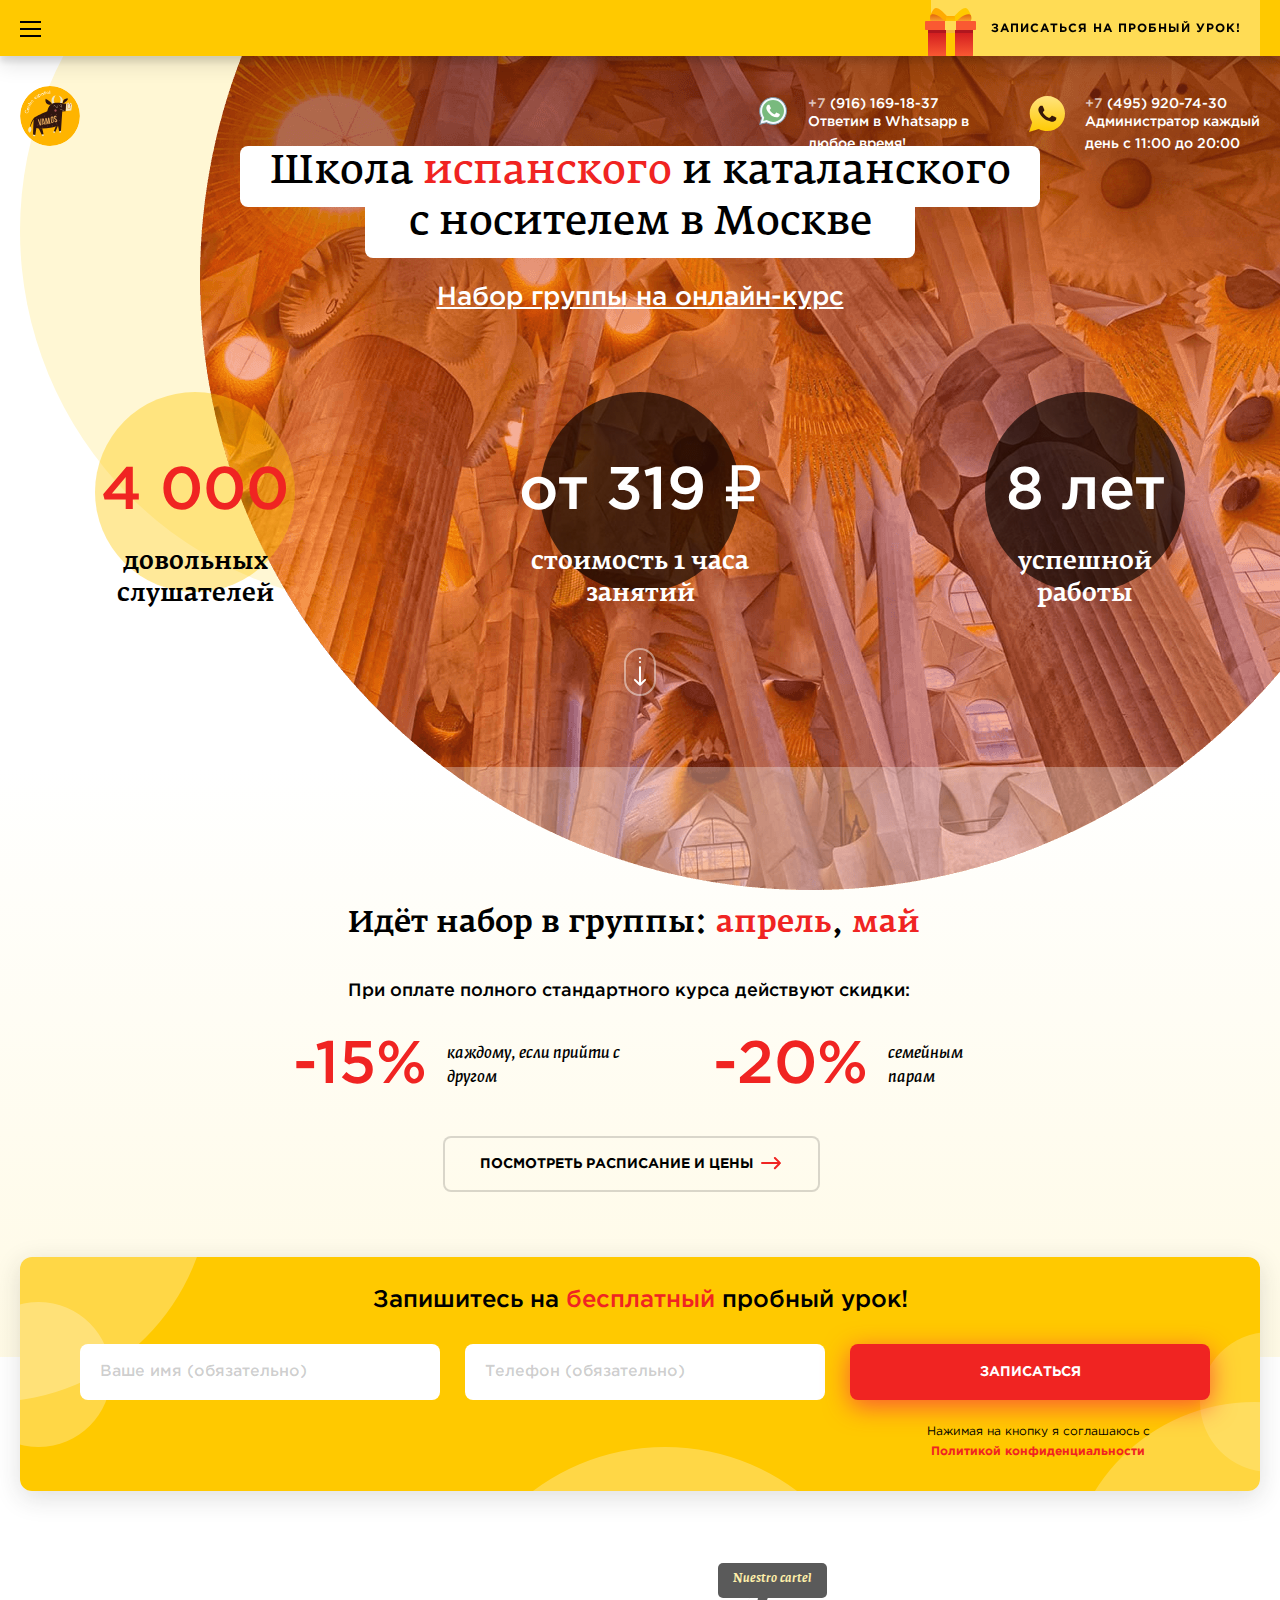
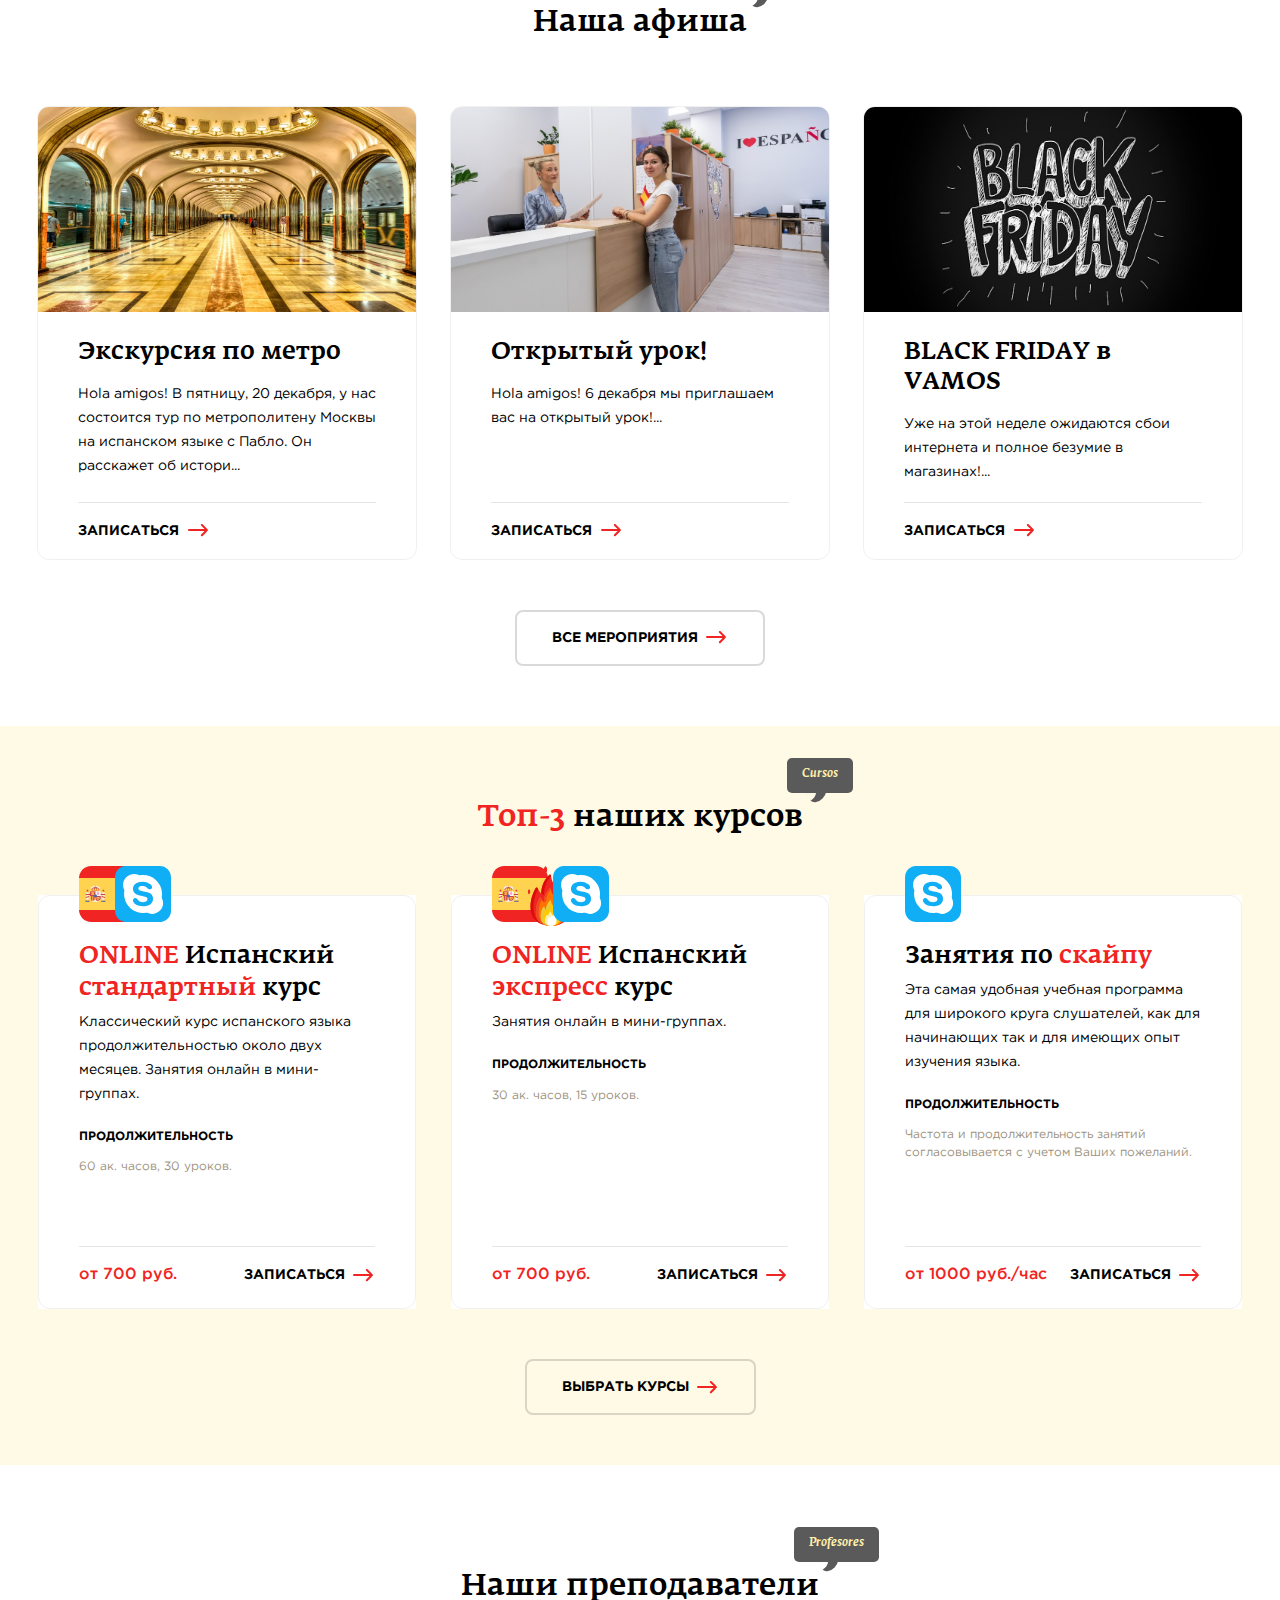
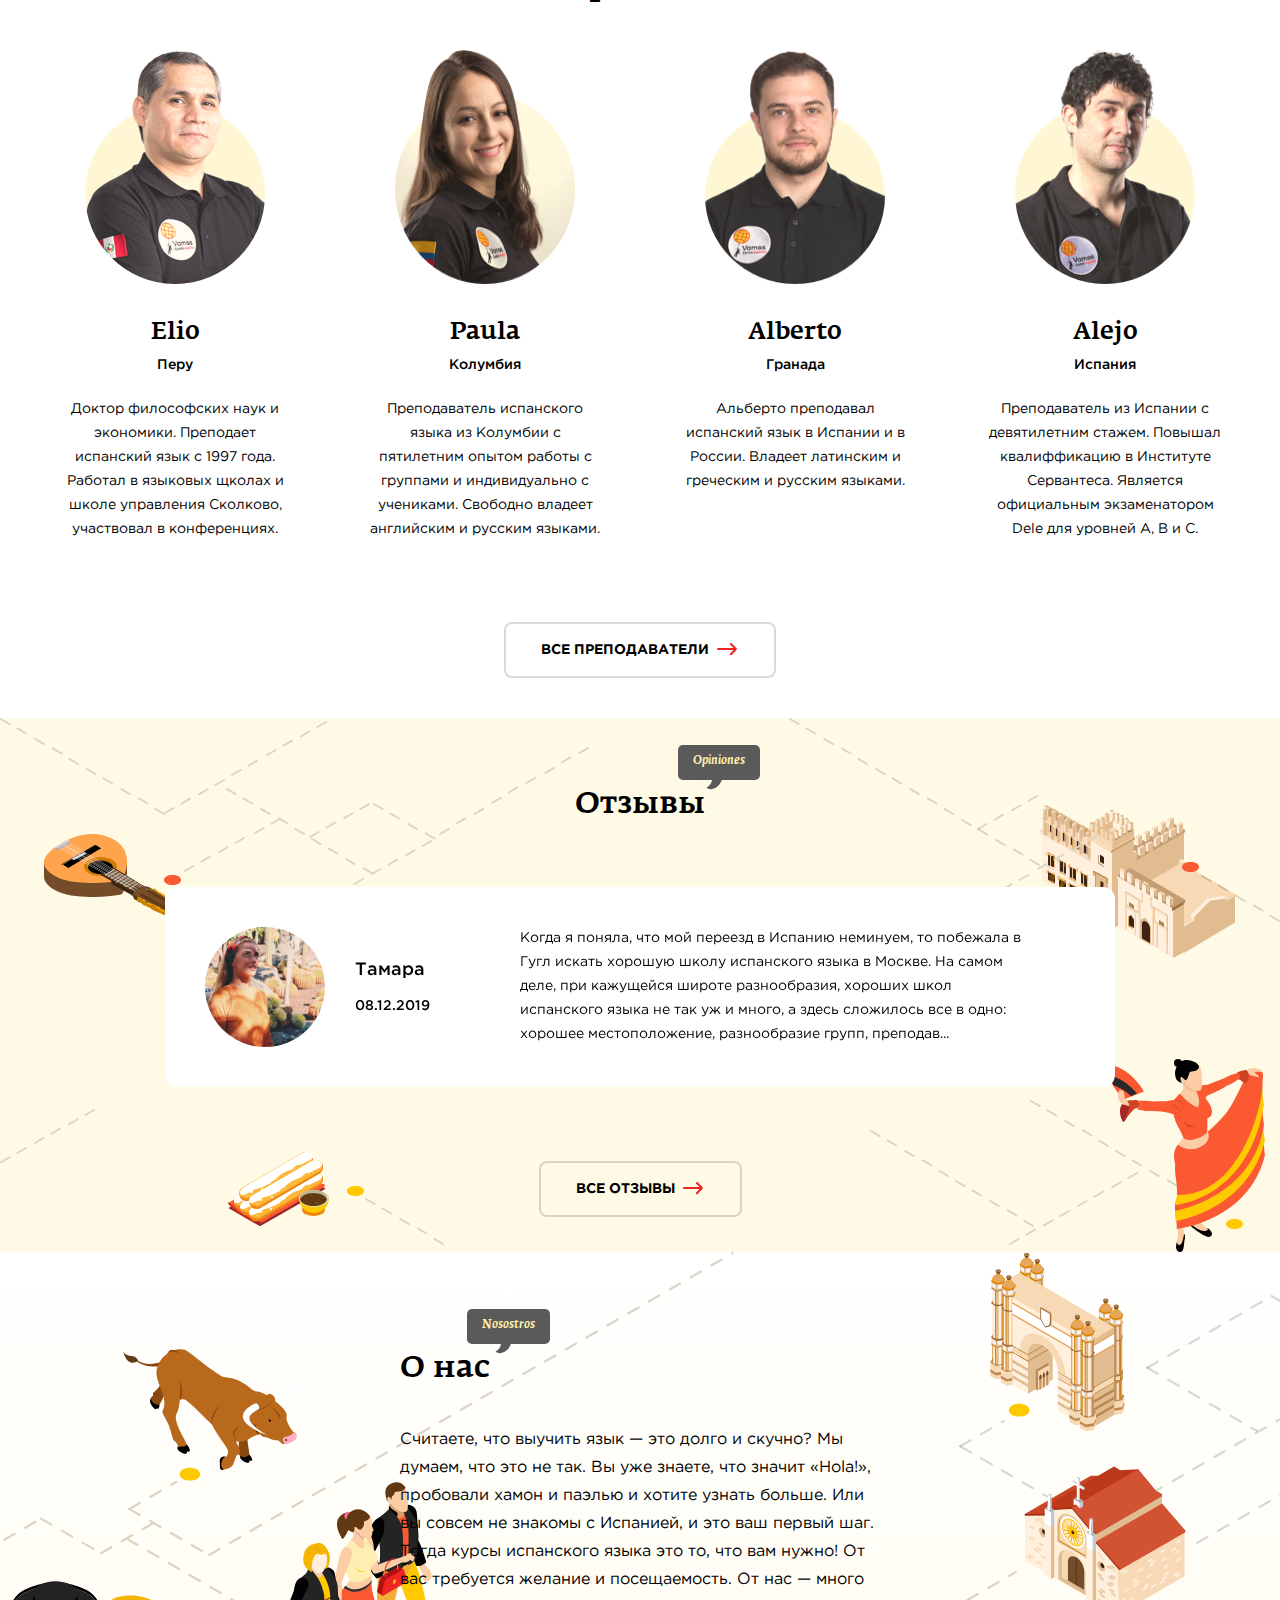
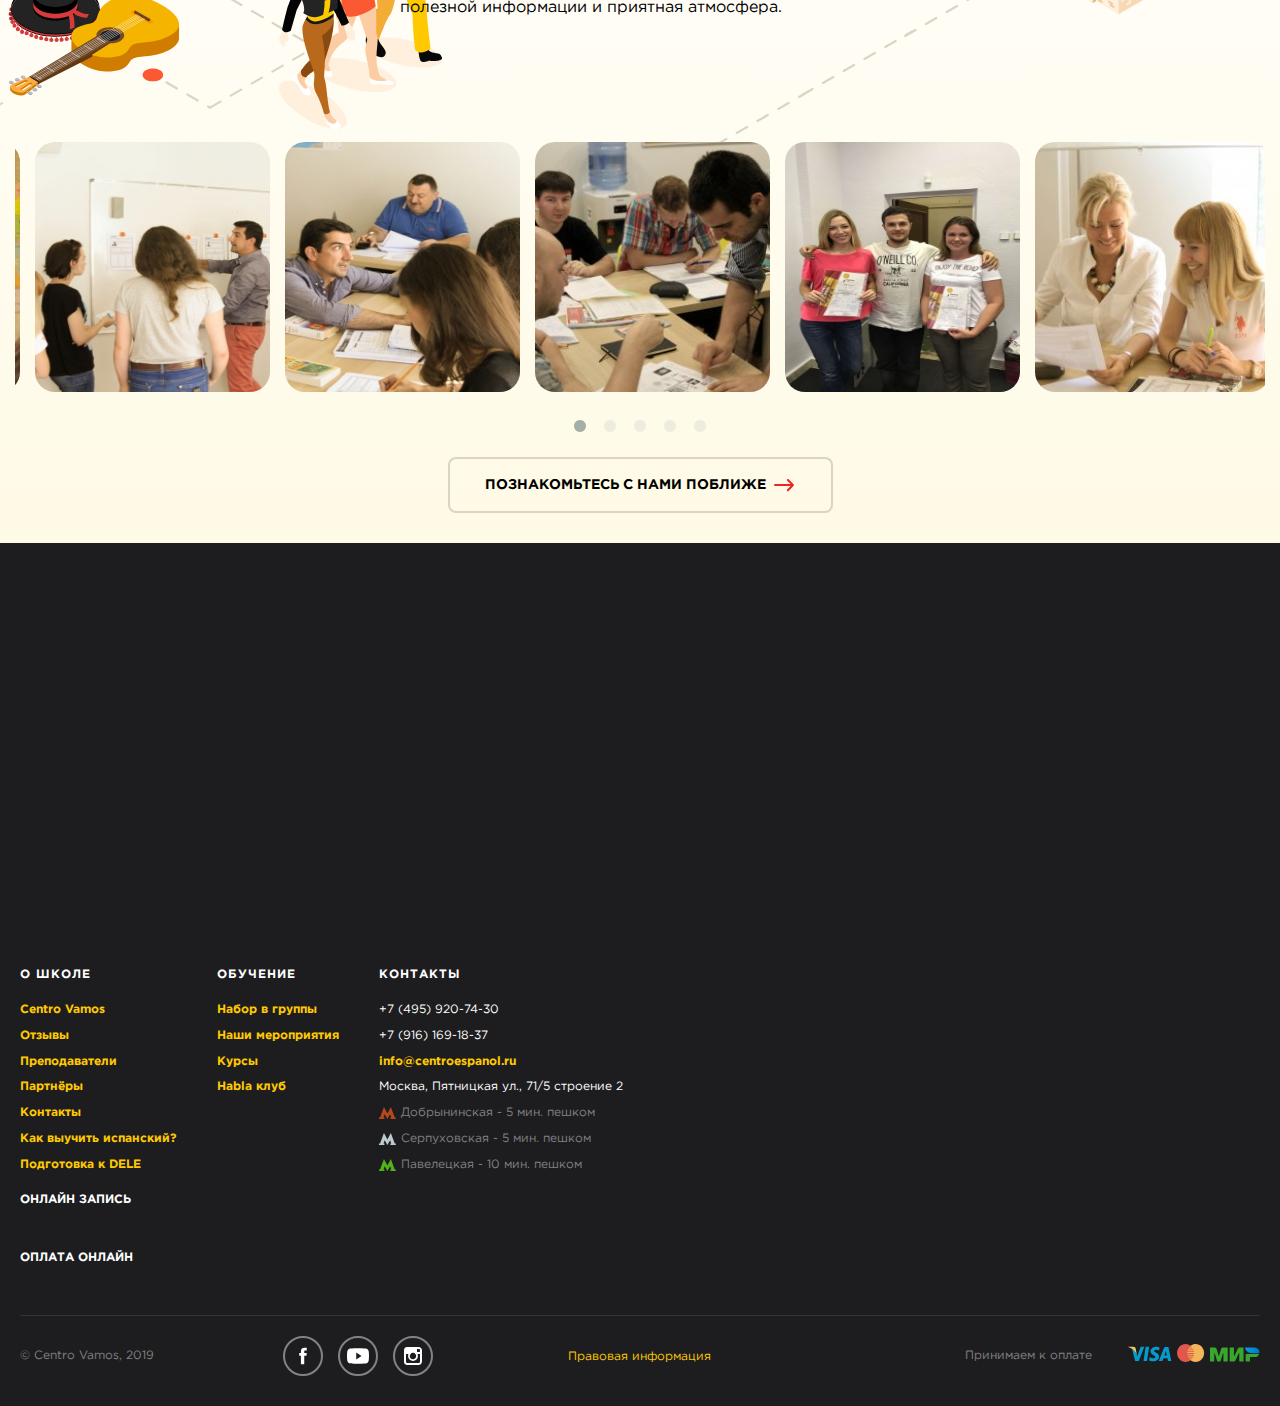
==== index.html @ 95990579 "адаптировал страницу contacts" ====
<!DOCTYPE html>
<html lang="en">

<head>
    <meta charset="UTF-8">
    <meta name="viewport" content="width=device-width, initial-scale=1.0">
    <title>Document</title>
    <link rel="stylesheet" href="css/normalize.css">
    <link rel="stylesheet" href="css/slick.css">
    <link rel="stylesheet" href="css/slick-theme.css">
    <link rel="stylesheet" href="css/style.css">
    <link rel="stylesheet" href="css/mobile.css">

</head>

<body>
    <div class="content">
        <header class="header">
            <div class="wrapper">
                <div class="header__inner">
                    <div class="header__burger">
                        <span></span>
                        <span></span>
                        <span></span>
                    </div>
                    <nav class="header__nav">
                        <ul class="header__menu">
                            <li>
                                <a href="#" class="header__link">О школе</a>
                            </li>
                            <li>
                                <a href="#" class="header__link">Курсы</a>
                            </li>
                            <li>
                                <a href="#" class="header__link">Преподаватели</a>
                            </li>
                            <li>
                                <a href="#" class="header__link">Отзывы</a>
                            </li>
                            <li>
                                <a href="#" class="header__link">Habla клуб</a>
                            </li>
                            <li>
                                <a href="#" class="header__link">Тест</a>
                            </li>
                            <li>
                                <a href="#" class="header__link">Контакты</a>
                            </li>
                        </ul>
                    </nav>
                    <div class="header__lesson">
                        <img class="header__lesson-img" src="img/firsrPage/gift.svg" alt="box">
                        <a href="#" class="header__lesson-link">Записаться на пробный урок!</a>
                    </div>
                </div>
            </div>
        </header>
        <section class="first-screen">
            <div class="wrapper">
                <div class="first-screen__inner">
                    <div class="header__block">
                        <div class="header__logo">
                            <a class="header__logo-link" href="#"><img
                                    src="img/firsrPage/first-screen/logoFirstScreen.svg" alt="logo"></a>
                        </div>
                        <div class="header__contacts">
                            <div class="header__contacts-item">
                                <div class="header__contacts-img">
                                    <img src="img/firsrPage/first-screen/whatsapp-icon.svg" alt="whatsapp">
                                </div>
                                <div class="header__contacts-content">
                                    <a class="header__contacts-link" href="tel:79161691837"><span>+7</span> (916)
                                        169-18-37</a>
                                    <div class="header__contacts-text">
                                        Ответим в Whatsapp в<br> любое время!
                                    </div>
                                </div>
                            </div>
                            <div class="header__contacts-item">
                                <div class="header__contacts-img">
                                    <img src="img/firsrPage/first-screen/phone-icon.svg" alt="phone">
                                </div>
                                <div class="header__contacts-content">
                                    <a class="header__contacts-link" href="tel:74959207430"><span>+7</span> (495)
                                        920-74-30</a>
                                    <div class="header__contacts-text">
                                        Администратор каждый <br>день с 11:00 до 20:00
                                    </div>
                                </div>
                            </div>
                            <div class="header__contacts-item">
                                <div class="header__contacts-img">
                                    <img src="img/firsrPage/first-screen/metro-icon.svg" alt="metro">
                                </div>
                                <div class="header__contacts-content">
                                    <div class="header__contacts-text">
                                        Добрынинская,<br> Серпуховская,<br> Павелецкая
                                    </div>
                                </div>
                            </div>
                        </div>
                    </div>
                    <div class="first-screen__title">
                        <h2 class="first-screen__title-text">
                            Школа <span>испанского</span> и каталанского
                        </h2>
                        <h2 class="first-screen__title-text first-screen__title-text-second-row">
                            с носителем в Москве
                        </h2>
                        <a href="#" class="first-screen__title-link">Набор группы на онлайн-курс</a>
                    </div>
                    <div class="first-screen__dots">
                        <div class="first-screen__dots-item first-screen__dots-item_bg-other">
                            <div class="first-screen__dots-number first-screen__dots-number_red">
                                4 000
                            </div>
                            <div class="first-screen__dots-text first-screen__dots-text_black">
                                довольных слушателей
                            </div>
                        </div>
                        <div class="first-screen__dots-item">
                            <div class="first-screen__dots-number">
                                от 319 ₽
                            </div>
                            <div class="first-screen__dots-text">
                                стоимость 1 часа занятий
                            </div>
                        </div>
                        <div class="first-screen__dots-item">
                            <div class="first-screen__dots-number">
                                8 лет
                            </div>
                            <div class="first-screen__dots-text">
                                успешной <br>работы
                            </div>
                        </div>
                    </div>
                    <div class="first-screen__arrow">
                        <a href="#" class="first-screen__arrow-link">
                            <img src="img/firsrPage/first-screen/scroll-arrow.svg" alt="arrow">
                        </a>
                    </div>
                </div>
            </div>
            <div class="first-screen__ball">
                <img src="img/firsrPage/first-screen/firstScreen__bg.png" alt="image">
            </div>
        </section>
        <section class="second-section">
            <div class="wrapper">
                <div class="second-section__row">
                    <div class="second-section__title title">
                        Идёт набор в группы: <span>апрель</span>, <span>май</span>
                    </div>
                    <div class="second-section__text">
                        При оплате полного стандартного курса действуют скидки:
                    </div>
                    <div class="second-section__sale">
                        <div class="second-section__sale-items">
                            <div class="second-section__sale-price">
                                -15%
                            </div>
                            <div class="second-section__sale-text">
                                каждому, если прийти с<br>другом
                            </div>
                        </div>
                        <div class="second-section__sale-items">
                            <div class="second-section__sale-price">
                                -20%
                            </div>
                            <div class="second-section__sale-text">
                                семейным<br>парам
                            </div>
                        </div>
                    </div>
                    <div class="second-section__link">
                        <a href="#" class="second-section__btn btn">Посмотреть расписание и цены</a>
                    </div>
                    
                </div>
            </div>
            <div class="second-section__ball">
                <img src="img/firsrPage/section_2/section_2_img.png" alt="image">
            </div>
        </section>
        <section class="forms forms-first-page">
            <div class="wrapper">
                <div class="forms__row">
                    <form class="forms__form" action="#">
                        <div class="forms__form-title">
                            Запишитесь на <span>бесплатный</span> пробный урок!
                        </div>
                        <div class="form__items">
                            <input type="text" class="form__item form__item-text" placeholder="Ваше имя (обязательно)"
                                required>
                            <input type="text" class="form__item form__item-text" placeholder="Телефон (обязательно)"
                                required>
                            <input type="submit" class="form__item form__item-button" value="Записаться">
                        </div>
                        <div class="form__text">
                            <div class="form__text-text">
                                Нажимая на кнопку я соглашаюсь с
                            </div>
                            <a href="#" class="form_link">Политикой конфиденциальности</a>
                        </div>
                    </form>
                </div>
            </div>
        </section>
        <section class="poster">
            <div class="wrapper">
                <div class="poster__title">
                    <div class="title title-sup">
                        Наша афиша
                        <div class="title__text-sup">
                            Nuestro cartel
                        </div>
                    </div>
                </div>
                <div class="poster__row">
                    <div class="poster__column">
                        <div class="poster__item">
                            <a href="#" class="poster__link-wrap">
                                <div class="poster__img">
                                    <img src="img/firsrPage/poster/01.jpg" alt="image">
                                </div>
                                <div class="poster__item-title">
                                    Экскурсия по метро
                                </div>
                                <div class="poster__text">
                                    Hola amigos! В пятницу, 20 декабря, у нас состоится тур по метрополитену Москвы на
                                    испанском языке с Пабло. Он расскажет об истори...
                                </div>
                                <div class="poster__line"></div>
                                <div href="#" class="btn btn-poster">
                                    Записаться
                                </div>
                            </a>
                        </div>
                    </div>
                    <div class="poster__column">
                        <div class="poster__item">
                            <a href="#" class="poster__link-wrap">
                                <div class="poster__img">
                                    <img src="img/firsrPage/poster/02.jpg" alt="image">
                                </div>
                                <div class="poster__item-title">
                                    Открытый урок!
                                </div>
                                <div class="poster__text">
                                    Hola amigos! 6 декабря мы приглашаем вас на открытый урок!...
                                </div>
                                <div class="poster__line"></div>
                                <div href="#" class="btn btn-poster">
                                    Записаться
                                </div>
                            </a>
                        </div>
                    </div>
                    <div class="poster__column">
                        <div class="poster__item">
                            <a href="#" class="poster__link-wrap">
                                <div class="poster__img">
                                    <img src="img/firsrPage/poster/03.jpg" alt="image">
                                </div>
                                <div class="poster__item-title">
                                    BLACK FRIDAY в VAMOS
                                </div>
                                <div class="poster__text">
                                    Уже на этой неделе ожидаются сбои интернета и полное безумие в магазинах!...
                                </div>
                                <div class="poster__line"></div>
                                <div href="#" class="btn btn-poster">
                                    Записаться
                                </div>
                            </a>
                        </div>
                    </div>
                </div>
                <div class="poster__btn-more">
                    <a href="#" class="btn">Все мероприятия</a>
                </div>
            </div>
        </section>
        <section class="courses">
            <div class="wrapper">
                <div class="courses__title">
                    <div class="title title-sup">
                        <span>Топ-3</span> наших курсов
                        <div class="title__text-sup courses-title__text-sup">
                            Cursos
                        </div>
                    </div>
                </div>
                <div class="courses__row">
                    <div class="courses__column">
                        <div class="courses__item">
                            <a href="#" class="courses__link">
                                <div class="courses__item-img">
                                    <img src="img/firsrPage/courses/spanish.svg" alt="icon">
                                    <img src="img/firsrPage/courses/skype.svg" alt="skype">
                                </div>
                                <div class="courses__item-title title">
                                    <span>ONLINE</span> Испанский <span>стандартный</span> курс
                                </div>
                                <div class="courses__item-text">
                                    Классический курс испанского языка продолжительностью около двух месяцев. Занятия
                                    онлайн в мини-группах.
                                </div>
                                <div class="courses__item-duration">
                                    Продолжительность
                                </div>
                                <div class="courses__item-info">
                                    60 ак. часов, 30 уроков.
                                </div>
                                <div class="courses__item-line"></div>
                                <div class="courses__item-price">
                                    <span>от 700 руб.</span>
                                    <div class="btn courses__item-btn">Записаться</div>
                                </div>
                            </a>
                        </div>
                    </div>
                    <div class="courses__column">
                        <div class="courses__item">
                            <a href="#" class="courses__link">
                                <div class="courses__item-img">
                                    <img src="img/firsrPage/courses/spanish.svg" alt="icon">
                                    <img class="fire-icon" src="img/firsrPage/courses/fire.svg" alt="icon">
                                    <img src="img/firsrPage/courses/skype.svg" alt="skype">
                                </div>
                                <div class="courses__item-title title">
                                    <span>ONLINE</span> Испанский <span>экспресс</span> курс
                                </div>
                                <div class="courses__item-text">
                                    Занятия онлайн в мини-группах.
                                </div>
                                <div class="courses__item-duration">
                                    Продолжительность
                                </div>
                                <div class="courses__item-info">
                                    30 ак. часов, 15 уроков.
                                </div>
                                <div class="courses__item-line"></div>
                                <div class="courses__item-price">
                                    <span>от 700 руб.</span>
                                    <div class="btn courses__item-btn">Записаться</div>
                                </div>
                            </a>
                        </div>
                    </div>
                    <div class="courses__column">
                        <div class="courses__item">
                            <a href="#" class="courses__link">
                                <div class="courses__item-img">
                                    <img src="img/firsrPage/courses/skype.svg" alt="skype">
                                </div>
                                <div class="courses__item-title title">
                                    Занятия по <span>скайпу</span>
                                </div>
                                <div class="courses__item-text">
                                    Эта самая удобная учебная программа для широкого круга слушателей, как для
                                    начинающих так и для имеющих опыт изучения языка.
                                </div>
                                <div class="courses__item-duration">
                                    Продолжительность
                                </div>
                                <div class="courses__item-info">
                                    Частота и продолжительность занятий согласовывается с учетом Ваших пожеланий.
                                </div>
                                <div class="courses__item-line"></div>
                                <div class="courses__item-price">
                                    <span>от 1000 руб./час</span>
                                    <div class="btn courses__item-btn">Записаться</div>
                                </div>
                            </a>
                        </div>
                    </div>
                </div>
                <div class="courses__btn-more">
                    <a href="#" class="btn">Выбрать курсы</a>
                </div>
            </div>
        </section>
        <section class="teachers">
            <div class="wrapper">
                <div class="teachers__title">
                    <div class="title title-sup">
                        Наши преподаватели
                        <div class="title__text-sup teachers-title__text-sup">
                            Profesores
                        </div>
                    </div>
                </div>
                <div class="teachers__row">
                    <div class="teachers__column">
                        <div class="teachers__item">
                            <div class="teachers__img">
                                <img src="img/firsrPage/teachers/01.png" alt="teacher">
                            </div>
                            <div class="teachers__name">
                                Elio
                            </div>
                            <div class="teachers__country">
                                Перу
                            </div>
                            <div class="teachers__text">
                                Доктор философских наук и экономики. Преподает испанский язык с 1997 года. Работал в
                                языковых щколах и школе управления Сколково, участвовал в конференциях.
                            </div>
                        </div>
                    </div>
                    <div class="teachers__column">
                        <div class="teachers__item">
                            <div class="teachers__img">
                                <img src="img/firsrPage/teachers/02.png" alt="teacher">
                            </div>
                            <div class="teachers__name">
                                Paula
                            </div>
                            <div class="teachers__country">
                                Колумбия
                            </div>
                            <div class="teachers__text">
                                Преподаватель испанского языка из Колумбии с пятилетним опытом работы с группами и
                                индивидуально с учениками. Свободно владеет английским и русским языками.
                            </div>
                        </div>
                    </div>
                    <div class="teachers__column">
                        <div class="teachers__item">
                            <div class="teachers__img">
                                <img src="img/firsrPage/teachers/03.png" alt="teacher">
                            </div>
                            <div class="teachers__name">
                                Alberto
                            </div>
                            <div class="teachers__country">
                                Гранада
                            </div>
                            <div class="teachers__text">
                                Альберто преподавал испанский язык в Испании и в России. Владеет латинским и греческим и
                                русским языками.
                            </div>
                        </div>
                    </div>
                    <div class="teachers__column">
                        <div class="teachers__item">
                            <div class="teachers__img">
                                <img src="img/firsrPage/teachers/04.png" alt="teacher">
                            </div>
                            <div class="teachers__name">
                                Alejo
                            </div>
                            <div class="teachers__country">
                                Испания
                            </div>
                            <div class="teachers__text">
                                Преподаватель из Испании с девятилетним стажем. Повышал квалиффикацию в Институте
                                Сервантеса. Является официальным экзаменатором Dele для уровней A, B и C.
                            </div>
                        </div>
                    </div>
                </div>
                <div class="teachers__btn-more">
                    <a href="#" class="btn">Все преподаватели</a>
                </div>
            </div>
        </section>
        <section class="reviews">
            <div class="wrapper">
                <div class="reviews__title">
                    <div class="title title-sup">
                        Отзывы
                        <div class="title__text-sup reviews-title__text-sup">
                            Opiniones
                        </div>
                    </div>
                </div>
                <div class="reviews__row">
                    <div class="reviews__item">
                        <div class="reviews__item-description">
                            <div class="reviews__item-description-img">
                                <img src="img/firsrPage/reviews/01.jpg" alt="photo">
                            </div>
                            <div class="reviews__item-description-text">
                                <div class="reviews__item-description-name">
                                    Тамара
                                </div>
                                <div class="reviews__item-description-date">
                                    08.12.2019
                                </div>
                            </div>
                        </div>
                        <div class="reviews__item-text">
                            Когда я поняла, что мой переезд в Испанию неминуем, то побежала в Гугл искать хорошую школу
                            испанского языка в Москве. На самом деле, при кажущейся широте разнообразия, хороших школ
                            испанского языка не так уж и много, а здесь сложилось все в одно: хорошее местоположение,
                            разнообразие групп, преподав...
                        </div>
                    </div>
                    <div class="reviews__item">
                        <div class="reviews__item-description">
                            <div class="reviews__item-description-img">
                                <img src="img/firsrPage/reviews/02.jpg" alt="photo">
                            </div>
                            <div class="reviews__item-description-text">
                                <div class="reviews__item-description-name">
                                    Татьяна
                                </div>
                                <div class="reviews__item-description-date">
                                    05.11.2019
                                </div>
                            </div>
                        </div>
                        <div class="reviews__item-text">
                            Огромное спасибо школе Vamos и отличным преподавателям за прекрасную подачу материала и за
                            настроение, которое он создавал на занятиях!! Мы много общались и смеялись) и группа
                            подобралась веселая, что тоже немаловажно)) уроки очень интенсивные, но при этом информация
                            усваивается хорошо и даже почти ...
                        </div>
                    </div>
                    <div class="reviews__item">
                        <div class="reviews__item-description">
                            <div class="reviews__item-description-img">
                                <img src="img/firsrPage/reviews/03.jpg" alt="photo">
                            </div>
                            <div class="reviews__item-description-text">
                                <div class="reviews__item-description-date">
                                    10.09.2019
                                </div>
                            </div>
                        </div>
                        <div class="reviews__item-text">
                            6 месяцев занимаюсь у Пабло, закончила уровень А. Пабло- лучший преподаватель, с другими
                            заниматься не хочу! У него свой уникальный метод донесения информации через игры, шутки,
                            песни, интерактивы, мультимедиа-материал. На занятиях всегда интересно и весело! Хочется не
                            останавливаться в обучении....
                        </div>
                    </div>
                    <div class="reviews__item">
                        <div class="reviews__item-description">
                            <div class="reviews__item-description-img">
                                <img src="img/firsrPage/reviews/04.jpg" alt="photo">
                            </div>
                            <div class="reviews__item-description-text">
                                <div class="reviews__item-description-date">
                                    05.09.2019
                                </div>
                            </div>
                        </div>
                        <div class="reviews__item-text">
                            Закончила с Пабло уровень А2. Очень харизматичный, заводной преподаватель. На его уроках
                            никогда не скучали, даже когда проходили сложные темы. Частенько на занятиях были викторины,
                            по окончанию которых ученик набравший большее количество ошибок пел на испанском! 😱поэтому
                            желание ошибаться сразу пр...
                        </div>
                    </div>
                    <div class="reviews__item">
                        <div class="reviews__item-description">
                            <div class="reviews__item-description-img">
                                <img src="img/firsrPage/reviews/06.jpg" alt="photo">
                            </div>
                            <div class="reviews__item-description-text">
                                <div class="reviews__item-description-name">
                                    Екатерина Шишканова
                                </div>
                                <div class="reviews__item-description-date">
                                    05.12.2018
                                </div>
                            </div>
                        </div>
                        <div class="reviews__item-text">
                            Когда я поняла, что мой переезд в Испанию неминуем, то побежала в Гугл искать хорошую школу
                            испанского языка в Москве. На самом деле, при кажущейся широте разнообразия, хороших школ
                            испанского языка не так уж и много, а здесь сложилось все в одно: хорошее местоположение,
                            разнообразие групп, преподав...
                        </div>
                    </div>
                </div>
                <div class="reviews__btn-more">
                    <a href="#" class="btn">Все отзывы</a>
                </div>
            </div>
        </section>
        <section class="about">
            <div class="wrapper about-wrapper">
                <div class="about__text">
                    <div class="about__title">
                        <div class="title title-sup">
                            О нас
                            <div class="title__text-sup about-title__text-sup">
                                Nosostros
                            </div>
                        </div>
                    </div>
                    <div class="about__text-text">
                        Считаете, что выучить язык — это долго и скучно? Мы думаем, что это не так. Вы уже знаете, что
                        значит «Hola!», пробовали хамон и паэлью и хотите узнать больше. Или вы совсем не знакомы с
                        Испанией, и это ваш первый шаг. Тогда курсы испанского языка это то, что вам нужно! От вас требуется
                        желание и посещаемость. От нас — много полезной информации и приятная атмосфера.
                    </div>
                </div>
                <div class="about__row">
                    <div class="about__slide-item">
                        <div class="about__row-item">
                            <img src="img/firsrPage/about/01.jpg" alt="image">
                        </div>
                    </div>
                    <div class="about__slide-item">
                        <div class="about__row-item">
                            <img src="img/firsrPage/about/02.jpg" alt="image">
                        </div>
                    </div>
                    <div class="about__slide-item">
                        <div class="about__row-item">
                            <img src="img/firsrPage/about/03.jpg" alt="image">
                        </div>
                    </div>
                    <div class="about__slide-item">
                        <div class="about__row-item">
                            <img src="img/firsrPage/about/04.jpg" alt="image">
                        </div>
                    </div>
                    <div class="about__slide-item">
                        <div class="about__row-item">
                            <img src="img/firsrPage/about/05.jpg" alt="image">
                        </div>
                    </div>
                    <div class="about__slide-item">
                        <div class="about__row-item">
                            <img src="img/firsrPage/about/06.jpg" alt="image">
                        </div>
                    </div>
                    <div class="about__slide-item">
                        <div class="about__row-item">
                            <img src="img/firsrPage/about/07.jpg" alt="image">
                        </div>
                    </div>
                    <div class="about__slide-item">
                        <div class="about__row-item">
                            <img src="img/firsrPage/about/08.jpg" alt="image">
                        </div>
                    </div>
                    <div class="about__slide-item">
                        <div class="about__row-item">
                            <img src="img/firsrPage/about/09.jpg" alt="image">
                        </div>
                    </div>
                    <div class="about__slide-item">
                        <div class="about__row-item">
                            <img src="img/firsrPage/about/10.jpg" alt="image">
                        </div>
                    </div>
                    <div class="about__slide-item">
                        <div class="about__row-item">
                            <img src="img/firsrPage/about/11.jpg" alt="image">
                        </div>
                    </div>
                    <div class="about__slide-item">
                        <div class="about__row-item">
                            <img src="img/firsrPage/about/12.jpg" alt="image">
                        </div>
                    </div>
                    <div class="about__slide-item">
                        <div class="about__row-item">
                            <img src="img/firsrPage/about/13.jpg" alt="image">
                        </div>
                    </div>
                    <div class="about__slide-item">
                        <div class="about__row-item">
                            <img src="img/firsrPage/about/14.jpg" alt="image">
                        </div>
                    </div>
                    <div class="about__slide-item">
                        <div class="about__row-item">
                            <img src="img/firsrPage/about/15.jpg" alt="image">
                        </div>
                    </div>
                    <div class="about__slide-item">
                        <div class="about__row-item">
                            <img src="img/firsrPage/about/16.jpg" alt="image">
                        </div>
                    </div>
                    <div class="about__slide-item">
                        <div class="about__row-item">
                            <img src="img/firsrPage/about/17.jpg" alt="image">
                        </div>
                    </div>
                    <div class="about__slide-item">
                        <div class="about__row-item">
                            <img src="img/firsrPage/about/18.jpg" alt="image">
                        </div>
                    </div>
                    <div class="about__slide-item">
                        <div class="about__row-item">
                            <img src="img/firsrPage/about/19.jpg" alt="image">
                        </div>
                    </div>
                    <div class="about__slide-item">
                        <div class="about__row-item">
                            <img src="img/firsrPage/about/20.jpg" alt="image">
                        </div>
                    </div>
                    <div class="about__slide-item">
                        <div class="about__row-item">
                            <img src="img/firsrPage/about/21.jpg" alt="image">
                        </div>
                    </div>
                </div>
                <div class="about__btn-more">
                    <a href="#" class="btn">Познакомьтесь с нами поближе</a>
                </div>
            </div>
        </section>
      <footer class="footer">
            <div class="wrapper footer-wrapper">
                <div class="footer__inner">
                    <div class="footer__top">
                        <div class="footer__columns">
                            <div class="footer__item footer__item-school">
                                <div class="footer__item-title">
                                    О школе
                                </div>
                                <a href="#" class="footer__link-yellow">Centro Vamos</a>
                                <a href="#" class="footer__link-yellow">Отзывы</a>
                                <a href="#" class="footer__link-yellow">Преподаватели</a>
                                <a href="#" class="footer__link-yellow">Партнёры</a>
                                <a href="#" class="footer__link-yellow">Контакты</a>
                                <a href="#" class="footer__link-yellow">Как выучить испанский?</a>
                                <a href="#" class="footer__link-yellow">Подготовка к DELE</a>
                                <a href="#" class="footer__link-white-big">Онлайн запись</a>
                                <a href="#" class="footer__link-white-big">Оплата онлайн</a>
                            </div>
                            <div class="footer__item footer__item-learn">
                                <div class="footer__item-title">
                                    Обучение
                                </div>
                                <a href="#" class="footer__link-yellow">Набор в группы</a>
                                <a href="#" class="footer__link-yellow">Наши мероприятия</a>
                                <a href="#" class="footer__link-yellow">Курсы</a>
                                <a href="#" class="footer__link-yellow">Habla клуб</a>
                            </div>
                            <div class="footer__item footer__item-contacts">
                                <div class="footer__item-title">
                                    Контакты
                                </div>
                                <a href="tel:+74959207430" class="footer__link-phone">+7 (495) 920-74-30</a>
                                <a href="tel:+79161691837" class="footer__link-phone">+7 (916) 169-18-37</a>
                                <a href="mailto:info@centroespanol.ru"
                                    class="footer__link-mail">info@centroespanol.ru</a>
                                <div class="footer__address">
                                    Москва, Пятницкая ул., 71/5 строение 2
                                </div>
                                <div class="footer__metro footer__metro-red">
                                    Добрынинская - 5 мин. пешком
                                </div>
                                <div class="footer__metro footer__metro-white">
                                    Серпуховская - 5 мин. пешком
                                </div>
                                <div class="footer__metro footer__metro-green">
                                    Павелецкая - 10 мин. пешком
                                </div>
                            </div>
                        </div>
                        <div class="footer__map">
                            <iframe
                                src="https://yandex.ru/map-widget/v1/?um=constructor%3A11bde9cdbcf6f32f03477183755cadd86657c8d31e15bfefab5e8724dae4499f&amp;source=constructor"
                                frameborder="0"></iframe>
                        </div>
                    </div>
                    <div class="footer__bottom">
                        <div class="footer__block footer__block-copy">
                            <div class="footer__copy">
                                © Centro Vamos, 2019
                            </div>
                            <div class="footer__social-box">
                                <a href="#" class="footer__social-link">
                                    <img src="img/firsrPage/footer/facebook-i.svg" alt="faseboock">
                                </a>
                                <a href="#" class="footer__social-link">
                                    <img src="img/firsrPage/footer/youtube-i.svg" alt="yuotube">
                                </a>
                                <a href="#" class="footer__social-link">
                                    <img src="img/firsrPage/footer/instagram-i.svg" alt="instagram">
                                </a>
                            </div>
                        </div>
                        <div class="footer__block footer__block-help">
                            <a href="#" class="footer__link-help">Правовая информация</a>
                        </div>
                        <div class="footer__block footer__block-pay">
                            <span>Принимаем к оплате</span>
                            <div class="footer__block-pay-img">
                                <img src="img/firsrPage/footer/visa.svg" alt="visa">
                                <img src="img/firsrPage/footer/mastercard.svg" alt="master-carg">
                                <img src="img/firsrPage/footer/mir.svg" alt="mir">
                            </div>
                            
                        </div>
                    </div>
                </div>
            </div>
        </footer>
    </div>

    <script src="https://cdn.jsdelivr.net/npm/jquery@3.4.1/dist/jquery.min.js"></script>
    <script src="js/slick.min.js"></script>
    <script src="js/script.js"></script>
</body>

</html>
---- css/style.css ----
@import url('https://fonts.googleapis.com/css2?family=Open+Sans:wght@400;700&display=swap');
@font-face {
	font-family: 'GothamPro-Bold';
	src: url('../fonts/14076.eot');
	src: local('☺'), url('../fonts/14076.woff') format('woff'), url('../fonts/14076.ttf') format('truetype'), url('../fonts/14076.svg') format('svg');
	font-weight: 700;
	font-style: normal;
}
@font-face {
	font-family: 'GothamPro';
	src: url('../fonts/14078.eot');
	src: local('☺'), url('../fonts/14078.woff') format('woff'), url('../fonts/14078.ttf') format('truetype'), url('../fonts/14078.svg') format('svg');
	font-weight: normal;
	font-style: normal;
}
@font-face {
	font-family: 'GothamProMedium';
	src: url('../fonts/14082.eot');
	src: local('☺'), url('../fonts/14082.woff') format('woff'), url('../fonts/14082.ttf') format('truetype'), url('../fonts/14082.svg') format('svg');
	font-weight: 500;
	font-style: normal;
}
@font-face {
	font-family: 'FedraSerifProAMedium';
	src: url('../fonts/FedraSerifProAMedium.eot');
	src: local('☺'), url('../fonts/FedraSerifProAMedium.woff') format('woff'), url('../fonts/FedraSerifProAMedium.ttf') format('truetype'), url('../fonts/FedraSerifProAMedium.svg') format('svg');
	font-weight: 500;
	font-style: normal;
}
@font-face {
	font-family: 'FedraSerifProAMediumItalic';
	src: url('../fonts/FedraSerifProAMediumIta.eot');
	src: local('☺'), url('../fonts/FedraSerifProAMediumIta.woff') format('woff'), url('../fonts/FedraSerifProAMediumIta.ttf') format('truetype'), url('../fonts/FedraSerifProAMediumIta.svg') format('svg');
	font-weight: 500;
	font-style: italic;
}
@font-face {
	font-family: 'FedraSerifProANormal';
	src: url('../fonts/FedraSerifProANormal.eot');
	src: local('☺'), url('../fonts/FedraSerifProANormal.woff') format('woff'), url('../fonts/FedraSerifProANormal.ttf') format('truetype'), url('../fonts/FedraSerifProANormal.svg') format('svg');
	font-weight: normal;
	font-style: normal;
}
@font-face {
	font-family: 'FedraSerifProANormalItalic';
	src: url('../fonts/FedraSerifProANormalIta.eot');
	src: local('☺'), url('../fonts/FedraSerifProANormalIta.woff') format('woff'), url('../fonts/FedraSerifProANormalIta.ttf') format('truetype'), url('../fonts/FedraSerifProANormalIta.svg') format('svg');
	font-weight: normal;
	font-style: italic;
}

*,
*::before,
*::after{
    margin: 0;
    padding: 0;
    box-sizing: border-box;
}
ul,li{
    list-style: none;
    margin: 0;
    padding: 0;
}
p{
    margin: 0;
}
a{
    text-decoration: none;
}
body{
    font-size: 16px;
    font-family: 'GothamPro';
    font-weight: 400;
    color: #000;
}
.wrapper {
    max-width: 1270px;
    margin: 0 auto;
    padding: 0 15px;
}
.content {
    max-width: 1440px;
    margin: 0 auto;
    box-shadow: 0 5px 0 0 #fff, 0 -5px 0 0 #fff, 8px 0 10px -4px rgba(0,0,0,.3), -8px 0 10px -4px rgba(0,0,0,.3);
}
.title {
    font-size: 30px;
    font-family: 'FedraSerifProAMedium';
    position: relative;
}
.title.title-sup {
    position: relative;
    display: inline-block;
}
.title__text-sup {
    position: absolute;
    right: -80px;
    top: -43px;
    display: inline-block;
    font-size: 12px;
    font-family: 'FedraSerifProAMediumItalic';
    height: 35px;
    padding: 10px 15px 0px 15px;
    color: #ffefaa;
    background-color: #5a5a5a;
    border-radius: 5px;
}
.title__text-sup::after{
    content: "";
    top: 34px;
    left: 25%;
    right: 75%;
    position: absolute;
    display: block;
    width: 14px;
    height: 7.5px;
    background-color: transparent;
    border-bottom-left-radius: 50%;
    border-bottom-right-radius: 50%;
    box-shadow: 7px 3.5px 0 3px #5a5a5a;
    transform: rotate(-45deg);
    z-index: 1;
}
.title span{
    color: #f02422;
}
.btn {
    display: inline-block;
    padding: 18px 65px 0 35px;
    font-family: 'GothamPro-Bold';
    font-size: 14px;
    color: #000;
    text-transform: uppercase;
    height: 56px;
    border: 2px solid rgba(0,0,0,.15);
    border-radius: 8px;
    background: url(../img/firsrPage/section_2/arrow_right_red.svg) no-repeat center right 37px;
}
.header__burger{
    width: 21px;
    height: 14px;
    display: none; 
    position: relative;
    z-index: 6;
}
.header__burger span{
    position: absolute;
    background-color: #000;
    left: 0;
    width: 100%;
    height: 2px;
    top: 7px;
    transition: all 0.3s ease 0s;
}
.header__burger span:nth-child(1){
    top: 14px;
}
.header__burger span:nth-child(3){
    top: 0px;
}
/*======================================================================================================================*/
.header {
    background-color: #ffc900;
    height: 56px;
    box-shadow: 0 10px 20px rgba(0,0,0,.1), 0 6px 6px rgba(0,0,0,.1);
    position: sticky;
    z-index: 5;
    left: 0;
    top: 0;
}
.header__inner {
    display: flex;
    align-items: center;
    justify-content: space-between;
    height: 56px;
}
.header__menu {
    display: flex;
}
.header__menu li{
    padding: 0 19px;
}
.header__menu li:first-child{
    padding-left: 0;
}
.header__link {
    text-transform: uppercase;
    font-size: 12px;
    color: #000;
    font-family: 'GothamPro-Bold';
    letter-spacing: 1px;
}
.header__lesson-img{
    position: absolute;
    left: -6px;
    top: 7px;
}
.header__lesson {
    max-width: 330px;
    position: relative;
    padding: 19px 19px 19px 60px;
    background-color: rgba(255, 239, 170, .5);
    height: 56px;
}
.header__lesson-link {
    text-transform: uppercase;
    font-size: 12px;
    color: #000;
    font-family: 'GothamPro-Bold';
    letter-spacing: 1px;
}
/*===========================================================================================================*/
.first-screen {
    padding: 30px 0px 0px 0px;
    position: relative;
    margin-bottom: 65px;
}
.header-body{
    padding: 35px 0px 50px 0px;
    min-height: 350px;
    background-color: #fffae5;
    background-image: url(../img/headerBody/bg_left.svg),url(../img/headerBody/bg_right.svg);
    background-repeat: no-repeat;
    background-position: left bottom, right bottom;
}
.header-body__title{
    text-align: center;
    margin: 15px 0px 0px 0px;
}
.title.header-body-title{
    font-size: 40px;
}
.title__text-sup.header-body-title__text-sup{
    right: -55px;
}
.header__block {
    display: flex;
    justify-content: space-between;
}
.header__logo {
    max-width: 200px;
    max-height: 200px;
    border-radius: 50%;
    overflow: hidden;
}
.header__logo img {
    max-width: 100%;
    height: 100%;
    display: inline-block;
}
.header__logo-link{
    display: block;
}
.header__contacts {
    display: flex;
}
.header__contacts-item {
    display: flex;
    margin:  10px 0px 0px 60px; 
}
.header__contacts-content {
    padding: 0px 0px 0px 20px;
}
.header__contacts-link {
    display: block;
    font-family: 'GothamProMedium';
    font-size: 24px;
    color: #fff;
    line-height: 1.17;
}
.header__contacts-link.header-body__black span{
    color: rgba(0, 0, 0, .7);
}
.header__contacts-link.header-body__black,
.header__contacts-text.header-body__black{
    color: #000;
}
.header__contacts-link span{
    color: rgba(255, 255, 255, .7);
}
.header__contacts-text {
    font-family: 'GothamProMedium';
    font-size: 14px;
    color: #fff;
    line-height: 1.57;
}
.first-screen__title {
    margin:  0px 0px 70px 0px;
}
.first-screen__title-text {
    font-family: 'FedraSerifProANormal';
    font-size: 40px;
    font-weight: 400;
    max-width: 800px;
    text-align: center;
    margin: 0 auto;
    background-color: #fff;
    padding: 3px 15px 12px 15px;
    border-radius: 8px;
    margin-top: -10px;
}
.first-screen__title-text-second-row{
    max-width: 550px;
    margin-bottom: 25px;
}
.first-screen__title-text span{
    color: #f02422;
}
.first-screen__title-link {
    font-family: 'GothamProMedium';
    font-size: 26px;
    color: #fff;
    text-decoration: underline;
    display: block;
    text-align: center;
}
.first-screen__dots {
    max-width: 1140px;
    margin: 0 auto;
    display: flex;
    justify-content: space-between;
}
.first-screen__dots-item {
    position: relative;
    flex: 0 1 250px;
    height: 250px;
    text-align: center;
    color: #fff;
    padding: 75px 0px 0px 0px;
}
.first-screen__dots-item::before{
    content: '';
    position: absolute;
    width: 200px;
    height: 200px;
    left: 25px;
    top: 9px;
    background-color: rgba(15,5,1,.7);
    border-radius: 50%;
    z-index: -1;
}
.first-screen__dots-item.first-screen__dots-item_bg-other:before {
    background-color: rgba(255,201,0,.4);
}
.first-screen__dots-number {
    font-family: 'GothamProMedium';
    font-size: 60px;
    margin:  0px 0px 20px 0px;
}
.first-screen__dots-number.first-screen__dots-number_red {
    color: #f02422;
}
.first-screen__dots-text {
    font-family: 'FedraSerifProAMedium';
    font-size: 24px;
    line-height: 1.33;
}
.first-screen__dots-text.first-screen__dots-text_black {
    color: #000;
}
.first-screen__arrow{
    margin: 15px 0px 0px 0px;
    text-align: center;
}
.first-screen__ball{
    position: absolute;
    top: 0;
    right: 0;
    z-index: -2;
}
.first-screen__ball:before{
    content: '';
    position: absolute;
    width: 750px;
    height: 750px;
    border-radius: 50%;
    background-color: #fff7d4;
    left: -180px;
    top: -200px;
    z-index: -3;
}
/*===========================================================================================================*/
.second-section {
    padding: 140px 0px 0px 0px;
    position: relative;
    height: 590px;
    background: linear-gradient(180deg,hsla(0,0%,100%,.3),rgba(255,239,170,.3));
}
.second-section__row {
    max-width: 695px;
    margin: 0 auto 0 460px;
    position: relative;
    z-index: 2;
}
.second-section__title {
    margin:  0px 0px 40px 0px;
}
.second-section__text {
    font-family: 'GothamProMedium';
    font-size: 18px;
    margin:  0px 0px 30px 0px;
}
.second-section__sale {
    display: flex;
    justify-content: space-between;
    margin:  0px 0px 35px 0px;
}
.second-section__sale-items {
    display: flex;
    align-items: center;
    margin: 0 25px 0 0;
}
.second-section__sale-price {
    font-family: 'GothamProMedium';
    font-size: 60px;
    color: #f02422;
}
.second-section__sale-text {
    font-size: 16px;
    font-family: 'FedraSerifProANormalItalic';
    line-height: 1.5;
    padding: 0px 0px 0px 20px;
}
.second-section__ball {
    position: absolute;
    left: 0;
    top: 0;
}
/*===========================================================================================================*/
.forms-first-page {
    margin: -100px 0px 115px 0px;
}
.forms__form {
    max-width: 1240px;
    min-height: 230px;
    padding: 30px 40px;
    background: url(../img/firsrPage/form_section/form_bg.png) no-repeat;
    background-size: cover;
    box-shadow: 0 0.4rem 1.6rem 0 rgba(41,41,41,.15);
    border-radius: 12px;
    position: relative;
    z-index: 2;
}
.forms__form-title {
    font-family: 'GothamProMedium';
    font-size: 24px;
    text-align: center;
    margin:  0px 0px 30px 0px;
}
.forms__form-title span{
    color: #f02422;
}
.form__item {
    max-width: 360px;
    width: 100%;
    display: inline-block;
    height: 56px;
    border: none;
    border-radius: 8px;
    outline: none;
}
.form__item::placeholder{
    color: rgba(0, 0, 0, .2);
    font-family: 'GothamProMedium';
    font-size: 16px;
}
.form__item.form__item-text{
padding: 0px 0px 0px 20px;
}
.form__item:nth-child(1){
    margin:  0px 10px 0px 20px;
}
.form__item:nth-child(2){
    margin:  0px 10px;
}
.form__item:nth-child(3){
    margin:  0px 0px 0px 10px;
}
.form__item.form__item-button {
    background-color: #f02422;
    box-shadow: 0 0.4rem 1.6rem 0 #fa5932;
    color: #fff;
    text-transform: uppercase;
    font-family: 'GothamPro-Bold';
    font-size: 14px;
}
.form__text {
    text-align: right;
    margin: 25px 70px 0px 0px;
}
.form__text-text {
    font-family: 'GothamPro';
    font-size: 12px;
}
.form_link {
    font-family: 'GothamPro-Bold';
    font-size: 12px;
    color: #f02422;
    line-height: 1.5;
    display: block;
    margin: 4px 0px 0px 0px;
    padding: 0 5px 0 0;
}
/*===========================================================================================================*/
.poster {
    padding: 0px 0px 60px 0px;
}
.poster__title{
    text-align: center;
    margin:  0px 0px 65px 0px;
}
.poster__row {
    display: flex;
    max-width: 1240px;
    margin: 0 auto 50px;
}
.poster__column {
    flex: 0 1 388px;
    border: 1px solid rgba(0,0,0,.06);
    border-radius: 12px;
    overflow: hidden;
    margin: 0 16.5px;
    display: flex;
}
.poster__item {
    display: flex;
}
.poster__link-wrap {
    display: flex;
    flex-direction: column;
    color: #000;
}
.poster__img {
    max-width: 388px;
} 
.poster__img img{
    width: 100%;
    height: 205px;
    display: inline-block;
}
.poster__item-title{
    font-family: 'FedraSerifProAMedium';
    font-size: 24px;
    margin: 20px 0 15px;
    padding: 0 40px;
    line-height: 30px;
}
.poster__text {
    flex: 1 1 auto;
    font-family: 'GothamPro';
    font-size: 14px;
    line-height: 24px;
    padding: 0 40px;
    margin:  0px 0px 18px 0px;
}
.btn.btn-poster {
    background: url(../img/firsrPage/section_2/arrow_right_red.svg) no-repeat center left 150px;
    border: none;
} 
.btn-poster {
    padding: 18px 40px 0 40px;
    line-height: 21px;
}
.poster__line{
    margin: 0 40px;
    height: 1px;
    background-color: rgba(0,0,0,.1);
}
.poster__btn-more {
    text-align: center;
}
/*===========================================================================================================*/
.courses {
    padding: 75px 0 50px 0;
    background: rgba(255,239,170,0.3);
}
.courses__title {
    text-align: center;
    margin:  0px 0px 60px 0px;
}
.title__text-sup.courses-title__text-sup{
    right: -50px;
}
.courses__row {
    display: flex;
    margin:  0px 0px 50px 0px;
}
.courses__column {
    flex: 0 1 33.333%;
    margin: 0 17.5px 0 17.5px;
    background-color: #fff;
    display: flex;
}
.courses__item {
    display: flex;
    border: 1px solid rgba(0,0,0,.06);
    border-radius: 12px;
    padding: 40px 40px 5px 40px;
    
}
.courses__link {
    color: #000;
    display: flex;
    flex-direction: column;
}
.courses__item-img {
    margin: -70px 0 0 0;
}
.courses__item-img img:nth-child(2){
    margin: 0 0 0 -25px;
}
.courses__item-img img:nth-child(3){
    margin: 0 0 0 -25px;
}
.courses__item-img img.calendar-icon{
    margin: 0 0 -15px -25px;
}
.courses__item-img img.fire-icon{
    margin: 0 0 -4px -25px;
}
.courses__item-img img.children-icon{
    margin: 0 0 -4px -25px;
}
.courses__item-img img.cge-icon{
    margin: 0 0 -12px -25px;
}
.courses__item-title{
    margin: 12px 0 0 0;
}
.title.courses__item-title {
    font-size: 24px;
    line-height: 32px;
}
.courses__item-text {
    font-size: 14px;
    line-height: 1.71;
    font-family: 'GothamPro';
    margin:  7.5px 0px 22.5px 0px;
}
.courses__item-duration {
    font-family: 'GothamPro-Bold';
    font-size: 12px;
    text-transform: uppercase;
    margin:  0px 0px 15px 0px;
}
.courses__item-info {
    font-family: 'GothamPro';
    font-size: 12px;
    color:#9d927d;
    line-height: 1.5;
    flex: 1 1 auto;
    padding: 0px 0px 70px 0px;
}

.courses__item-line {
    height: 1px;
    background-color: rgba(0,0,0,.1);
}
.courses__item-price {
    position: relative;
    display: flex;
    justify-content: space-between;
    align-items: center;
}
.courses__item-price span{
    font-family: 'GothamProMedium';
    font-size: 16px;
    color: #f02422;
}
.btn.courses__item-btn {
    border: none;
    padding: 20px 30px 0 0;
    background: url(../img/firsrPage/section_2/arrow_right_red.svg) no-repeat center right 2px;
}
.courses__btn-more {
    text-align: center;
}
/*===========================================================================================================*/
.teachers {
    padding: 105px 0 40px 0;
}
.teachers__title {
    text-align: center;
    margin:  0px 0px 45px 0px;
}
.title__text-sup.teachers-title__text-sup {
    right: -60px;
}
.teachers__row {
    display: flex;
    margin: 0 0px 80px 0px;
}
.teachers__column {
    flex: 0 1 25%;
    text-align: center;
    padding: 0 38px 0 38px;
}
.teachers__name {
    font-family: 'FedraSerifProAMedium';
    font-size: 24px;
    margin: 30px 0px 0px 0px;
}
.teachers__country {
    font-family: 'GothamProMedium';
    font-size: 14px;
    margin: 10px 0px 0px 0px;
}
.teachers__text {
    font-family: 'GothamPro';
    font-size: 14px;
    line-height: 1.71;
    margin-top: 25px;
}
.teachers__btn-more {
    text-align: center;
}
/*===========================================================================================================*/
.reviews {
    padding: 70px 0px 35px 0px;
    background-color: #fffae5;
    background-image: url(../img/firsrPage/reviews/bg_01.svg),url(../img/firsrPage/reviews/bg_2.svg),url(../img/firsrPage/reviews/bg_3.svg),url(../img/firsrPage/reviews/bg_4.svg);
    background-repeat: no-repeat;
    background-position: left top, right top, left bottom,96% 87px; 
}
.reviews__title {
    margin:  0px 0px 65px 0px;
    text-align: center;
}
.title__text-sup.reviews-title__text-sup {
    right: -55px;
}
.reviews__row {
    max-width: 950px;
    margin: 0 auto 50px auto;
}
.reviews__item {
    max-width: 950px;
    padding: 40px 80px 40px 40px;
    display: flex;
    border-radius: 12px;
    background-color: #fff;
}
.reviews__item-description {
    display: flex;
    align-items: center;
}
.reviews__item-description-img {
    width: 120px;
    height: 120px;
    border-radius: 50%;
    overflow: hidden;
}
.reviews__item-description-img img{
    max-width: 100%;
    height: 100%;
    display: block;
}
.reviews__item-description-text {
    margin-left: 30px;
}
.reviews__item-description-name {
    font-family: 'GothamProMedium';
    font-size: 18px;
    max-width: 115px;
    margin:  0px 0px 17.5px 0px;
}
.reviews__item-description-date {
    font-family: 'GothamProMedium';
    font-size: 14px;
}
.reviews__item-text {
    padding:  0 0 0 90px;
    font-family: 'GothamPro';
    font-size: 14px;
    line-height: 1.71;
}
.reviews__btn-more {
    text-align: center;
}
.reviews__item.slick-slide{
    display: flex;
    outline: none;
}
/*===========================================================================================================*/
.about {
    padding: 100px 0 30px 0 ;
    background-image: url(../img/firsrPage/about/bg_left.svg),url(../img/firsrPage/about/bg_right.svg),linear-gradient(180deg,hsla(0,0%,100%,.3),rgba(255,239,170,.3));
    background-repeat: no-repeat;
    background-position: left top, right top;
}
.wrapper.about-wrapper{
    max-width: 100%;
}
.about__title {
    margin:  0px 0px 40px 0px;
}
.about-title__text-sup.title__text-sup {
    right: -60px;
}
.about__text {
    max-width: 480px;
    margin: 0 auto 120px auto;
}
.about__text-text{
    font-family: 'GothamPro';
    font-size: 16px;
    line-height: 1.75;
}
.about__row-item {
    width: 235px;
    height: 250px;
    border-radius: 20px;
    overflow: hidden;
}
.about__slide-item{
    margin: 0 20px;
}
.about__row-item img{
    width: 100%;
    height: 100%;
}
.about__btn-more{
    margin: 65px 0px 0px 0px;
    text-align: center;
}
.slick-dots li button:before {
    font-size: 14px;
    color: rgb(187, 195, 192);
}
.slick-dots li.slick-active button:before{
    font-size: 14px;
    color: rgb(134, 151, 145);
}
.slick-dots{
    bottom: -45px;
}
/*===========================================================================================================*/
.all-teachers{
    padding: 40px 0px 26px 0px;
}
.wrapper.all-teachers-wrapper{
    padding: 0;
}
.all-teachers__row{
    display: flex;
    flex-wrap: wrap;
    justify-content: center;
}
.all-teachers__row .teachers__column {
    flex: 0 1 25%;
    text-align: center;
    padding: 35px 20px 35px 20px;
}
.teachers__item-description-link{
    color: #000;
}
.teachers__img img{
    width: 180px;
    height: 234px;
}
/*===========================================================================================================*/
.title__text-sup.contacts-title__text-sup{
    right: -65px;
}

.contacts-form {
    padding: 60px 0px 0px 0px;
}
.contacts-form__row{
    margin: 0 auto;
}
.contacts-form__form {
    margin: 0 auto;
    max-width: 1240px;
    padding: 30px 40px;
    background: url(../img/contactsPage/contacts_form/form_bg.1298ee2e.png) no-repeat center;
    background-size: cover;
    border-radius: 12px;
    min-height: 430px;
}
.contacts-form__title {
    font-family: 'GothamProMedium';
    font-size: 24px;
    text-align: center;
    margin:  0px 0px 35px 0px;
}
.contacts-form__title span{
    color: #f02422;
}
.contacts-form__items{
    margin: 0 auto;
    max-width: 760px;
}
.contacts-form__items input,
.contacts-form__items textarea{
    outline: none;
    border: none;
    margin: 30px 0px 0px 0px;
    font-family: 'GothamPro';
    font-size: 16px;
}
.contacts-form__item::placeholder{
    color: rgba(0, 0, 0, .2);
    font-family: 'GothamProMedium';
    font-size: 16px;
}
.contacts-form__item {
    max-width: 360px;
    width: 100%;
    height: 56px;
    border-radius: 8px;
    padding: 1px 20px;
}
.contacts-form__item:first-child{
    margin:  0px 35px 0px 0px;
}
.contacts-form__item:nth-child(2){
    margin:  0px 0px 0px 0px;
}
.contacts-form__textarea{
    display: block;
    max-width: 760px;
    width: 100%;
    height: 96px;
    resize: none;
    border-radius: 8px;
    padding: 13px 20px 0px 20px;
}
.contacts-form__textarea::placeholder{
    color: rgba(0, 0, 0, .2);
    font-family: 'GothamProMedium';
    font-size: 16px;
}
.contacts-form__item.contacts-form__item-button {
    display: block;
    margin: 30px auto 0px auto;
    box-shadow: 0 4px 16px 0 #fa5932;
    background-color: #f02422;
    color: #fff;
    text-transform: uppercase;
    font-size: 14px;
    font-family: 'GothamPro-Bold';
}
.contacts-form__text {
    margin: 15px 0px 0px 0px;
    text-align: center;
}
.contacts-form__text-text {
    font-family: 'GothamPro';
    font-size: 12px;
}
.contacts-form_link {
    color: #f02422;
    font-size: 12px;
    font-family: 'GothamPro-Bold';
}
/*===========================================================================================================*/

.contacts-info {
    padding: 90px 0px 0px 0px;
    min-height: 710px;
    background: url(../img/contactsPage/contacts_bg.svg) no-repeat bottom right;
}
.contacts-info__row {
    display: flex;
    padding: 0 0 0 50px;
}
.contacts-info__column {
    flex: 0 1 33.333%;
}
.contacts-info__column-title {
    font-family: 'FedraSerifProAMedium';
    font-size: 24px;
    margin:  0px 0px 20px 0px;
}
.contacts-info__column-content {
    font-family: 'GothamPro';
    font-size: 14px;
    line-height: 22px;
}
.contacts-info__column-content-nav {
    padding: 0px 0px 0px 41px;
    background: url(../img/contactsPage/contacts_icon/nav-i.svg) no-repeat top left;
}
.contacts-info__column-content-text-medium {
    font-family: 'GothamProMedium';
    font-size: 16px;
}
.contacts-info-text_red {
    color: #f02422;
    font-family: 'GothamProMedium';
}
.contacts-info-text_dashed{
    font-size: 14px;
    font-family: 'GothamPro-Bold';
    text-decoration: underline;
    text-decoration-style: dashed;
}
.contacts-info__column-content-social {
    margin: 30px 0px 0px 0px;
}
.contacts-info__column-content-social-group {
    margin: 10px 0px 0px 0px;

}
.contacts-info__column-content-social-link {
    margin:  0px 5px 0px 0px;
}
.contacts-info__column-content-social-link img{
    width: 40px;
    height: 40px;
}
.contacts-info__column-content-phone,
.contacts-info__column-content-clock{
    padding: 0px 0px 0px 51px;
}
.contacts-info__column-content-phone {
    margin:  0px 0px 20px 0px;
    background: url(../img/contactsPage/contacts_icon/phone-i.svg) no-repeat top left;
}
.contacts-info__column-content-clock {
    background: url(../img/contactsPage/contacts_icon/clock-i.svg) no-repeat top left;
}
.contacts-info__column-content-text-metro_red,
.contacts-info__column-content-text-metro_grey,
.contacts-info__column-content-text-metro_green{
    padding: 0px 0px 0px 27px;
}
.contacts-info__column-content-text-metro_red{
    background: url(../img/contactsPage/contacts_icon/m_red-i.svg) no-repeat left;
    margin:  0px 0px 15px 0px;
}
.contacts-info__column-content-text-metro_grey{
    background: url(../img/contactsPage/contacts_icon/m_grey-i.svg) no-repeat left;
    margin:  0px 0px 15px 0px;
}
.contacts-info__column-content-text-metro_green{
    background: url(../img/contactsPage/contacts_icon/m_green-i.svg) no-repeat left;
}

.column-content-metro{
    padding: 0px 0px 0px 70px;
}
.column-content-contacts{
    padding: 0px 0px 0px 70px;
}
/*===========================================================================================================*/
.title__text-sup.coursos-title__text-sup{
    right: -52px;
}
.all-courses__row{
    display: flex;
    flex-wrap: wrap;
    justify-content: center;
}
.all-courses__row .courses__column {
    padding: 0 17.5px 0 17.5px;
    margin: 35px 0;
}
.all-courses__row .courses__column .courses__item-info{
    padding: 0px 0px 40px 0px;
}
.all-courses__row .courses__column .courses__item-price{
    padding: 5px 0px 0px 0px;
}
.all-courses__row .courses__column .courses__item-info.courses__item-info_70{
    padding: 0px 0px 70px 0px;
}
.courses__item-sale{
    font-size: 12px;
    font-family: 'GothamPro-Bold';
    display: inline-block;
    color: #000;
    background: #ffc900;
    text-transform: uppercase;
    border-radius: 3px;
    position: absolute;
    top: -14px;
    padding: 6px 10px;
}

/*===========================================================================================================*/
.poster.poster-how-to-learn{
    padding: 0px 0px 80px 0px;
}
.learn-text {
    margin: 0 auto;
    max-width: 830px;
    font-size: 16px;
    line-height: 1.75;
    text-align: left;
}
.learn-text__first{
    margin-top: 60px;
    font-size: 18px;
    text-align: center;
    line-height: 1.56;
}
.learn-text__wrap{
    margin: 0 auto;
    max-width: 860px;
}
.learn-text__wrap.learn-text__wrap-first{
    max-width: 830px;
}
.learn-text__second{
    padding: 10px 0;
}
.learn-text__fourth,
.learn-text__fifth,
.learn-text__third{
    padding: 10px 0;
    max-width: 860px;
}
.learn-text__last{
    padding: 10px 0;
    margin:  0px auto 55px ;
}
.learn__link{
    display: block;
    max-width: 960px;
    font-family: 'GothamProMedium';
    font-size: 18px;
    color: #000;
    text-align: center;
    background-color: #ffefaa;
    padding: 30px 0;
    border-radius: 12px;
    margin: 40px auto;
}
.learn__photo {
    max-width: 1040px;
    margin: 30px auto 60px;
    display: flex;
    justify-content: space-between;
    align-items: center;

}
.learn__photo-item {
    max-width: 180px;
}
.learn-text__title{
    font-family: 'FedraSerifProAMedium';
    font-size: 24px;
    margin: 30px auto 20px;
    max-width: 860px;
}
.forms.learn-form{
    margin: 50px 0;
}
/*===========================================================================================================*/

.description {
    margin:  0px 0px 60px 0px;
    font-family: 'Open Sans', sans-serif;
}
.wrapper.wrapper-description {
    padding: 20px;
    background-color: hsla(0,0%,100%,.7);
    box-shadow: 0 1px 6px rgba(0,0,0,.1);
    border-radius: 0 0 10px 10px;
}

.description__title {
    margin:0 0 15px 0;
    text-align: center;
    font-size: 30px;
    letter-spacing: -1.5px;
}
.description__column {
    clear: both;
}
.description__img-box {
    float: right;
    margin:  0px 0px 0px 10px;
}
.description__img-img {
    display: inline-block;
    width: 215px;
    height: 255px;
}
.description__text {
    text-align: left;
    font-size: 16px;
    line-height: 1.3;
    letter-spacing: -0.6px;
}
.description__list {
    padding: 0px 0px 10px 8px;
}
.description__item {
    padding: 5px 0px 5px 32px;
    margin: 15px 0;
    letter-spacing: -0.6px;
    display: block;
    background: url(../img/aboutPage/30.svg) no-repeat left top;
    
}
.description__link {
    text-align: center;
}
.description__btn {
    display: inline-block;
    min-width: 205px;
    padding: 9px 20px;
    color: #fff;
    background: #f0bf00;
    font-family: 'Open Sans', sans-serif;
    font-weight: 700;
    font-size: 20px;
    border-radius: 5px;
    transition:  all 0.3s ease 0s;
}
.description__btn:hover{
    background: #312a1e;
}
.description__slider-row {
    margin: 50px 0px 0px 0px;
}
.description__slider-row .about__row-item{
    width: 220px;
    height: 250px;
}
.description__slider-row .about__slide-item {
    margin: 0 15px;
}
.description__text-last-img-box {
    margin:  0px 20px 0px 0px;
    float: left;
}
.description__text-last {
    clear: both;
    margin: 80px 0 30px 0;
}
.description__text-last-img {
    display: inline-block;
    width: 267px;
    height: 200px;
}
.description__paragraph {
    margin: 20px 0;
    line-height: 1.3;
    letter-spacing: -0.6px;
}
.description__paragraph-blue {
    font-size: 15px;
    color: #465f99;
}
/*===========================================================================================================*/
.title__text-sup.dele-body-title__text-sup{
    right: -55px;
}
.forms.dele-forms{
    margin: 100px 0px 100px 0px;
}
.dele-wrap{
    margin: 0 auto ;
    max-width: 840px;
}
.dele__block-text {
    font-family: 'GothamPro';
    font-size: 16px;
    line-height: 1.5;
}
.dele__block-text-first{
    padding: 60px 0 0 0;
}
.dele__title{
    text-align: center;
    margin: 60px 0px 20px 0px;
}
/*===========================================================================================================*/
.small-teachers {
    padding: 60px 0px 0px 0px;
}
.small-teachers__title {
    text-align: center;
    font-family: 'FedraSerifProAMedium';
    font-size: 24px;
    margin:  0px 0px 30px 0px;
}
.small-teachers__title span{
    color: #f02422;
}
.small-teachers__body {
    display: flex;
    justify-content: space-between;
    max-width: 1080px;
    margin: 0 auto;
}
.small-teachers__column {
    text-align: center;
}
.small-teachers__img {
    width: 100px;
    height: 125px;
    margin:  0px 0px 10px 0px;
}
.small-teachers__img img{
    display: inline-block;
    width: 100%;
    height: 100%;
}
.small-teachers__name {
    font-family: 'GothamProMedium';
    font-size: 18px;
}
.small-teachers__country {
    font-size: 14px;
    margin: 5px 0px 0px 0px;
}
.small-teachers__btn-more {
    text-align: center;
    margin: 30px 0px 0px 0px;
}
.dele__block-text-second{
    padding:  0px 0px 20px 0px;
}
.dele__block-text-third{
    padding:  0px 0px 30px 0px;
}
/*===========================================================================================================*/
.dele-desk__row {
    max-width: 1240px;
    margin: 0 auto;
    padding: 30px;
    min-height: 175px;
    background: url(../img/delePage/bg_dele.png) no-repeat center;
    background-size: cover;
    border-radius: 12px;
}
.dele-desk__skills {
    font-family: 'GothamProMedium';
    font-size: 18px;
    text-align: center;
    margin:  0px 0px 20px 0px;
}
.dele-desk__body {
    display: flex;
    margin: 0 auto;
    max-width: 380px;
    justify-content: space-between;
}
.dele-desk__item {
    display: flex;
    align-items: center;
    margin:  0px 0px 10px 0px;
}
.dele-desk__item-text {
    margin:  0px 0px 0px 10px;
}
/*===========================================================================================================*/
.dele__block-text-a-level {
    padding: 30px 0px 0px 0px;
}
.dele__block-text-body {
    display: flex;
}
.dele__block-text-img {
    max-width: 150px;
    height: 150px;
}
.dele__block-text-img img{
    max-width: 100%;
    height: 100%;
}
.dele__block-text-row {
    padding: 0px 0px 0px 30px;
}
.dele__block-text-items {
    display: flex;
    margin:  0px 0px 10px 0px;
}
.dele__block-text-items-big {
    font-family: 'FedraSerifProAMedium';
    font-size: 24px;
}
.dele__block-text-items-little {
    line-height: 1.5;
    max-width: 590px;
    padding: 7px 0 0 0;
}
/*===========================================================================================================*/
.table-first {
    margin: 30px 0px 80px 0px;
}
.table-second{
    margin: 30px 0px 80px 0px;
}
.table-third{
    margin: 30px 0px 80px 0px;
}
.table__caption-row {
    display: flex;
    height: 50px;
    border-radius: 12px 12px 0 0;
    background-color: #ffefaa;
    align-items: center;
    border-bottom: 4px solid #ccc0a9;
}
.table__caption-items {
    font-family: 'GothamPro-Bold';
    font-size: 12px;
    text-transform: uppercase;
    margin:  0px 0px 0px 40px;
    width: 100%;
}
.table__caption-items:nth-child(1){
    max-width: 120px;
}
.table__caption-items:nth-child(2){
    max-width: 160px;
}
.table__caption-items:nth-child(3){
    max-width: 160px;
}
.table__caption-items:nth-child(4){
    max-width: 100px;
}
.table__caption-items:nth-child(5){
    max-width: 200px;
}
.table__caption-items:nth-child(6){
    max-width: 36px;
}
/*===========================================================================================================*/
.table__inner {
    box-shadow: 0 4px 16px 0 rgba(41,41,41,.15);
    border-radius: 0 0 8px 8px;
    padding: 0 40px;
}
.table__inner-row {
    display: flex;
    width: 100%;
    border-bottom: 4px solid #e5e5e5;
}
.table__inner-row:last-child{
    border-bottom: none;
}
.table__inner-level {
    max-width: 120px;
    width: 100%;
    font-family: 'GothamProMedium';
    font-size: 14px;
    padding: 22px 0px 0px 0px;
}
.table__inner-items-container {
    width: 100%;
}
.table__inner-items-row {
    display: flex;
    max-width: 1040px;
    padding: 22px 0px;
    border-bottom: 1px solid rgba(0,0,0,.1);
}
.table__inner-items-row:last-child{
    border-bottom: none;
}
.table__inner-item-first {
    max-width: 240px;
    width: 100%;
    display: flex;
    padding: 0px 0px 0px 40px;
}
.table__inner-item-first-img {
    width: 40px;
    height: 40px;
    border-radius: 50%;
    overflow: hidden;
}
.table__inner-item-first-img img{
    max-width: 100%;
    height: 100%;
}
.table__inner-item-first-name {
    font-size: 14px;
    margin:  0px 0px 0px 20px;
}
.table__inner-item-first-name-red{
    color: #f02422;
    font-family: 'GothamProMedium';
    font-size: 14px;
}
.table__inner-item-first-text {
    font-size: 12px;
    display: block;
    margin: 4px 0px 0px 0px;
}
.table__inner-item-first-text-transp {
    color: #ada391;
}
.table__inner-item-second {
    max-width: 200px;
    width: 100%;
}
.table__inner-item-second-time {
    font-size: 14px;
    margin:  0px 0px 4px 0px;
}
.table__inner-item-second-day {
    font-size: 12px;
}
.table__inner-item-third {
    max-width: 140px;
    width: 100%;
}
.table__inner-item-third-date {
    font-size: 14px;
}
.table__inner-item-fourth {
    max-width: 200px;
    width: 100%;
}
.table__inner-item-fourth-duration {
    padding: 0px 60px 0px 0px;
    font-size: 12px;
}
.table__inner-item-fifth {
    display: flex;
    align-items: center;
    height: 40px;
}
.table__inner-item-fifth-price {
    font-family: 'GothamProMedium';
    font-size: 14px;
    color: #f02422;
    line-height: 22px;
    margin:  0px 0px 0px 42px;
    position: relative;
}
.table__inner-item-fifth-price-origin{
    text-decoration: line-through;
    font-size: 14px;
    font-family: 'GothamPro';
    color: #000;
    display: block;
}
.table__inner-item-fifth-price-sale{
    font-family: 'GothamPro';
    font-size: 12px;
    line-height: 20px;
    display: inline-block;
    position: absolute;
    left: -100px;
    top: 1px;
    width: 85px;
    height: 20px;
    border-radius: 2px;
    background: #ffc900;
    text-align: center;
    color: #000;
}
.table__inner-item-sixth {
    height: 40px;
} 
.table__inner-item-sixth-box {
    height: 40px;
    display: flex;
    align-items: center;
}
.table__inner-item-sixth-link {
    font-family: 'GothamPro-Bold';
    font-size: 12px;
    text-transform: uppercase;
    color: #000;
    display: inline-block;
    line-height: 13px;
    padding: 0px 30px 0px 0px;
    margin: 0 0 0 60px;
    background: url(../img/delePage/arrow.svg) no-repeat right center;
}
/*===========================================================================================================*/
.footer {
    background-color: #1d1d1f;
    padding: 75px 5% 20px 5%;
}
.footer-wrapper.wrapper{
    max-width: 100%;
    padding: 0;
}
.footer__top {
    display: flex;
    justify-content: space-between;
    padding: 0px 0px 20px 0px;
    border-bottom: 1px solid hsla(0,0%,100%,.1);
}
.footer__columns {
    display: flex;
}
.footer__columns a{
    display: block;
}
.footer__item-school{
    margin:  0px 20px 0px 0px;
}
.footer__item-learn{
    margin: 0 20px;
}
.footer__item-contacts{
    margin: 0 0 0 20px;
}
.footer__item-title {
    font-family: 'GothamPro-Bold';
    font-size: 12px;
    margin: 15px 0px;
    text-transform: uppercase;
    color: #fff;
    letter-spacing: 1px;
}
.footer__link-yellow {
    color: #ffc900;
    font-family: 'GothamPro-Bold';
    font-size: 12px;
    padding: 6px 0;
    letter-spacing: 0.9;
}
.footer__link-white-big {
    padding: 15px 0 30px;
    color: #fff;
    text-transform: uppercase;
    letter-spacing: 0.9;
    font-family: 'GothamPro-Bold';
    font-size: 12px;
}
.footer__link-phone {
    color: #fff;
    font-family: 'GothamPro';
    font-size: 12px;
    padding: 6px 0;
}
.footer__link-mail {
    color: #ffc900;
    font-size: 12px;
    font-family: 'GothamPro-Bold';
    padding: 6px 0;
}
.footer__address {
    font-family: 'GothamPro';
    font-size: 12px;
    padding: 6px 0;
    color: #fff;
}
.footer__metro {
    font-family: 'GothamPro';
    font-size: 12px;
    padding: 6px 0 6px 22px;   
    color: rgba(255, 255, 255, .45);
    letter-spacing: 1;
}
.footer__metro-red {
    background: url(../img/firsrPage/footer/metro-red.svg) no-repeat left ;
}
.footer__metro-white {
    background: url(../img/firsrPage/footer/metro-white.svg) no-repeat left ;
}
.footer__metro-green {
    background: url(../img/firsrPage/footer/metro-green.svg) no-repeat left ;
}
.footer__map {
    max-width: 480px;
    width: 100%;
    min-height: 360px;
}
.footer__map iframe{
    width: 100%;
    height: 100%;
}
.footer__bottom {
    display: flex;
    justify-content: space-between;
    align-items: center;
    padding: 20px 0px 0px 0px;
}
.footer__block {
    flex: 0 1 33.333%;
}
.footer__block-copy {
    display: flex; 
    justify-content: space-between;
    align-items: center;
}
.footer__copy {
    color: hsla(0,0%,100%,.45);
    font-family: 'GothamPro';
    font-size: 12px;
}
.footer__social-box {
    max-width: 150px;
    width: 100%;
    display: flex;
    justify-content: space-between;
}
.footer__social-link {
    width: 40px;
    height: 40px;
    display: flex;
    justify-content: center;
    align-items: center;
    border-radius: 50%;
    border: hsla(0,0%,100%,.45) 2px solid;
}
.footer__block-help {
    text-align: center;
}
.footer__link-help {
    color: #ffc900;
    font-size: 12px;
    font-family: 'GothamPro';
}
.footer__block-pay {
    text-align: right;
    display: flex;
    align-items: center;
    justify-content: flex-end;
}
.footer__block-pay span {
    color: hsla(0,0%,100%,.45);
    font-family: 'GothamPro';
    font-size: 12px;
    margin:  0px 36px 0px 0px;
}
/*===========================================================================================================*/
---- css/mobile.css ----
@media screen and (max-width: 1280px){
    .header__burger{
        display: block;
    }
    .header__nav{
        display: none;
    }
    .footer {
        padding: 30px 20px;
    }
    .footer__top {
        flex-direction: column;
    }
    .footer__columns {
        order: 2;
    }
    .footer__map {
        order: 1;
        max-width: 100%;
        height: 360px;
        margin-bottom: 20px;
    }
    .second-section__ball {
       display: none;
    }
    .second-section__row {
        margin: 0 auto ;
    }
    .second-section__title {
        padding: 0px 0px 0px 55px;
    }
    .second-section__text {
        padding: 0px 0px 0px 55px;
    }
    .second-section__btn.btn{
        margin: 0 0 0 150px;
    }
    .header-body {
        min-height: 200px;
        padding: 0px 0px 50px 0px;
        background-size: 25%,18%;
    }
    .header__logo {
        width: 60px;
        height: 60px;
    }
    .header__logo img {
        width: 60px;
        height: 60px;
    }
    .header__contacts-link {
        font-size: 14px;
 
    }
    .title.header-body-title{
        font-size: 30px;
        margin: 30px 0 0 0;
    }
    .header__contacts-item:last-child{
        display: none;
    }
    .contacts-form__form{
        max-width: 720px;
    }
    .contacts-form__item {
        max-width: 300px;
    }
    .contacts-form__textarea {
        height: 156px;   
    }
    .contacts-form__title {
        margin: 0px 0px 30px 0px;
    }
    .contacts-form__items textarea {
        margin: 20px 0px 0px 0px;
    }
    .contacts-form__item.contacts-form__item-button {
        margin: 20px auto 0px auto;  
    }
    .contacts-info {
        padding: 60px 0px 0px 0px;
     
    }
    .contacts-info__row {
        display: flex;
        flex-wrap: wrap;
        max-width: 810px;
        margin: 0 auto;
    }
    .contacts-info__column {
        flex: 0 1 50%;
    }
    .column-content-metro {
        padding: 0px 0px 0px 0px;
        margin: 40px 0px 0px 0px;
    }
} 
@media screen and (max-width: 970px){
    .footer__bottom {
        flex-wrap: wrap;
        justify-content: center;
    }
    .footer__block {
        flex: 0 1 50%;
    }
    .footer__block-pay {
        margin-top: 10px;
        flex-direction: column;
        align-items: center;
        justify-content: center;
    }
    .footer__block-pay span {
        margin: 0px 0px 15px 0px;
    }
    .footer__block-help {
        text-align: right;
    }
}
@media screen and (max-width: 768px){
    .header__lesson {
            max-width: 215px;
            padding: 15px 0px 10px 85px;
    }
    .header__lesson-link {
        line-height: 12px;
        line-height: 13px;
        display: inline-block;
    }

    .footer__block {
        flex: 0 1 100%;
    }
    .footer__block-copy {
        display: block;
        text-align: center;
    }
    .footer__block-help {
        text-align: center;
    }
    .footer__social-box {
        margin: 0 auto;
    }
    .footer__copy {
        margin: 0 0 15px 0;
    }
    .footer__block-help {
        margin: 15px 0 15px 0;
    }
    .footer__columns {
       flex-wrap: wrap;
    }
    .footer__top {
        border-bottom: none;
    }
    .footer__item{
        padding: 0px 0px 20px 0px;
        flex: 0 1 100%;
        border-bottom: 1px solid hsla(0,0%,100%,.1);
    }
    .footer__item-learn {
        margin: 0 0px;
        order: 2;
    }
    .footer__item-school {
        order: 3;
    }
    .footer__item-contacts {
        margin: 0 0 0 0px;
        order: 1;
    }
    .footer__map {
        min-height: 200px;
        height: 100%;
    }
    .footer__map iframe{
        height: 200px;
    }
    .footer__link-white-big {
        padding: 15px 0 15px;
    }
    .footer__link-white-big:last-child{
        padding: 15px 0 0 0;
    }
    .second-section__title.title{
        font-size: 18px;
        margin: 0px 0px 15px 0px;
        padding: 0px 0px 0px 0px;
        text-align: center;
    }
    .second-section__text {
        font-size: 14px;
        margin: 0px 0px 15px 0px;
        padding: 0px 0px 0px 0px;
        text-align: center;
    }
    .second-section__sale {
        flex-direction: column;

        align-items: center;
        margin: 0px 0px 35px 0px;
    }
    .title.header-body-title{
        font-size: 18px;
    }
    .title__text-sup.contacts-title__text-sup {
        font-size: 10px;
        padding: 7px 15px 0px 15px;
        height: 25px;
    }
    .title__text-sup::after {
        top: 27px;
    }
    .header__contacts {
        flex-wrap: wrap;
    }
    .header__contacts-img{
        display: none;
    }
    .header__contacts-text {
        display: none;
    }
    .header-body{
        background-image: none;
        padding: 0px 0px 25px 0px;
    }
    .contacts-form__item {
        max-width: 100%;
        height: 40px;
    }
    .contacts-form__item:first-child {
        margin: 0px 0px 10px 0px;
    }
    .contacts-form__items textarea {
        margin: 10px 0px 0px 0px;
    }
    .contacts-form__textarea {
        height: 110px;
    }
    .form__item-button {
        margin: 10px auto 0px auto;
    }
    .contacts-form__form {
        padding: 20px;
    }
    .contacts-form__title {
        font-size: 16px;
        margin: 0px 0px 15px 0px;
    }
    .contacts-form {
        padding: 20px 0px 0px 0px;
    }
    .contacts-info__column {
        flex: 0 1 100%;
    }
    .contacts-info__row {
        padding: 0;
    }
    .column-content-contacts {
        padding: 0;
        margin: 20px 0px 0px 0px;
    }
    .contacts-info__column-title {
        font-size: 16px;
        margin: 0px 0px 10px 0px;
    }
    .contacts-info__column-content-text-medium {
        font-size: 14px;
    }
    .contacts-info__column-content {
        font-family: 'GothamPro';
        font-size: 12px;
        line-height: 19px;
    }
    .contacts-info {
        min-height: 710px;
        background-image: none;
    }
}
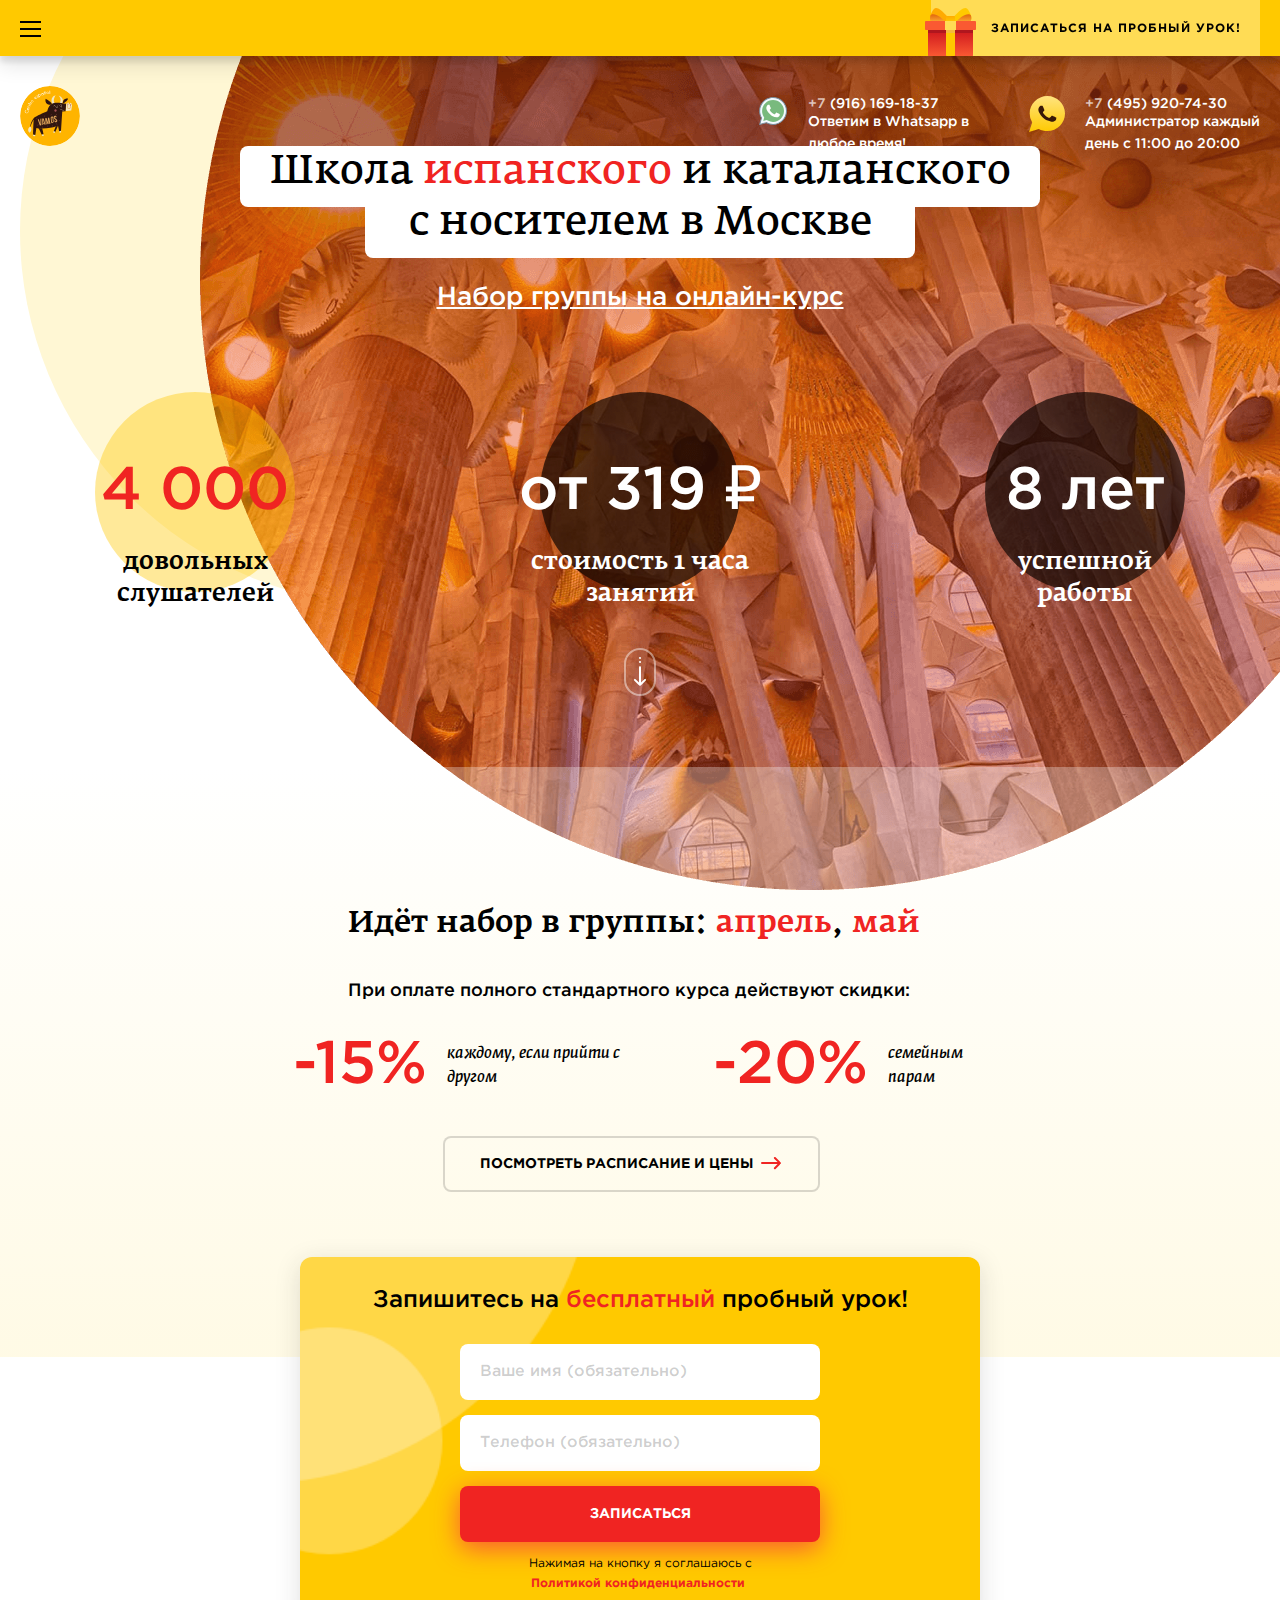
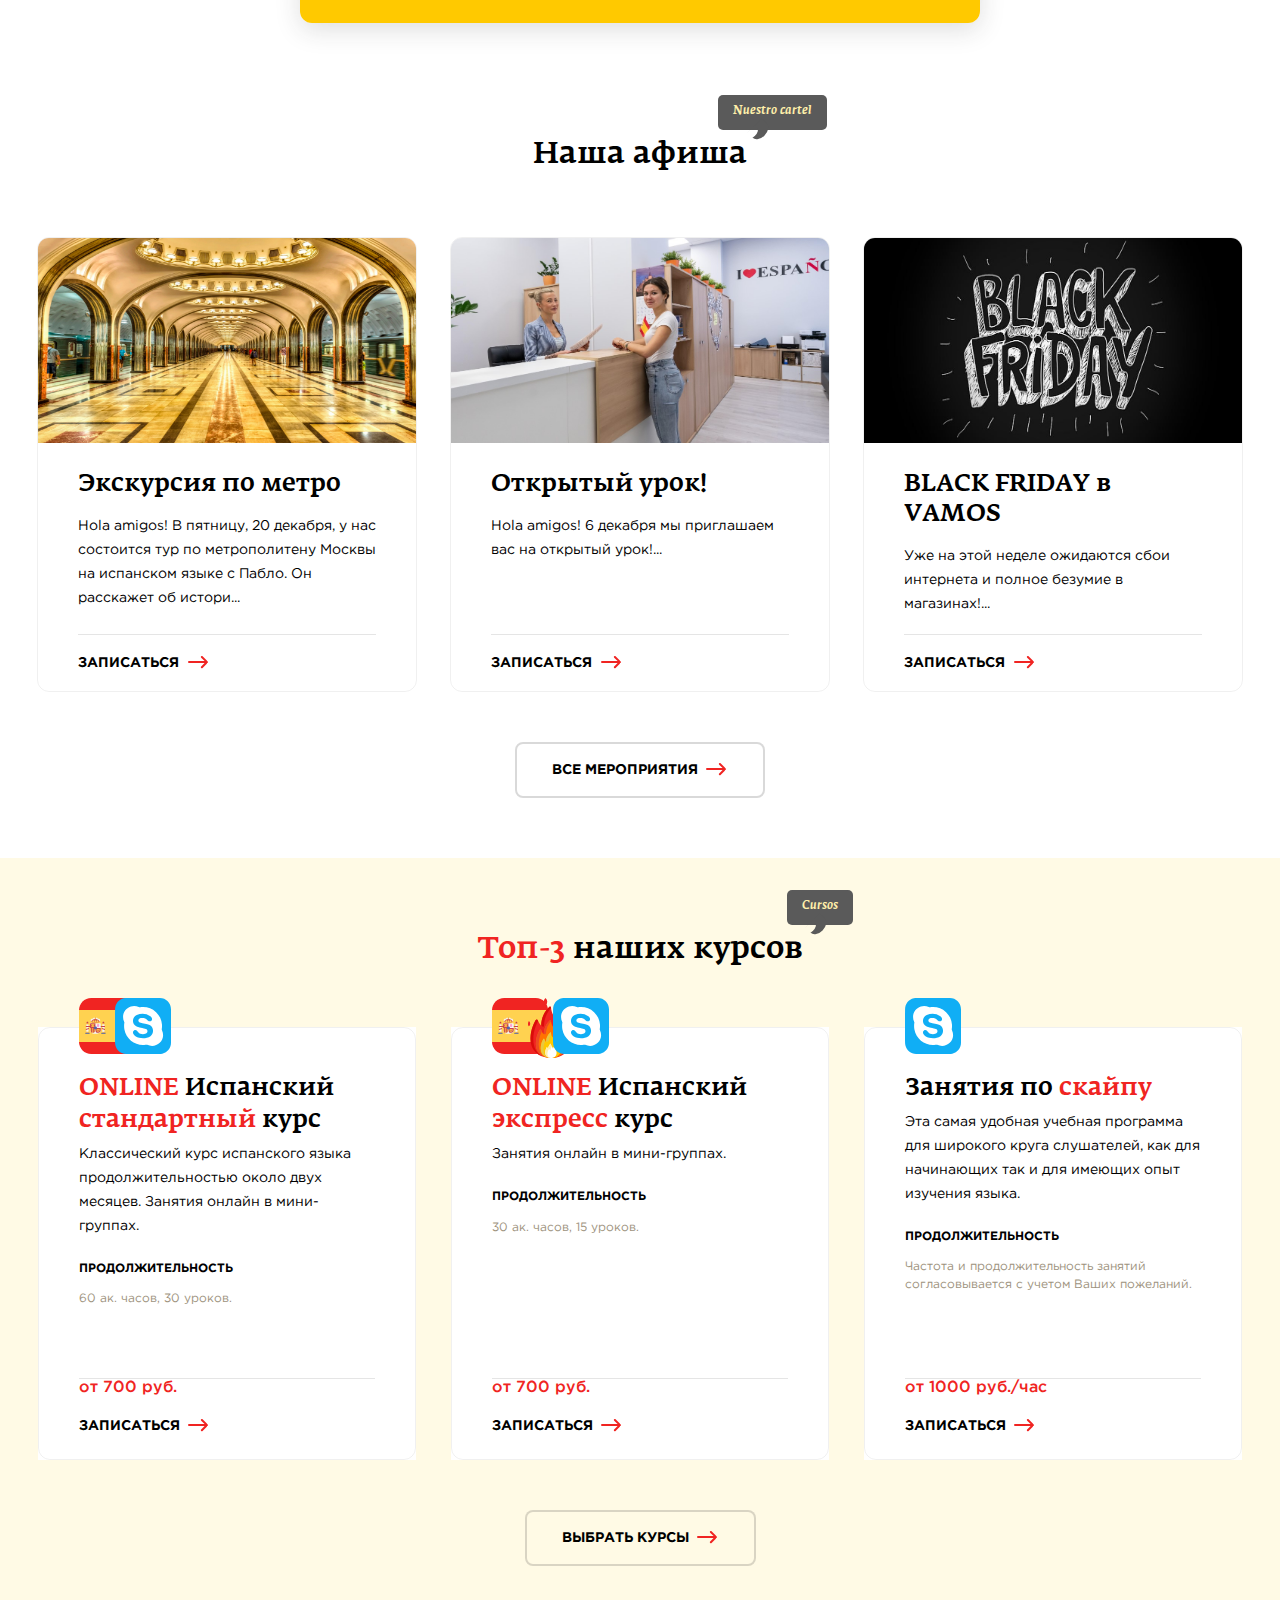
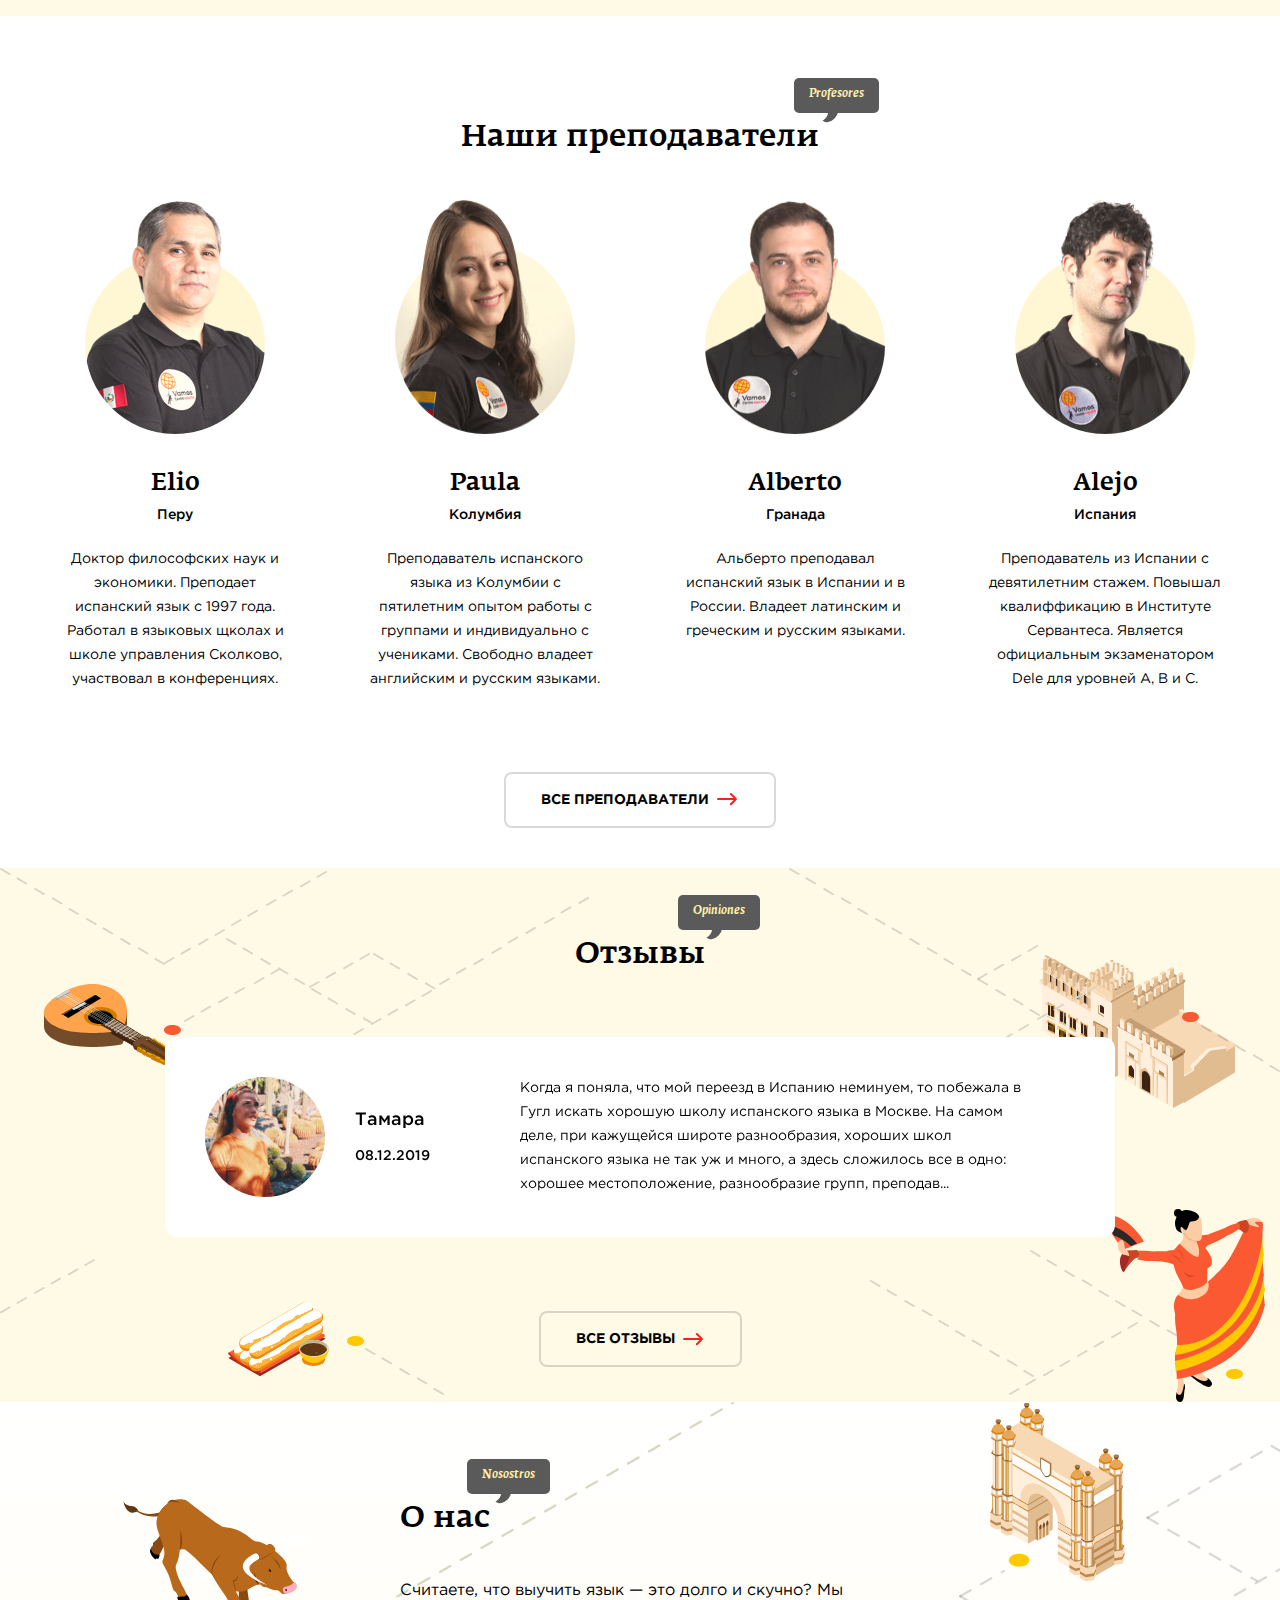
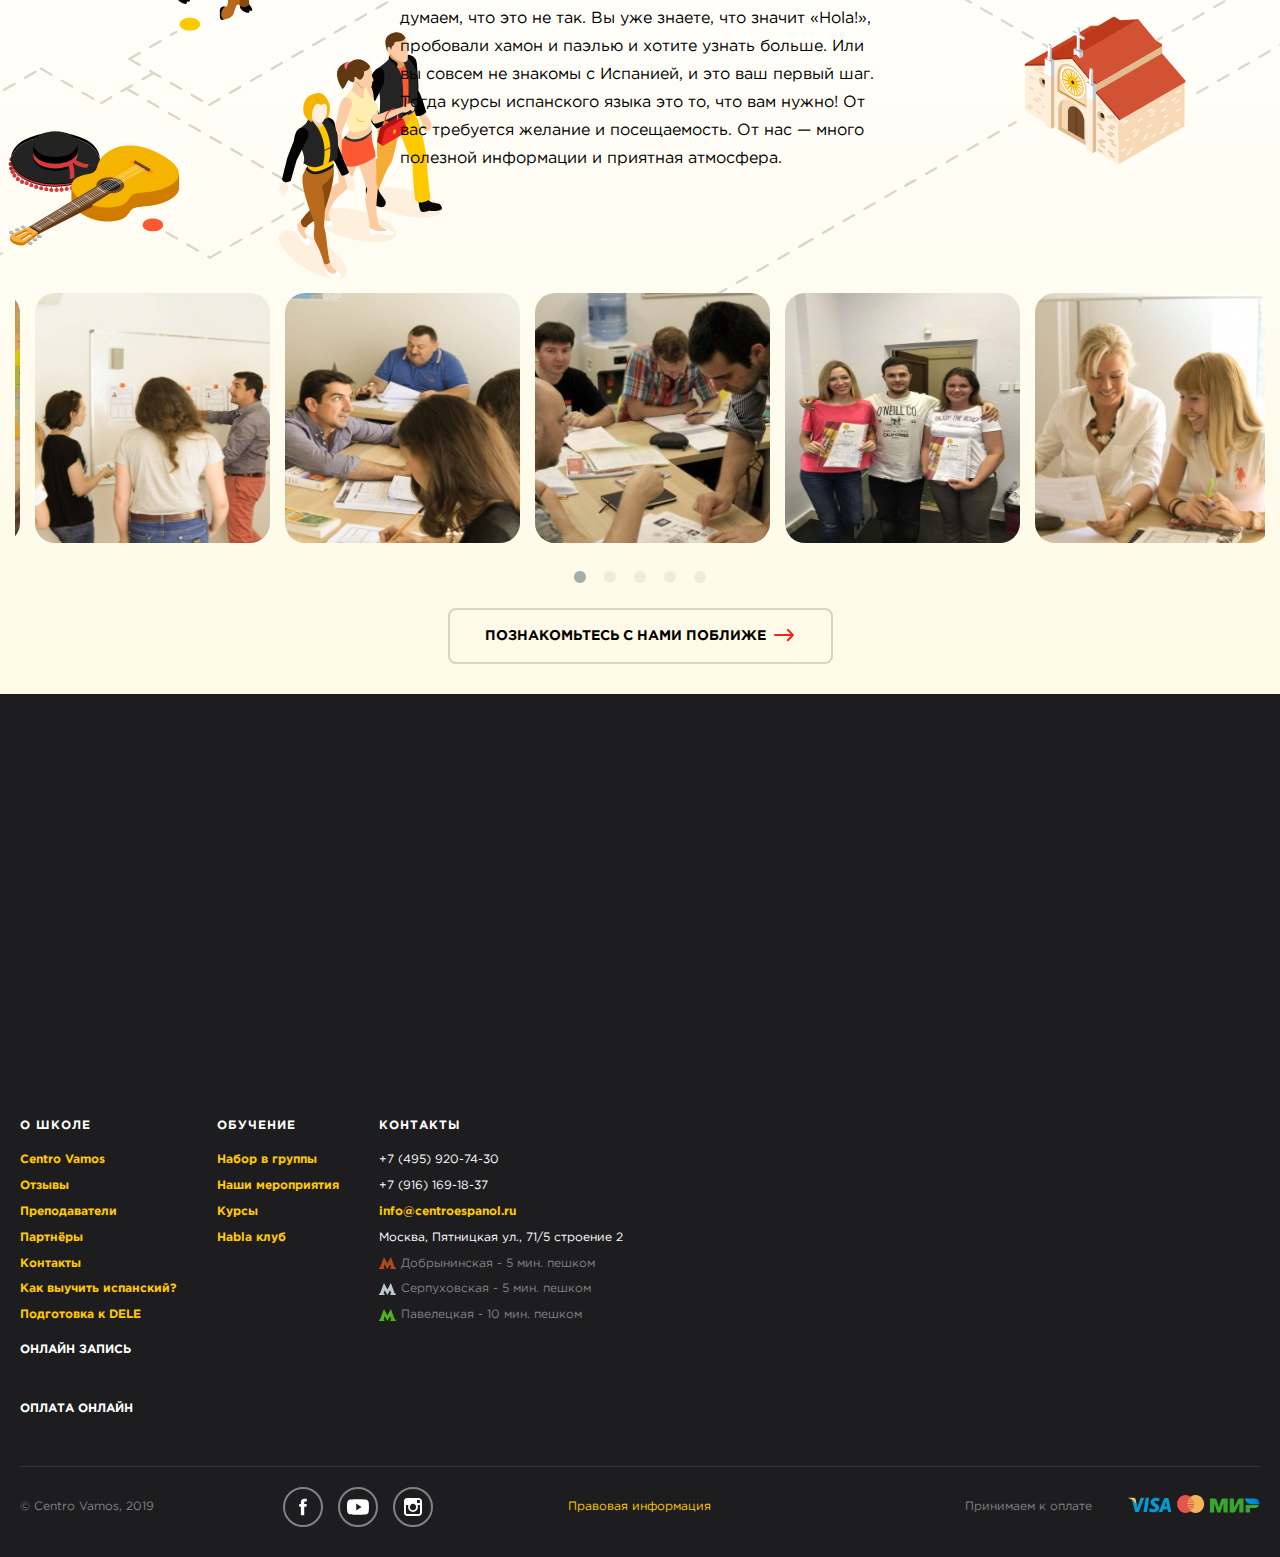
==== commit fe5548ff: "завершил адаптацию страници how to learn" ====
--- a/index.html
+++ b/index.html
@@ -217,7 +217,7 @@
                         </div>
                     </div>
                 </div>
-                <div class="poster__row">
+                <div class="poster__row-first-page">
                     <div class="poster__column">
                         <div class="poster__item">
                             <a href="#" class="poster__link-wrap">
--- a/css/style.css
+++ b/css/style.css
@@ -432,6 +432,7 @@
 }
 .forms__form {
     max-width: 1240px;
+    margin: 0 auto;
     min-height: 230px;
     padding: 30px 40px;
     background: url(../img/firsrPage/form_section/form_bg.png) no-repeat;
@@ -509,7 +510,12 @@
     text-align: center;
     margin:  0px 0px 65px 0px;
 }
-.poster__row {
+.poster__row-first-page {
+    display: flex;
+    max-width: 1240px;
+    margin: 0 auto 50px;
+}
+.poster__row{
     display: flex;
     max-width: 1240px;
     margin: 0 auto 50px;
--- a/css/mobile.css
+++ b/css/mobile.css
@@ -54,7 +54,7 @@
     }
     .title.header-body-title{
         font-size: 30px;
-        margin: 30px 0 0 0;
+        margin: 50px 0 0 0;
     }
     .header__contacts-item:last-child{
         display: none;
@@ -94,7 +94,47 @@
         padding: 0px 0px 0px 0px;
         margin: 40px 0px 0px 0px;
     }
-} 
+    .courses__item-price {
+        flex-direction: column;
+    }
+    .courses__item-price span {
+        align-self: start;
+    }
+    .btn.courses__item-btn {
+        align-self: start;
+    }
+    .all-courses__row .courses__column .courses__item-price {
+        padding: 20px 0px 0px 0px;
+    }
+    .courses__item-sale {
+        left: 0;
+    }
+    .learn__photo {
+        max-width: 720px;
+    }
+    .learn__photo-item {
+        max-width: 130px;
+        height: 130px;
+    }
+    .learn__photo-item img{
+        max-width: 100%;
+        height: 100%;
+    }
+    .forms__form {
+        max-width: 680px;
+        text-align: center;
+    }
+     .form__item:nth-child(1) {
+        margin: 0px 0px 15px 0px;
+      }   
+      .form__text {
+        text-align: center;
+        margin: 15px 0px 0px 0px;
+    }
+    .form__item:nth-child(3) {
+        margin: 15px 0px 0px 0px;
+    }
+}
 @media screen and (max-width: 970px){
     .footer__bottom {
         flex-wrap: wrap;
@@ -115,7 +155,29 @@
     .footer__block-help {
         text-align: right;
     }
-}
+    .poster__row {
+        flex-wrap: wrap;
+        justify-content: center;
+    }
+    .poster__column {
+        margin: 0 15px 20px 0;
+    }
+}
+
+@media screen and (max-width: 920px){
+    .courses__column {
+        flex: 0 1 50%;
+    }
+}
+@media screen and (max-width: 950px){
+    .description__slider-row .about__slide-item {
+        margin: 0px 30px;
+    }
+}
+.description__slider-row .about__slide-item {
+    margin: 0px 30px;
+}
+/*768=========================================================================*/
 @media screen and (max-width: 768px){
     .header__lesson {
             max-width: 215px;
@@ -202,7 +264,7 @@
     .title.header-body-title{
         font-size: 18px;
     }
-    .title__text-sup.contacts-title__text-sup {
+    .title__text-sup {
         font-size: 10px;
         padding: 7px 15px 0px 15px;
         height: 25px;
@@ -275,4 +337,188 @@
         min-height: 710px;
         background-image: none;
     }
+    .title.courses__item-title {
+        font-size: 16px;
+        line-height: 20px;
+    }
+    .courses__item-text {
+        font-size: 12px;
+        margin: 7.5px 0px 12.5px 0px;
+    }
+    .courses__item-duration {
+        font-size: 10px;
+        margin: 0px 0px 12.5px 0px;
+    }
+    .all-courses__row .courses__column .courses__item-info.courses__item-info_70 {
+        padding: 0px 0px 30px 0px;
+    }
+    .all-courses__row .courses__column .courses__item-info {
+        padding: 0px 0px 30px 0px;
+    }
+    .courses__item-price span {
+        font-size: 14px;
+    }
+    .btn.courses__item-btn {
+        font-size: 12px;
+    }
+    .btn.courses__item-btn {
+        height: 35px;
+        padding: 10px 30px 0 0;
+        background: url(../img/firsrPage/section_2/arrow_right_red.svg) no-repeat top 9px right 2px;
+    }
+    .all-teachers__row .teachers__column {
+        flex: 0 1 50%;
+        padding: 35px 20px 35px 20px;
+    }
+    .teachers__img img{
+        width: 105px;
+        height: 135px;
+    }
+    .teachers__name {
+        font-size: 16px;
+        margin: 15px 0px 0px 0px;
+    }
+    .teachers__country {
+        font-size: 12px;
+    }
+    .teachers__text {
+        font-size: 12px;
+        line-height: 1.5;
+    }
+    .description__slider-row .about__slide-item{
+        margin: 0 40px;
+    }
+    .forms__form {
+        padding: 20px;
+        text-align: center;
+    }
+    .forms__form-title {
+        font-size: 16px;
+        margin:  0px 0px 10px 0px;
+    }
+    .form__item {
+        max-width: 240px;
+        height: 40px;
+        display: block;
+    }
+    .form__item:nth-child(1) {
+        margin: 0px auto 10px ;
+    }
+    .form__item:nth-child(2) {
+        margin: 0px auto;
+    }
+    .form__item:nth-child(3) {
+        margin: 10px auto 0px;
+    }
+    .form__item::placeholder{
+        font-size: 14px;
+    }
+    .form__text {
+        margin: 10px 0px 0px 0px;
+    }
+    .poster__item-title {
+        font-size: 16px;
+        margin: 15px 0 10px;
+        padding: 0 20px;
+        line-height: 24px;
+    }
+    .poster__text {
+        font-size: 12px;
+        line-height: 1.5;
+        padding: 0 20px;
+        margin: 0px 0px 10px 0px;
+    }
+    .poster.poster-how-to-learn {
+        padding: 0px 0px 30px 0px;
+    }
+    .poster__row{
+        margin: 0 auto;
+    }
+    .learn__photo {
+        margin: 20px auto 30px;
+        flex-wrap: wrap;
+    }
+    .learn__photo-item {
+        margin:  0px 0px 20px 0px;
+    }
+    .learn-text__first {
+        margin-top: 40px;
+        font-size: 12px;
+        line-height: 1.5;
+    }
+    .learn__link {
+        font-size: 14px;
+        line-height: 1.43;
+        padding: 20px;
+        margin: 30px auto;
+    }
+    .learn-text {
+        font-size: 12px;
+        line-height: 1.5;
+    }
+    .learn-text__second {
+        padding: 5px 0;
+    }
+    .learn-text__fourth, .learn-text__fifth, .learn-text__third {
+        padding: 5px 0;
+    }
+    .learn-text__last {
+        margin: 0px auto 30px;
+    }
+    .forms.learn-form {
+        margin: 30px 0;
+    }
+    .btn-poster {
+        padding: 18px 40px 0 20px;
+    }
+    .btn.btn-poster {
+        font-size: 12px;
+        background: url(../img/firsrPage/section_2/arrow_right_red.svg) no-repeat center left 118px;
+    }
+    .poster__line {
+        margin: 0px 20px;
+    }
+}
+/*768=========================================================================*/
+@media screen and (max-width: 650px){
+    .courses__item {
+        padding: 40px 10px 5px 10px;
+    }
+    .courses__column {
+        flex: 0 1 70%;
+    }
+}
+@media screen and (max-width: 600px){
+    .description__img-box {
+        float: none;
+        margin: 0px 0px 10px 0px;
+        text-align: center;
+    }
+    .description__text-last-img-box {
+        margin: 0px 0px 0px 0px;
+        float: none;
+        text-align: center;
+    }
+}
+@media screen and (max-width: 500px){
+    .description__slider-row .about__slide-item {
+        margin: 0px 80px;
+    }
+}
+@media screen and (max-width: 450px){
+    .courses__column {
+        flex: 0 1 100%;
+    }
+    .all-teachers__row .teachers__column {
+        flex: 0 1 80%;
+        padding: 25px 10px 25px 10px;
+    }
+    .header-body__title.header-body__title-all-teachers{
+        text-align: left;
+    }
+}
+@media screen and (max-width: 500px){
+    .description__slider-row .about__slide-item {
+        margin: 0px 40px;
+    }
 }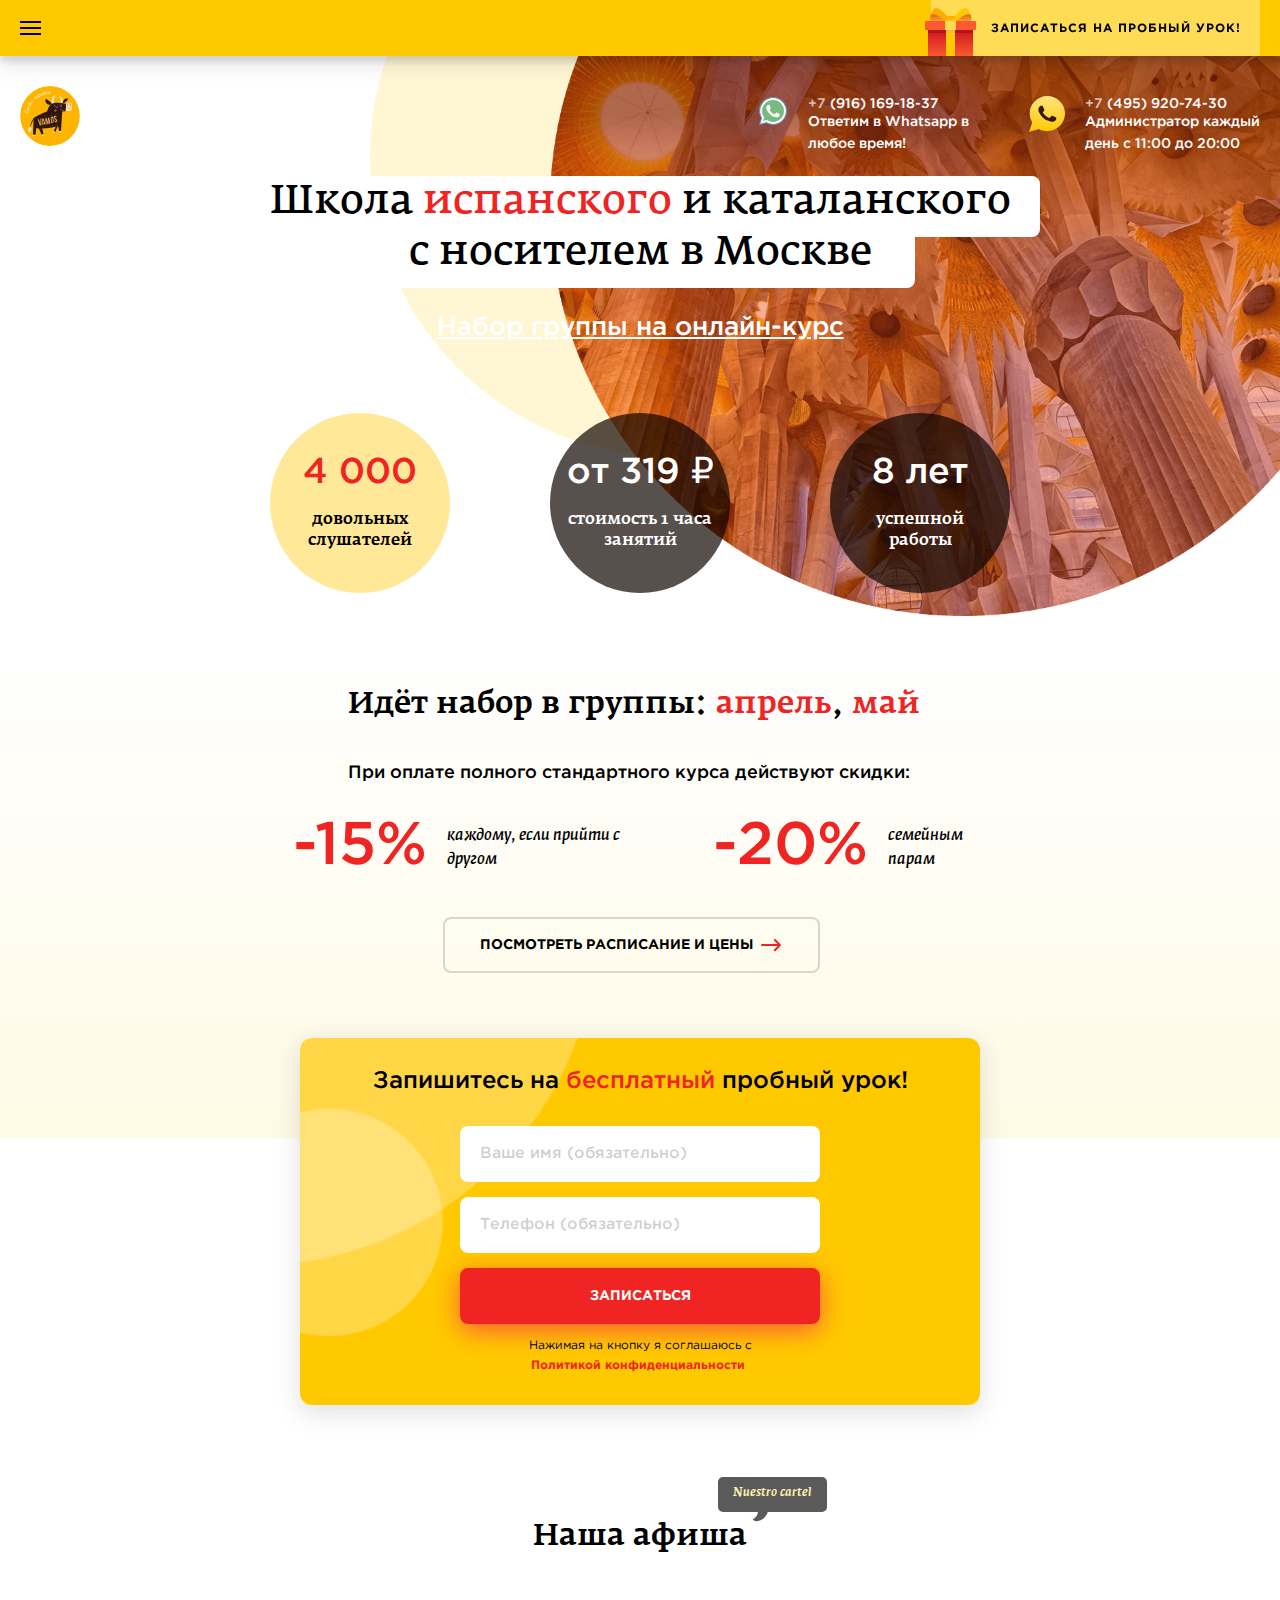
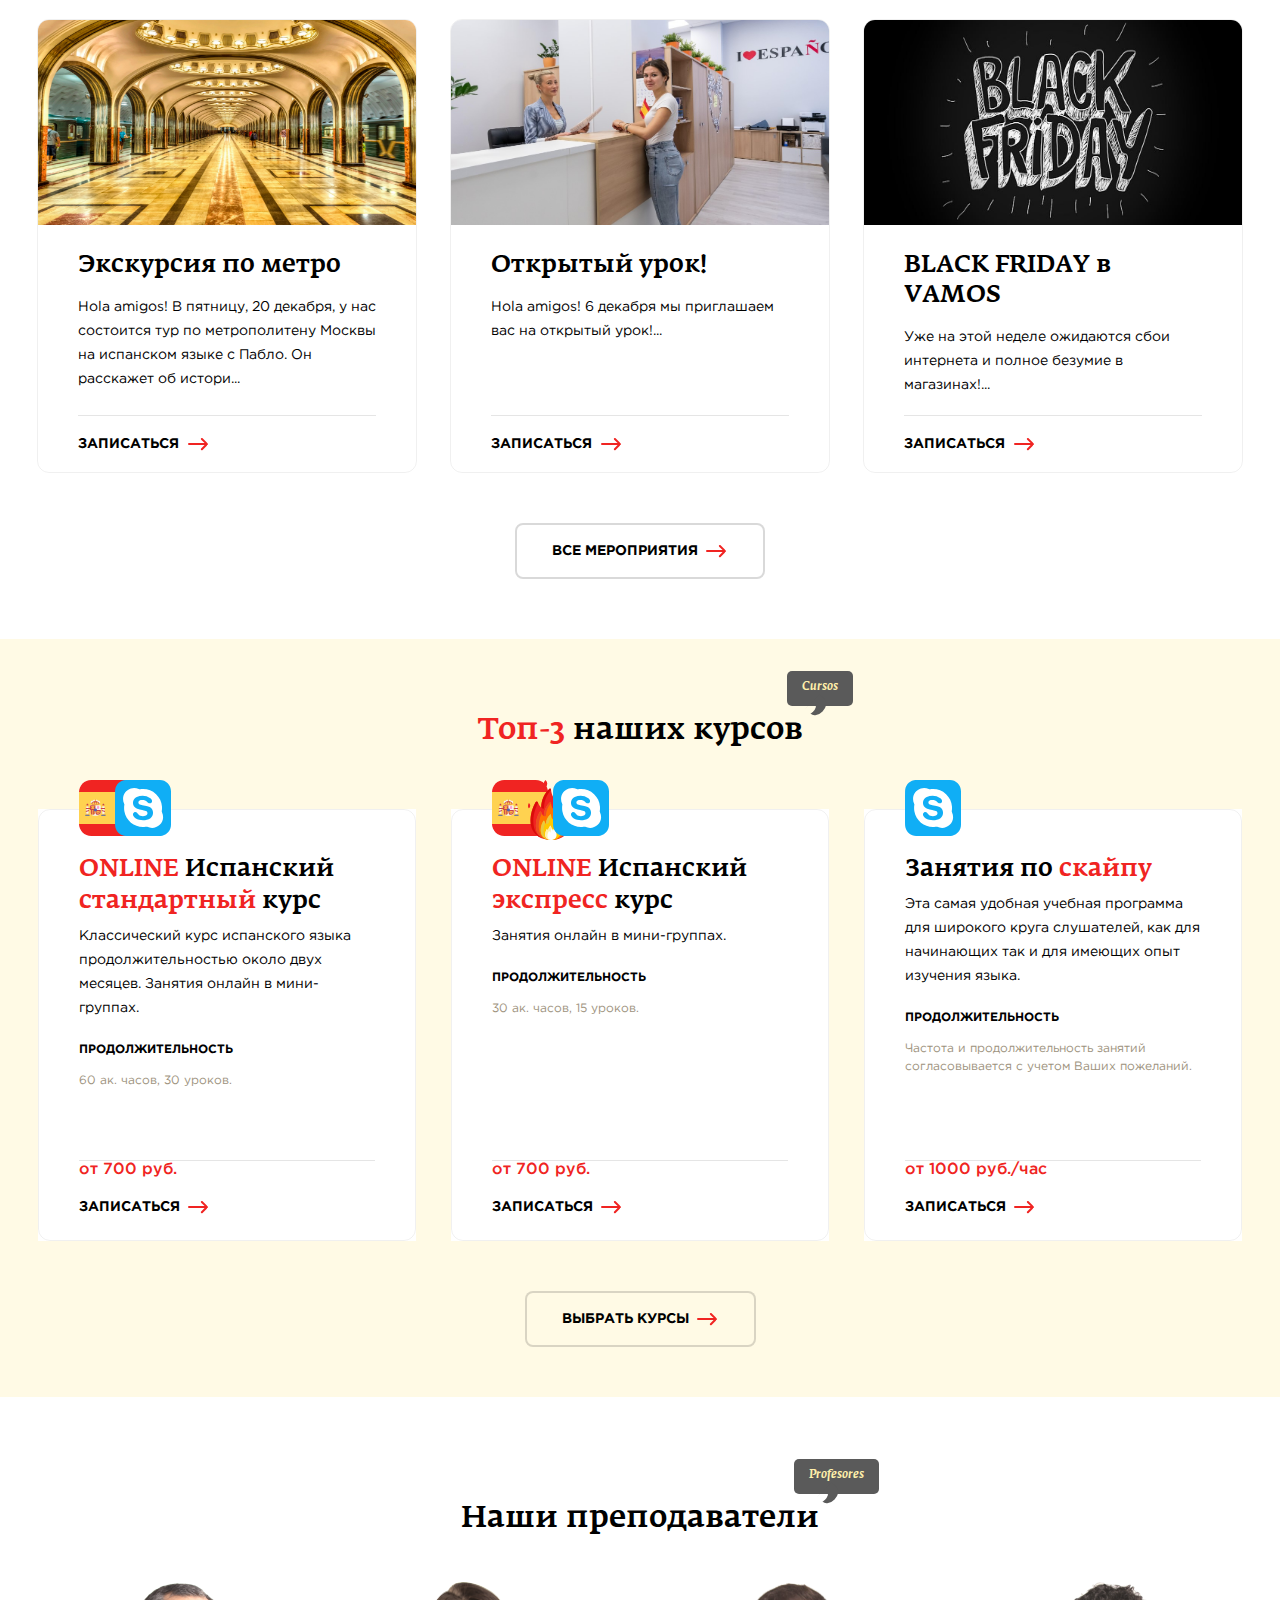
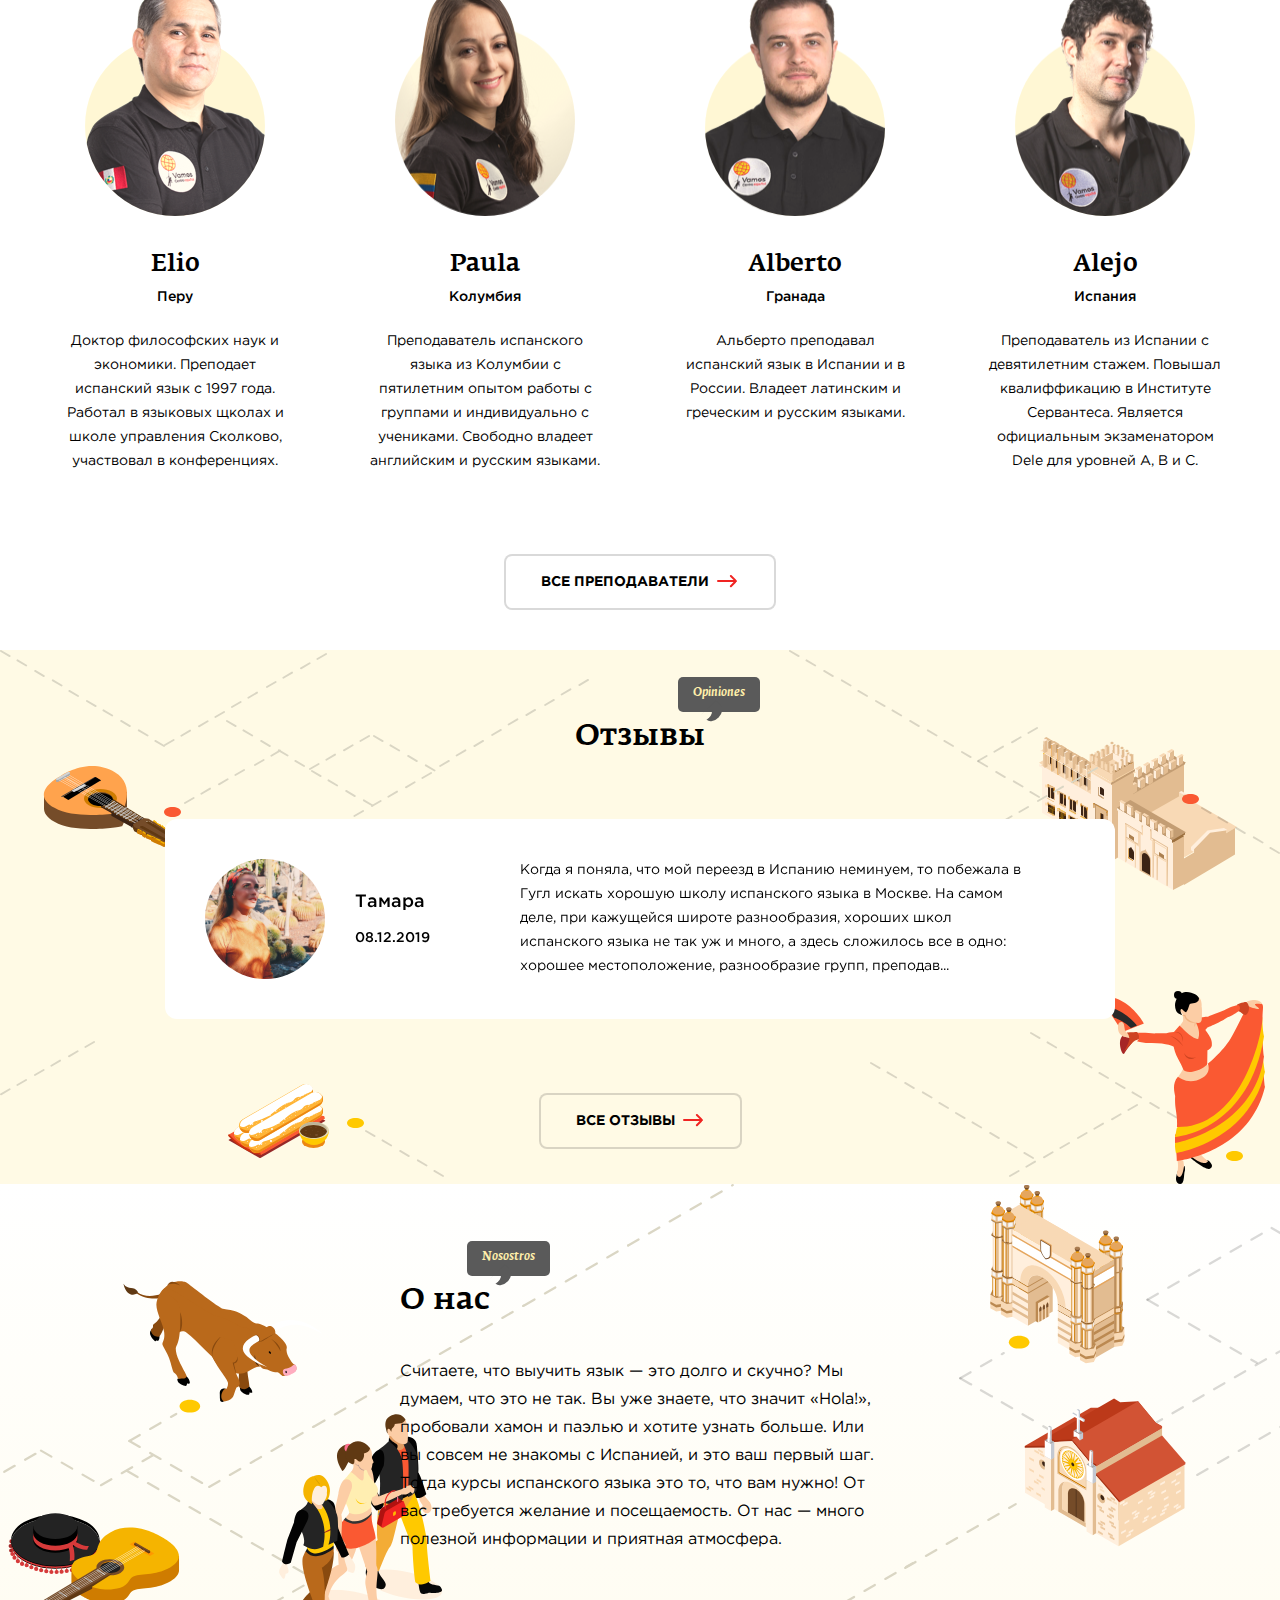
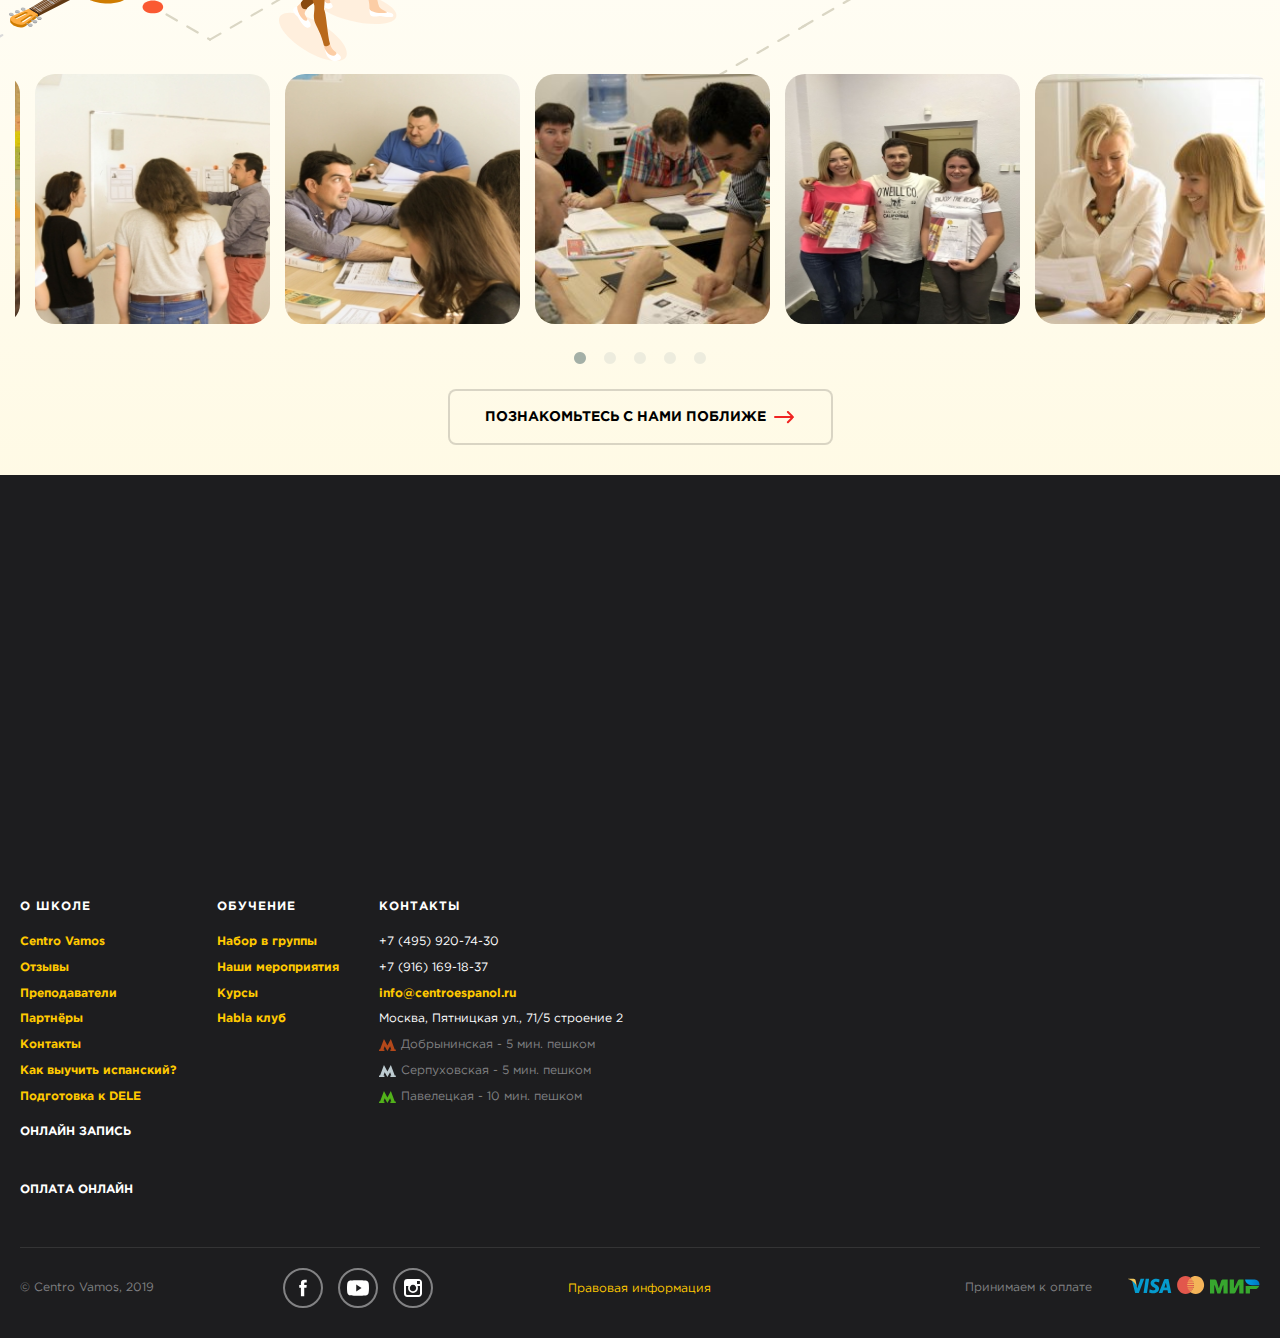
==== commit 95998b96: "добаваил выпадающее меню" ====
--- a/index.html
+++ b/index.html
@@ -19,8 +19,6 @@
             <div class="wrapper">
                 <div class="header__inner">
                     <div class="header__burger">
-                        <span></span>
-                        <span></span>
                         <span></span>
                     </div>
                     <nav class="header__nav">
@@ -47,6 +45,31 @@
                                 <a href="#" class="header__link">Контакты</a>
                             </li>
                         </ul>
+                        <div class="header-menu-line"></div>
+                        <div class="header__contacts-content-burger">
+                            <a class="header__contacts-link-burger" href="tel:79161691837"><span>+7</span> (916)
+                                169-18-37</a>
+                            <div class="header__contacts-text-burger">
+                                Ответим в Whatsapp в<br> любое время!
+                            </div>
+                        </div>
+                        <div class="header-menu-line"></div>
+                        <div class="header__contacts-content-burger-second">
+                            <a class="header__contacts-link-burger" href="tel:74959207430"><span>+7</span> (495)
+                                920-74-30</a>
+                            <div class="header__contacts-text-burger">
+                                Каждый день с 11:00 до 20:00
+                            </div>
+                        </div>
+                        <div class="header-menu-line"></div>
+                        <div class="header__contacts-content-burger-third">
+                            <div class="header__contacts-text-burger">
+                                <span class="header__contacts-text-third-title">Москва, Пятницкая ул., 71/5 строение 2</span>
+                                Добрынинская — 5 мин. пешком<br>
+                                Серпуховская — 5 мин. пешком<br>
+                                Павелецкая — 10 мин. пешком
+                            </div>
+                        </div>
                     </nav>
                     <div class="header__lesson">
                         <img class="header__lesson-img" src="img/firsrPage/gift.svg" alt="box">
--- a/css/style.css
+++ b/css/style.css
@@ -149,14 +149,32 @@
     left: 0;
     width: 100%;
     height: 2px;
-    top: 7px;
+    top: 6px;
     transition: all 0.3s ease 0s;
 }
-.header__burger span:nth-child(1){
-    top: 14px;
-}
-.header__burger span:nth-child(3){
-    top: 0px;
+.header__burger::before,
+.header__burger::after{
+    content: '';
+    background-color: #000;
+    position: absolute;
+    width: 100%;
+    height: 2px;
+    left: 0;
+    transition: all 0.3s ease 0s;
+}
+.header__burger::before{
+    top: 0;
+}
+.header__burger::after{
+    bottom: 0;
+}
+.header-menu-line{
+    display: none;
+}
+.header__contacts-content-burger,
+.header__contacts-content-burger-second,
+.header__contacts-content-burger-third{
+    display: none;
 }
 /*======================================================================================================================*/
 .header {
@@ -164,7 +182,7 @@
     height: 56px;
     box-shadow: 0 10px 20px rgba(0,0,0,.1), 0 6px 6px rgba(0,0,0,.1);
     position: sticky;
-    z-index: 5;
+    z-index: 50;
     left: 0;
     top: 0;
 }
@@ -322,7 +340,8 @@
 }
 .first-screen__dots-item {
     position: relative;
-    flex: 0 1 250px;
+    max-width: 250px;
+    min-width: 250px;
     height: 250px;
     text-align: center;
     color: #fff;
@@ -1380,6 +1399,9 @@
 .dele__block-text-items-big {
     font-family: 'FedraSerifProAMedium';
     font-size: 24px;
+    display: block;
+    width: 65px;
+    white-space: nowrap;
 }
 .dele__block-text-items-little {
     line-height: 1.5;
--- a/css/mobile.css
+++ b/css/mobile.css
@@ -1,10 +1,110 @@
 @media screen and (max-width: 1280px){
+
+    /*бургер=====================================================================*/
+    body.lock{
+        overflow: hidden;
+    }
     .header__burger{
         display: block;
     }
     .header__nav{
-        display: none;
-    }
+        /* display: none; */
+    }
+    .header__burger.active span{
+        transform: scale(0);
+    }
+    .header__burger.active::before {
+        transform: rotate(45deg);
+        top: 6px;
+    }
+    .header__burger.active::after {
+        transform: rotate(-45deg);
+        bottom: 6px;
+    }
+    .header__nav{
+        position: fixed;
+        top: -120%;
+        left: 0;
+        width: 100%;
+        height: 100%;
+        overflow: auto;
+        background-color: #ffc900;
+        margin-top: 56px;
+        border-top: 1px solid rgba(0,0,0,.1);
+       padding: 15px 10px 20px 10px;
+       transition: all 0.3s ease 0s;
+    } 
+    .header__nav.active{
+        top: 0;
+        transition: all 0.3s ease 0s;
+    }
+    .header__menu{
+        display: block;
+    }
+    .header__menu li:first-child {
+        padding: 0 66px;
+    }
+    .header__menu li{
+        padding: 0 66px;
+        height: 40px;
+    }
+    
+    .header__nav.active .header-menu-line{
+        display: block;
+        height: 1px;
+        margin: 0px 20px 0px 20px;
+        background: rgba(0,0,0,.1);
+    }
+    .header__nav.active .header__contacts-content-burger{
+        display: block;
+        margin:  20px 0px 20px 10px;
+        padding: 0px 0px 0px 46px;
+        background: url(../img/firsrPage/first-screen/01.svg) no-repeat left top;
+    }
+    .header__nav.active .header__contacts-content-burger .header__contacts-link-burger span,
+    .header__nav.active .header__contacts-content-burger-second .header__contacts-link-burger span {
+        color: rgba(0, 0, 0, .7);
+    }
+    .header__nav.active .header__contacts-content-burger .header__contacts-link-burger,
+    .header__nav.active .header__contacts-content-burger-second .header__contacts-link-burger {
+        font-size: 18px;
+        color: #000;
+        font-family: 'GothamPro-Bold';
+    }
+    .header__nav.active .header__contacts-content-burger .header__contacts-text-burger,
+    .header__nav.active .header__contacts-content-burger-second .header__contacts-text-burger  {
+        font-family: 'GothamPro';
+        margin: 10px 0px 0px 0px;
+        font-size: 12px;
+        color: #000;
+    }
+    .header__nav.active .header__contacts-content-burger-second{
+        display: block;
+        margin:  20px 0px 20px 10px;
+        padding: 0px 0px 0px 46px;
+        background: url(../img/firsrPage/first-screen/02.svg) no-repeat left top;
+    }
+    .header__nav.active .header__contacts-content-burger-third{
+        margin:  20px 0px 20px 10px;
+        padding: 0px 0px 0px 46px;
+        background: url(../img/firsrPage/first-screen/03.svg) no-repeat left top;
+        display: block;
+    }
+    .header__nav.active .header__contacts-content-burger-third .header__contacts-text-third-title{
+        font-family: 'GothamPro-Bold';
+        font-size: 12px;
+        text-transform: uppercase;
+        display: block;
+        color:#000;
+    }
+    .header__nav.active .header__contacts-content-burger-third .header__contacts-text-burger{
+        font-family: 'GothamPro';
+        /* margin: 10px 0px 0px 0px; */
+        font-size: 12px;
+        color: #000;
+        line-height: 30px;
+    }
+    /*бургер=====================================================================*/
     .footer {
         padding: 30px 20px;
     }
@@ -134,6 +234,52 @@
     .form__item:nth-child(3) {
         margin: 15px 0px 0px 0px;
     }
+    .first-screen__title {
+        margin: 30px 0px 70px 0px;
+    }
+    .first-screen__ball {
+        width: 730px;
+        height: 560px;
+    }
+    .first-screen__ball img{
+        width: 100%;
+        height: 100%;
+    }
+    .first-screen__ball:before {
+        content: '';
+        width: 600px;
+        height: 600px;
+    }
+    .first-screen__dots {
+        max-width: 740px;
+    }
+    .first-screen__dots-item {
+        max-width: 180px;
+        min-width: 180px;
+        height: 180px;
+        padding: 40px 0px 0px 0px;
+    }
+    .first-screen__dots-item::before {
+        content: '';
+        width: 180px;
+        height: 180px;
+        left: 0;
+        top: 0;
+    }
+    .first-screen__dots-number {
+        font-size: 36px;
+        margin: 0px 0px 15px 0px;
+    }
+    .first-screen__dots-text {
+        font-size: 16px;
+    }
+    .first-screen__arrow {
+        display: none;
+    }
+    .second-section {
+        padding: 30px 0px 0px 0px;
+        height: 480px;
+    }
 }
 @media screen and (max-width: 970px){
     .footer__bottom {
@@ -478,6 +624,184 @@
     .poster__line {
         margin: 0px 20px;
     }
+    .forms.dele-forms {
+        margin: 40px 0px 40px 0px;
+    }
+    .dele__block-text {
+        font-size: 12px;
+        line-height: 1.5;
+    }
+    .dele__block-text-first {
+        padding: 10px 0 0 0;
+    }
+    .small-teachers {
+        padding: 35px 0px 0px 0px;
+    }
+    .small-teachers__title {
+        font-size: 18px;
+        margin: 0px 0px 25px 0px;
+    }
+    .small-teachers__body {
+        flex-wrap: wrap;
+        justify-content: center;
+    }
+    .small-teachers__img {
+        margin: 0px auto 10px;
+    }
+    .small-teachers__column {
+        flex: 0 1 25%;
+        margin:  0px 10px 15px 10px;
+    }
+    .dele__title {
+        margin: 40px 0px 10px 0px;
+    }
+    .dele__title .title{
+        font-size: 18px;
+    }
+    .dele__block-text-second {
+        padding: 0px 0px 10px 0px;
+    }
+    .dele-desk__skills {
+        font-size: 14px;
+        margin: 0px 0px 10px 0px;
+    }
+    .dele-desk__body {
+        flex-direction: column;
+        max-width: 100%;
+    }
+    .dele-desk__item-text {
+        font-size: 14px;
+        margin: 0px 0px 0px 10px;
+    }
+    .dele__block-text-a-level {
+        padding: 0;
+    }
+    .dele__block-text-items-big {
+        font-size: 16px;
+    }
+    .dele__block-text-body {
+        flex-direction: column;
+    }
+    .dele__block-text-items-little {
+        padding: 3px 0 0 0;
+    }
+    .dele__block-text-img {
+        max-width: 80px;
+        height: 80px;
+        margin: 0 auto;
+    }
+    .table-first {
+        margin: 30px 0px 40px 0px;
+    }
+    .table-second {
+        margin: 30px 0px 40px 0px;
+    }
+    .table-third {
+        margin: 30px 0px 40px 0px;
+    }
+    .first-screen__title-text {
+        font-size: 22px;
+        max-width: 440px;
+    }
+    .first-screen__title-text.first-screen__title-text-second-row{
+        max-width: 300px;
+    }
+    .first-screen__title-link {
+        font-size: 14px;
+    }
+    .first-screen__ball {
+      display: none;
+    }
+    .first-screen {
+        background: url(..//img/firsrPage/first-screen/first-screen_bg_mobile.png) no-repeat center center;
+        background-size: cover;
+        padding: 15px 0px 15px 0px;
+        margin-bottom: 0;
+    }
+    .first-screen__dots-item {
+        z-index: 1;
+    }
+    .first-screen__dots-item::before {
+        content: '';
+        z-index: -1;
+    }
+    .first-screen__dots-number.first-screen__dots-number_red {
+        color: #fff;
+    }
+    .first-screen__dots-text.first-screen__dots-text_black {
+        color: #fff;
+    }
+    .first-screen__dots-item.first-screen__dots-item_bg-other:before {
+        background-color: rgba(15,5,1,.7);
+    }
+    .second-section__sale-price {
+        font-size: 36px;
+    }
+    .second-section__sale-text {
+        font-size: 14px;
+        line-height: 1,29;
+        padding: 0px 0px 0px 20px;
+    }
+    .second-section__sale-items {
+        margin: 0;
+    }
+    .second-section__sale-items:first-child {
+        margin: 0 0 15px 0;
+    }
+    .second-section__link{
+        text-align: center;
+    }
+    .second-section__btn.btn {
+        margin: 0;
+    }
+    .about {
+        padding: 60px 0 30px 0;
+        background-image: none;
+    }
+    .about__title .title{
+        font-size: 18px;
+    }
+    .about__text {
+        max-width: 480px;
+        margin: 0 auto 30px 10px;
+    }
+    .about__text-text {
+        font-size: 12px;
+        line-height: 1.5;
+    }
+    .reviews__item{
+        padding: 15px 10px;
+
+    }
+    .reviews__item.slick-slide {
+        flex-direction: column;
+    }
+    .reviews__item-text {
+        padding: 0;
+        font-size: 12px;
+        line-height: 1.5;
+    }
+    .reviews__item-description-img {
+        width: 52px;
+        height: 52px;
+    }
+    .reviews__item-description-name {
+        font-size: 16px;
+        margin: 0px 0px 7.5px 0px;
+    }
+    .title{
+        font-size: 18px;
+    }
+    .reviews {
+        padding: 55px 0px 35px 0px;
+        background-image: none;
+        background-repeat: no-repeat;
+    }
+    .teachers {
+        padding: 60px 0 30px 0;
+    }
+
+
 }
 /*768=========================================================================*/
 @media screen and (max-width: 650px){
@@ -521,4 +845,10 @@
     .description__slider-row .about__slide-item {
         margin: 0px 40px;
     }
-}+}
+@media screen and (max-width: 380px){
+    .second-section__btn.btn {
+        padding: 11px 35px 0 35px;
+        background: url(../img/firsrPage/section_2/arrow_right_red.svg) no-repeat center right 9px;
+    }  
+}
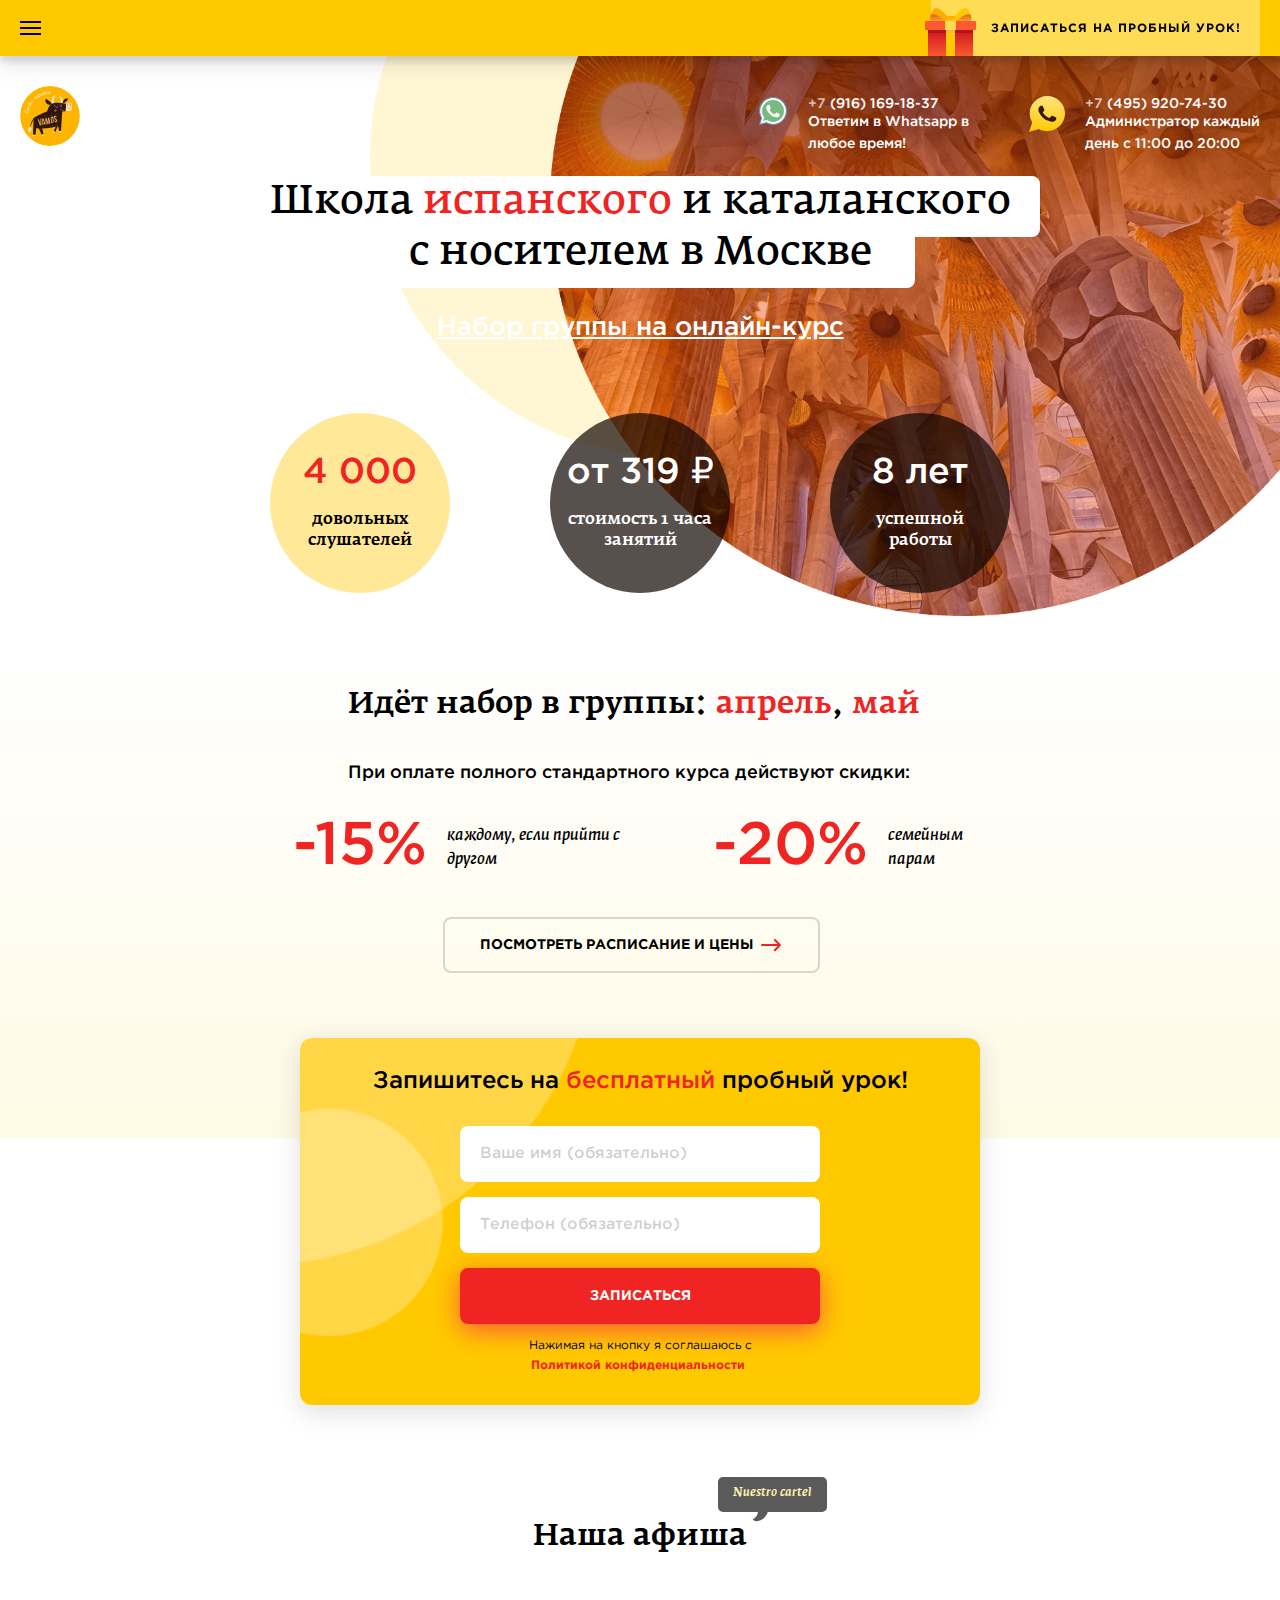
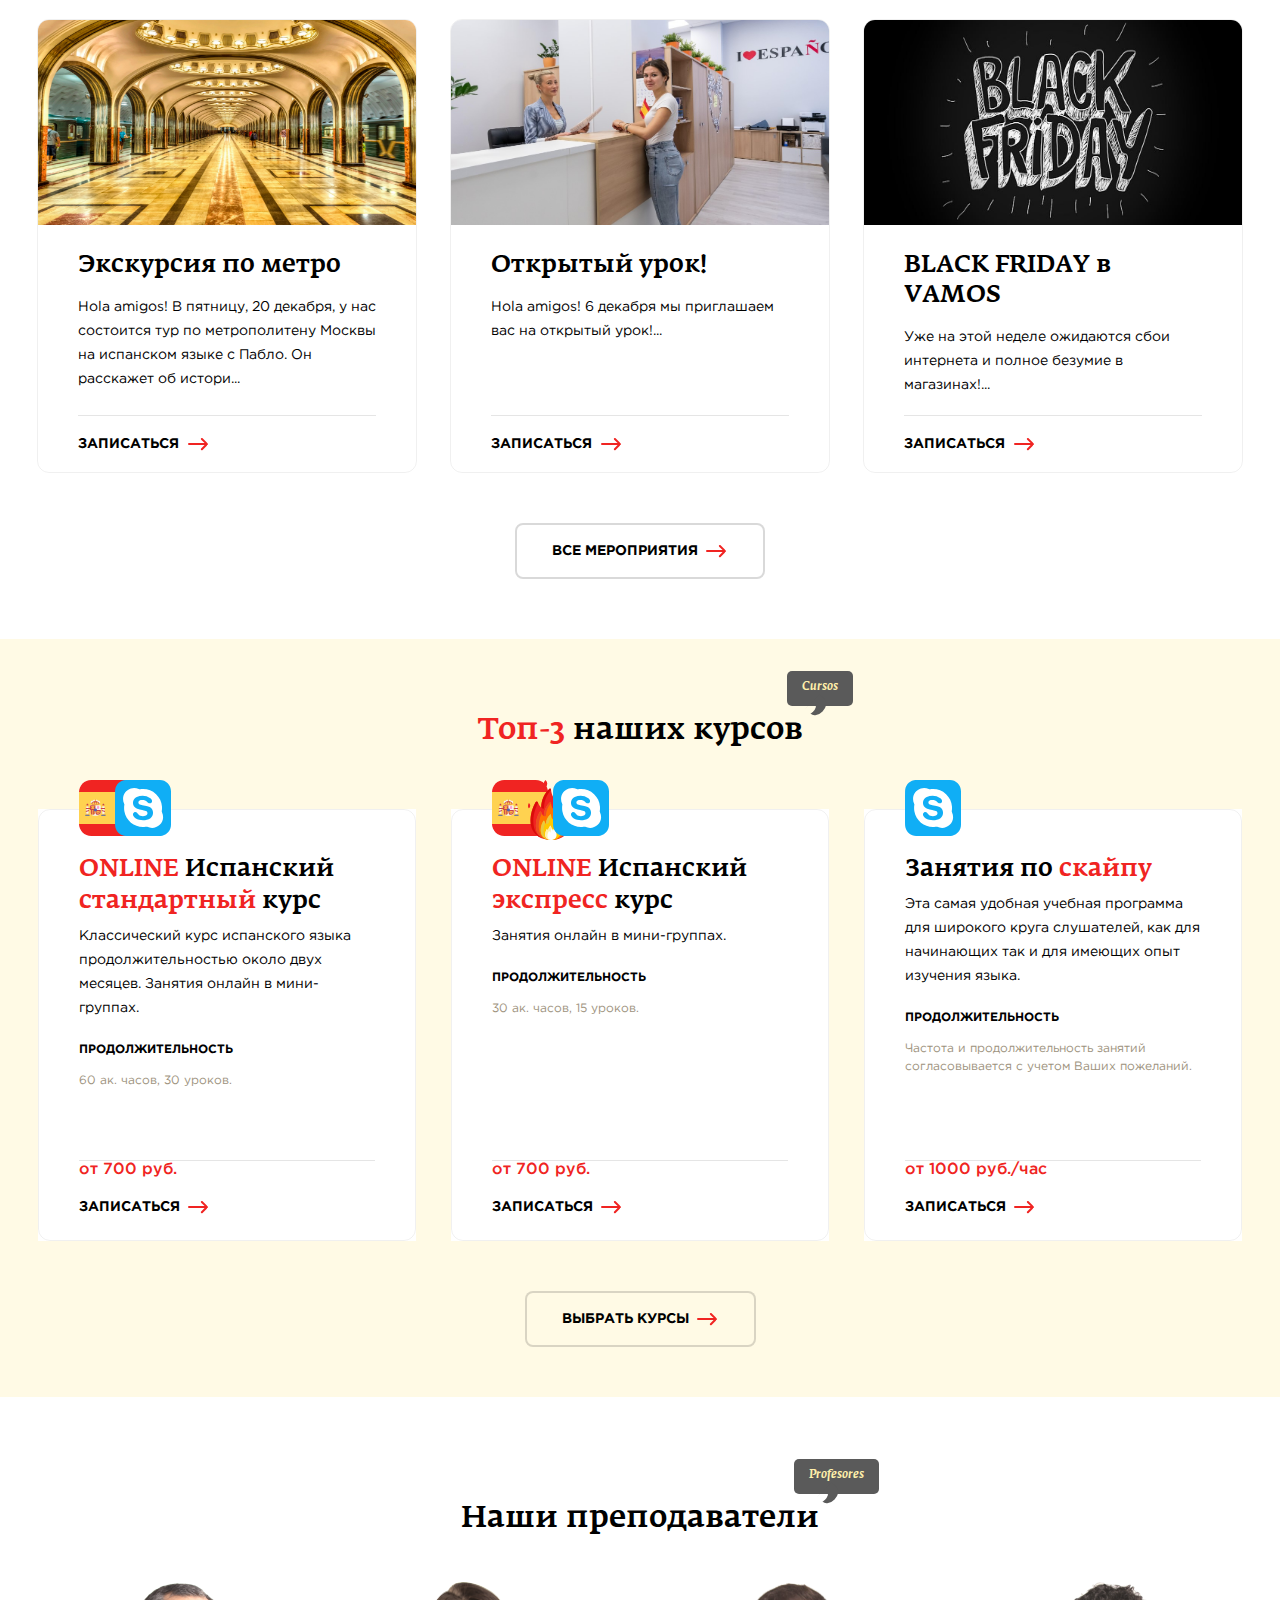
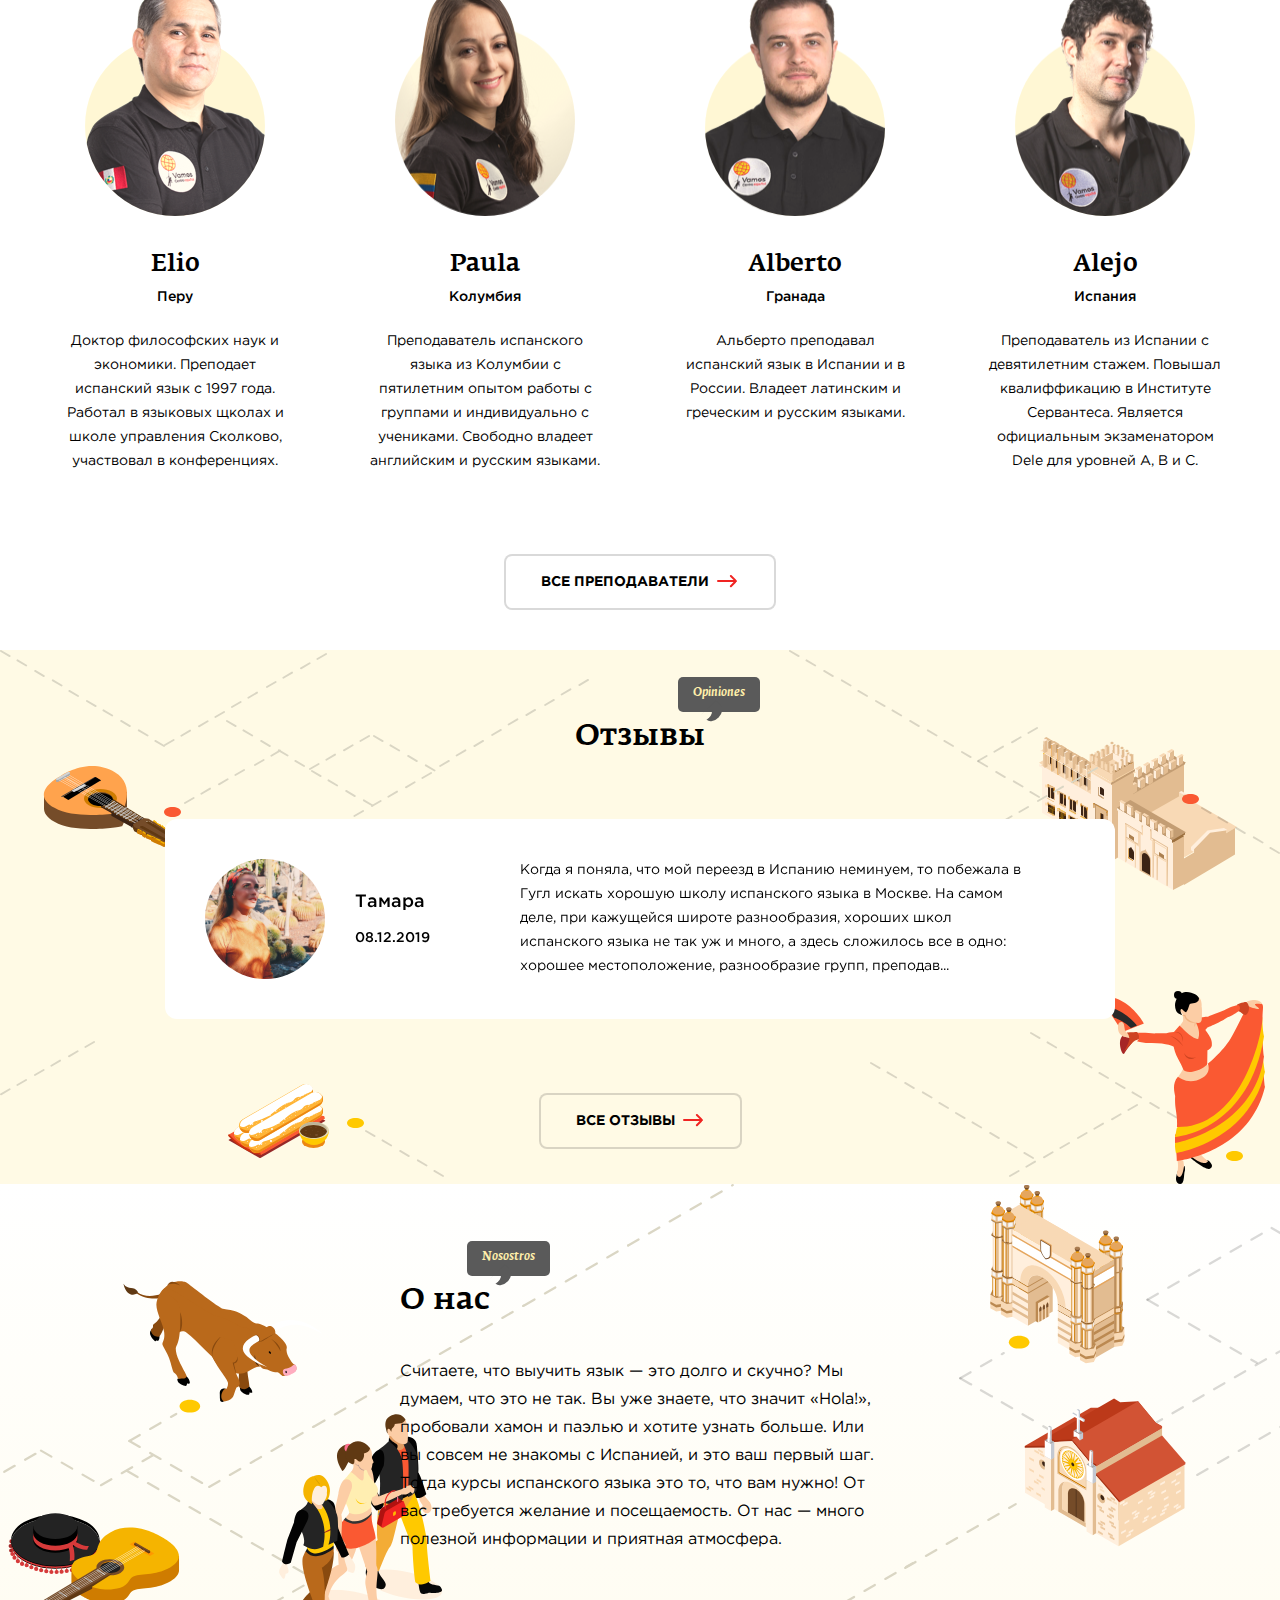
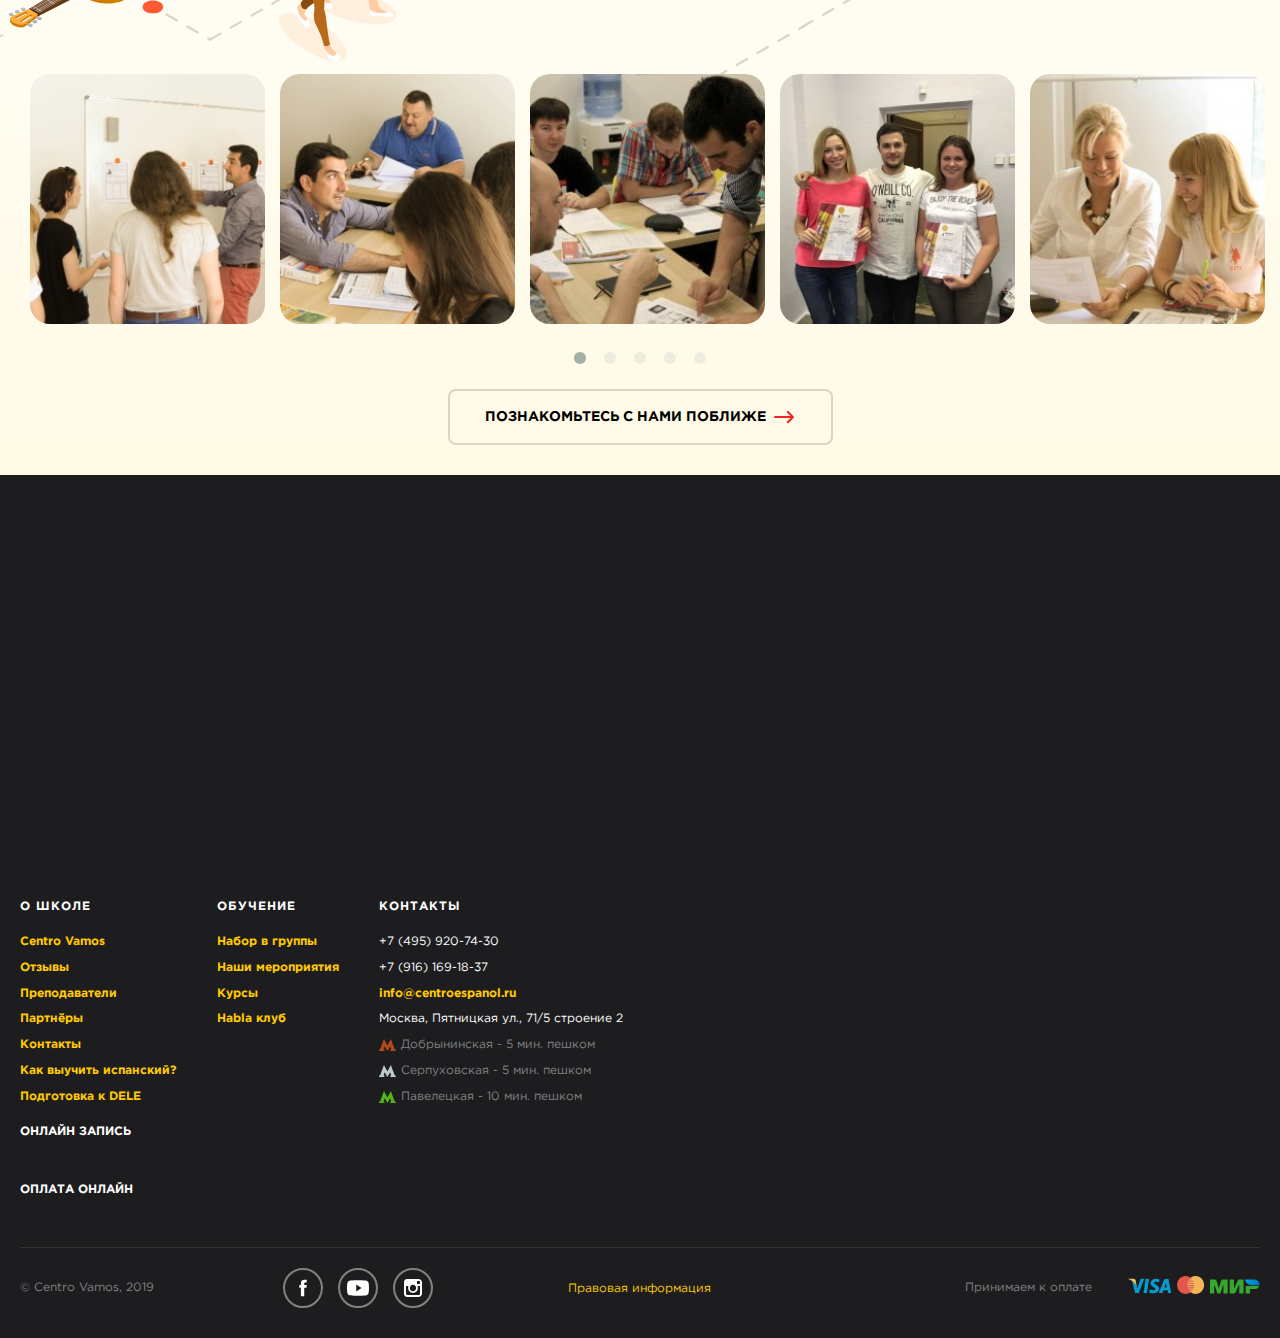
==== commit b60b7953: "некоторые изменения с слайдере возле подвала" ====
--- a/index.html
+++ b/index.html
@@ -133,28 +133,34 @@
                         <a href="#" class="first-screen__title-link">Набор группы на онлайн-курс</a>
                     </div>
                     <div class="first-screen__dots">
-                        <div class="first-screen__dots-item first-screen__dots-item_bg-other">
-                            <div class="first-screen__dots-number first-screen__dots-number_red">
-                                4 000
-                            </div>
-                            <div class="first-screen__dots-text first-screen__dots-text_black">
-                                довольных слушателей
-                            </div>
-                        </div>
-                        <div class="first-screen__dots-item">
-                            <div class="first-screen__dots-number">
-                                от 319 ₽
-                            </div>
-                            <div class="first-screen__dots-text">
-                                стоимость 1 часа занятий
-                            </div>
-                        </div>
-                        <div class="first-screen__dots-item">
-                            <div class="first-screen__dots-number">
-                                8 лет
-                            </div>
-                            <div class="first-screen__dots-text">
-                                успешной <br>работы
+                        <div class="first-screen__dots-item-container">
+                            <div class="first-screen__dots-item first-screen__dots-item_bg-other">
+                                <div class="first-screen__dots-number first-screen__dots-number_red">
+                                    4 000
+                                </div>
+                                <div class="first-screen__dots-text first-screen__dots-text_black">
+                                    довольных слушателей
+                                </div>
+                            </div>
+                        </div>
+                        <div class="first-screen__dots-item-container">
+                            <div class="first-screen__dots-item">
+                                <div class="first-screen__dots-number">
+                                    от 319 ₽
+                                </div>
+                                <div class="first-screen__dots-text">
+                                    стоимость 1 часа занятий
+                                </div>
+                            </div>
+                        </div>
+                        <div class="first-screen__dots-item-container">
+                            <div class="first-screen__dots-item">
+                                <div class="first-screen__dots-number">
+                                    8 лет
+                                </div>
+                                <div class="first-screen__dots-text">
+                                    успешной <br>работы
+                                </div>
                             </div>
                         </div>
                     </div>
@@ -241,7 +247,7 @@
                     </div>
                 </div>
                 <div class="poster__row-first-page">
-                    <div class="poster__column">
+                    <div class="poster__column poster__column-first-page">
                         <div class="poster__item">
                             <a href="#" class="poster__link-wrap">
                                 <div class="poster__img">
@@ -261,7 +267,7 @@
                             </a>
                         </div>
                     </div>
-                    <div class="poster__column">
+                    <div class="poster__column poster__column-first-page">
                         <div class="poster__item">
                             <a href="#" class="poster__link-wrap">
                                 <div class="poster__img">
@@ -280,7 +286,7 @@
                             </a>
                         </div>
                     </div>
-                    <div class="poster__column">
+                    <div class="poster__column poster__column-first-page">
                         <div class="poster__item">
                             <a href="#" class="poster__link-wrap">
                                 <div class="poster__img">
@@ -316,7 +322,7 @@
                     </div>
                 </div>
                 <div class="courses__row">
-                    <div class="courses__column">
+                    <div class="courses__column courses__column-first-page">
                         <div class="courses__item">
                             <a href="#" class="courses__link">
                                 <div class="courses__item-img">
@@ -344,7 +350,7 @@
                             </a>
                         </div>
                     </div>
-                    <div class="courses__column">
+                    <div class="courses__column courses__column-first-page">
                         <div class="courses__item">
                             <a href="#" class="courses__link">
                                 <div class="courses__item-img">
@@ -372,7 +378,7 @@
                             </a>
                         </div>
                     </div>
-                    <div class="courses__column">
+                    <div class="courses__column courses__column-first-page">
                         <div class="courses__item">
                             <a href="#" class="courses__link">
                                 <div class="courses__item-img">
@@ -416,7 +422,7 @@
                     </div>
                 </div>
                 <div class="teachers__row">
-                    <div class="teachers__column">
+                    <div class="teachers__column teachers__column-first-page">
                         <div class="teachers__item">
                             <div class="teachers__img">
                                 <img src="img/firsrPage/teachers/01.png" alt="teacher">
@@ -433,7 +439,7 @@
                             </div>
                         </div>
                     </div>
-                    <div class="teachers__column">
+                    <div class="teachers__column teachers__column-first-page">
                         <div class="teachers__item">
                             <div class="teachers__img">
                                 <img src="img/firsrPage/teachers/02.png" alt="teacher">
@@ -450,7 +456,7 @@
                             </div>
                         </div>
                     </div>
-                    <div class="teachers__column">
+                    <div class="teachers__column teachers__column-first-page">
                         <div class="teachers__item">
                             <div class="teachers__img">
                                 <img src="img/firsrPage/teachers/03.png" alt="teacher">
@@ -467,7 +473,7 @@
                             </div>
                         </div>
                     </div>
-                    <div class="teachers__column">
+                    <div class="teachers__column teachers__column-first-page">
                         <div class="teachers__item">
                             <div class="teachers__img">
                                 <img src="img/firsrPage/teachers/04.png" alt="teacher">
@@ -626,108 +632,87 @@
                 </div>
                 <div class="about__row">
                     <div class="about__slide-item">
-                        <div class="about__row-item">
-                            <img src="img/firsrPage/about/01.jpg" alt="image">
-                        </div>
-                    </div>
-                    <div class="about__slide-item">
-                        <div class="about__row-item">
-                            <img src="img/firsrPage/about/02.jpg" alt="image">
-                        </div>
-                    </div>
-                    <div class="about__slide-item">
-                        <div class="about__row-item">
-                            <img src="img/firsrPage/about/03.jpg" alt="image">
-                        </div>
-                    </div>
-                    <div class="about__slide-item">
-                        <div class="about__row-item">
-                            <img src="img/firsrPage/about/04.jpg" alt="image">
-                        </div>
-                    </div>
-                    <div class="about__slide-item">
-                        <div class="about__row-item">
-                            <img src="img/firsrPage/about/05.jpg" alt="image">
-                        </div>
-                    </div>
-                    <div class="about__slide-item">
-                        <div class="about__row-item">
-                            <img src="img/firsrPage/about/06.jpg" alt="image">
-                        </div>
-                    </div>
-                    <div class="about__slide-item">
-                        <div class="about__row-item">
-                            <img src="img/firsrPage/about/07.jpg" alt="image">
-                        </div>
-                    </div>
-                    <div class="about__slide-item">
-                        <div class="about__row-item">
-                            <img src="img/firsrPage/about/08.jpg" alt="image">
-                        </div>
-                    </div>
-                    <div class="about__slide-item">
-                        <div class="about__row-item">
-                            <img src="img/firsrPage/about/09.jpg" alt="image">
-                        </div>
-                    </div>
-                    <div class="about__slide-item">
-                        <div class="about__row-item">
-                            <img src="img/firsrPage/about/10.jpg" alt="image">
-                        </div>
-                    </div>
-                    <div class="about__slide-item">
-                        <div class="about__row-item">
-                            <img src="img/firsrPage/about/11.jpg" alt="image">
-                        </div>
-                    </div>
-                    <div class="about__slide-item">
-                        <div class="about__row-item">
-                            <img src="img/firsrPage/about/12.jpg" alt="image">
-                        </div>
-                    </div>
-                    <div class="about__slide-item">
-                        <div class="about__row-item">
-                            <img src="img/firsrPage/about/13.jpg" alt="image">
-                        </div>
-                    </div>
-                    <div class="about__slide-item">
-                        <div class="about__row-item">
-                            <img src="img/firsrPage/about/14.jpg" alt="image">
-                        </div>
-                    </div>
-                    <div class="about__slide-item">
-                        <div class="about__row-item">
-                            <img src="img/firsrPage/about/15.jpg" alt="image">
-                        </div>
-                    </div>
-                    <div class="about__slide-item">
-                        <div class="about__row-item">
-                            <img src="img/firsrPage/about/16.jpg" alt="image">
-                        </div>
-                    </div>
-                    <div class="about__slide-item">
-                        <div class="about__row-item">
-                            <img src="img/firsrPage/about/17.jpg" alt="image">
-                        </div>
-                    </div>
-                    <div class="about__slide-item">
-                        <div class="about__row-item">
-                            <img src="img/firsrPage/about/18.jpg" alt="image">
-                        </div>
-                    </div>
-                    <div class="about__slide-item">
-                        <div class="about__row-item">
-                            <img src="img/firsrPage/about/19.jpg" alt="image">
-                        </div>
-                    </div>
-                    <div class="about__slide-item">
-                        <div class="about__row-item">
-                            <img src="img/firsrPage/about/20.jpg" alt="image">
-                        </div>
-                    </div>
-                    <div class="about__slide-item">
-                        <div class="about__row-item">
-                            <img src="img/firsrPage/about/21.jpg" alt="image">
+                        <div class="about__row-item"  style="background-image: url(img/firsrPage/about/01.jpg);">
+                        </div>
+                    </div>
+                    <div class="about__slide-item">
+                        <div class="about__row-item"  style="background-image: url(img/firsrPage/about/02.jpg);">
+                        </div>
+                    </div>
+                    <div class="about__slide-item">
+                        <div class="about__row-item"  style="background-image: url(img/firsrPage/about/03.jpg);">
+                        </div>
+                    </div>
+                    <div class="about__slide-item">
+                        <div class="about__row-item"  style="background-image: url(img/firsrPage/about/04.jpg);">
+                        </div>
+                    </div>
+                    <div class="about__slide-item">
+                        <div class="about__row-item"  style="background-image: url(img/firsrPage/about/05.jpg);">
+                        </div>
+                    </div>
+                    <div class="about__slide-item">
+                        <div class="about__row-item"  style="background-image: url(img/firsrPage/about/06.jpg);">
+                        </div>
+                    </div>
+                    <div class="about__slide-item">
+                        <div class="about__row-item"  style="background-image: url(img/firsrPage/about/07.jpg);">
+                        </div>
+                    </div>
+                    <div class="about__slide-item">
+                        <div class="about__row-item"  style="background-image: url(img/firsrPage/about/08.jpg);">
+                        </div>
+                    </div>
+                    <div class="about__slide-item">
+                        <div class="about__row-item"  style="background-image: url(img/firsrPage/about/09.jpg);">
+                        </div>
+                    </div>
+                    <div class="about__slide-item">
+                        <div class="about__row-item"  style="background-image: url(img/firsrPage/about/10.jpg);">
+                        </div>
+                    </div>
+                    <div class="about__slide-item">
+                        <div class="about__row-item"  style="background-image: url(img/firsrPage/about/11.jpg);">
+                        </div>
+                    </div>
+                    <div class="about__slide-item">
+                        <div class="about__row-item"  style="background-image: url(img/firsrPage/about/12.jpg);">
+                        </div>
+                    </div>
+                    <div class="about__slide-item">
+                        <div class="about__row-item"  style="background-image: url(img/firsrPage/about/13.jpg);">
+                        </div>
+                    </div>
+                    <div class="about__slide-item">
+                        <div class="about__row-item"  style="background-image: url(img/firsrPage/about/14.jpg);">
+                        </div>
+                    </div>
+                    <div class="about__slide-item">
+                        <div class="about__row-item"  style="background-image: url(img/firsrPage/about/15.jpg);">
+                        </div>
+                    </div>
+                    <div class="about__slide-item">
+                        <div class="about__row-item"  style="background-image: url(img/firsrPage/about/16.jpg);">
+                        </div>
+                    </div>
+                    <div class="about__slide-item">
+                        <div class="about__row-item"  style="background-image: url(img/firsrPage/about/17.jpg);">
+                        </div>
+                    </div>
+                    <div class="about__slide-item">
+                        <div class="about__row-item"  style="background-image: url(img/firsrPage/about/18.jpg);">
+                        </div>
+                    </div>
+                    <div class="about__slide-item">
+                        <div class="about__row-item"  style="background-image: url(img/firsrPage/about/19.jpg);">
+                        </div>
+                    </div>
+                    <div class="about__slide-item">
+                        <div class="about__row-item"  style="background-image: url(img/firsrPage/about/20.jpg);">
+                        </div>
+                    </div>
+                    <div class="about__slide-item">
+                        <div class="about__row-item"  style="background-image: url(img/firsrPage/about/21.jpg);">
                         </div>
                     </div>
                 </div>
--- a/css/style.css
+++ b/css/style.css
@@ -338,10 +338,14 @@
     display: flex;
     justify-content: space-between;
 }
+.first-screen__dots-item-container{
+    outline: 0;
+}
 .first-screen__dots-item {
     position: relative;
     max-width: 250px;
     min-width: 250px;
+    margin: 0 auto;
     height: 250px;
     text-align: center;
     color: #fff;
@@ -539,6 +543,9 @@
     max-width: 1240px;
     margin: 0 auto 50px;
 }
+.poster__column.poster__column-first-page{
+    max-width: 388px;
+}
 .poster__column {
     flex: 0 1 388px;
     border: 1px solid rgba(0,0,0,.06);
@@ -610,6 +617,9 @@
     display: flex;
     margin:  0px 0px 50px 0px;
 }
+.courses__column.courses__column-first-page{
+    max-width: 380px;
+}
 .courses__column {
     flex: 0 1 33.333%;
     margin: 0 17.5px 0 17.5px;
@@ -714,6 +724,9 @@
 .teachers__row {
     display: flex;
     margin: 0 0px 80px 0px;
+}
+.teachers__column.teachers__column-first-page{
+    max-width: 310px;
 }
 .teachers__column {
     flex: 0 1 25%;
@@ -837,12 +850,18 @@
     border-radius: 20px;
     overflow: hidden;
 }
-.about__slide-item{
-    margin: 0 20px;
-}
-.about__row-item img{
-    width: 100%;
-    height: 100%;
+.about__row-item {
+    width: 235px;
+    height: 250px;
+    margin: 0 15px;
+    border-radius: 20px;
+    overflow: hidden;
+    background-repeat: no-repeat;
+    background-position: center center;
+    background-size: cover;
+}
+.about__slide-item.slick-slide{
+    outline: none;
 }
 .about__btn-more{
     margin: 65px 0px 0px 0px;
--- a/css/mobile.css
+++ b/css/mobile.css
@@ -7,9 +7,6 @@
     .header__burger{
         display: block;
     }
-    .header__nav{
-        /* display: none; */
-    }
     .header__burger.active span{
         transform: scale(0);
     }
@@ -26,16 +23,15 @@
         top: -120%;
         left: 0;
         width: 100%;
-        height: 100%;
         overflow: auto;
         background-color: #ffc900;
-        margin-top: 56px;
         border-top: 1px solid rgba(0,0,0,.1);
        padding: 15px 10px 20px 10px;
        transition: all 0.3s ease 0s;
     } 
     .header__nav.active{
-        top: 0;
+        top: 56px;
+        bottom: 0;
         transition: all 0.3s ease 0s;
     }
     .header__menu{
@@ -99,7 +95,6 @@
     }
     .header__nav.active .header__contacts-content-burger-third .header__contacts-text-burger{
         font-family: 'GothamPro';
-        /* margin: 10px 0px 0px 0px; */
         font-size: 12px;
         color: #000;
         line-height: 30px;
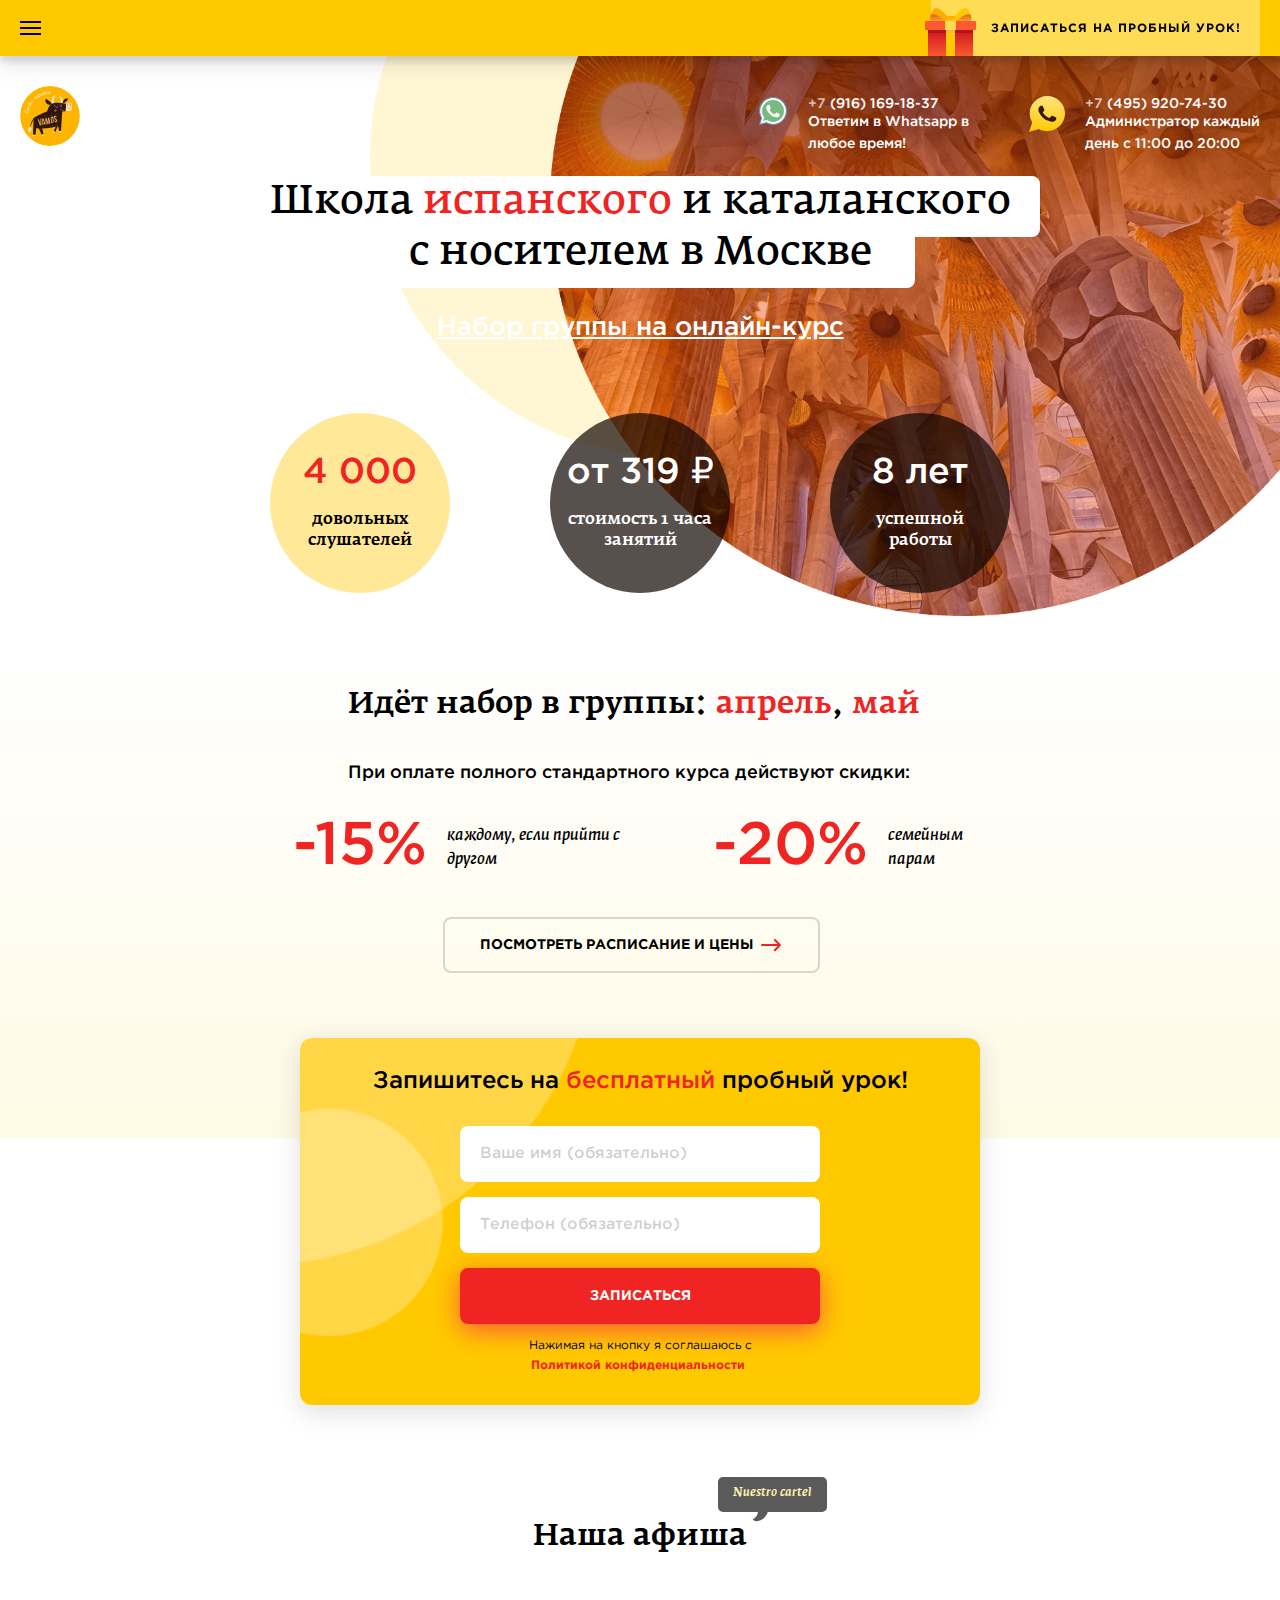
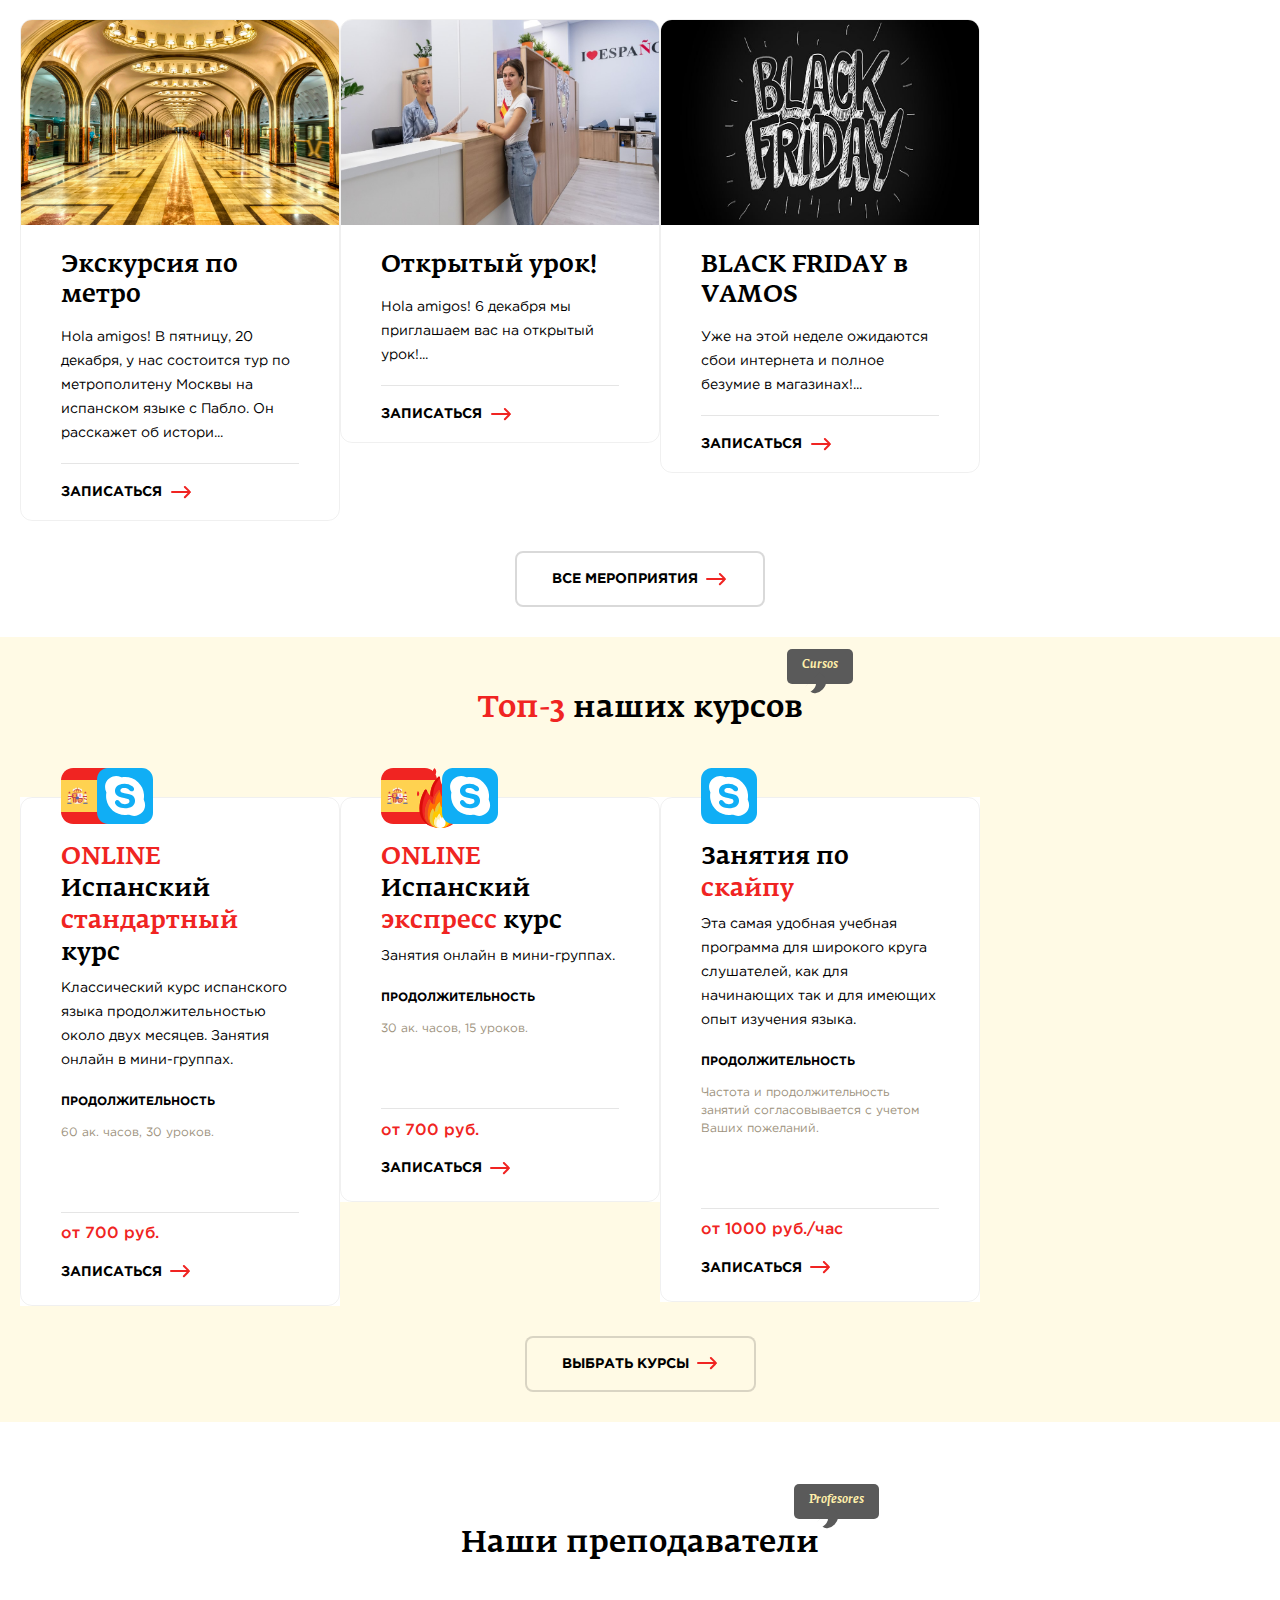
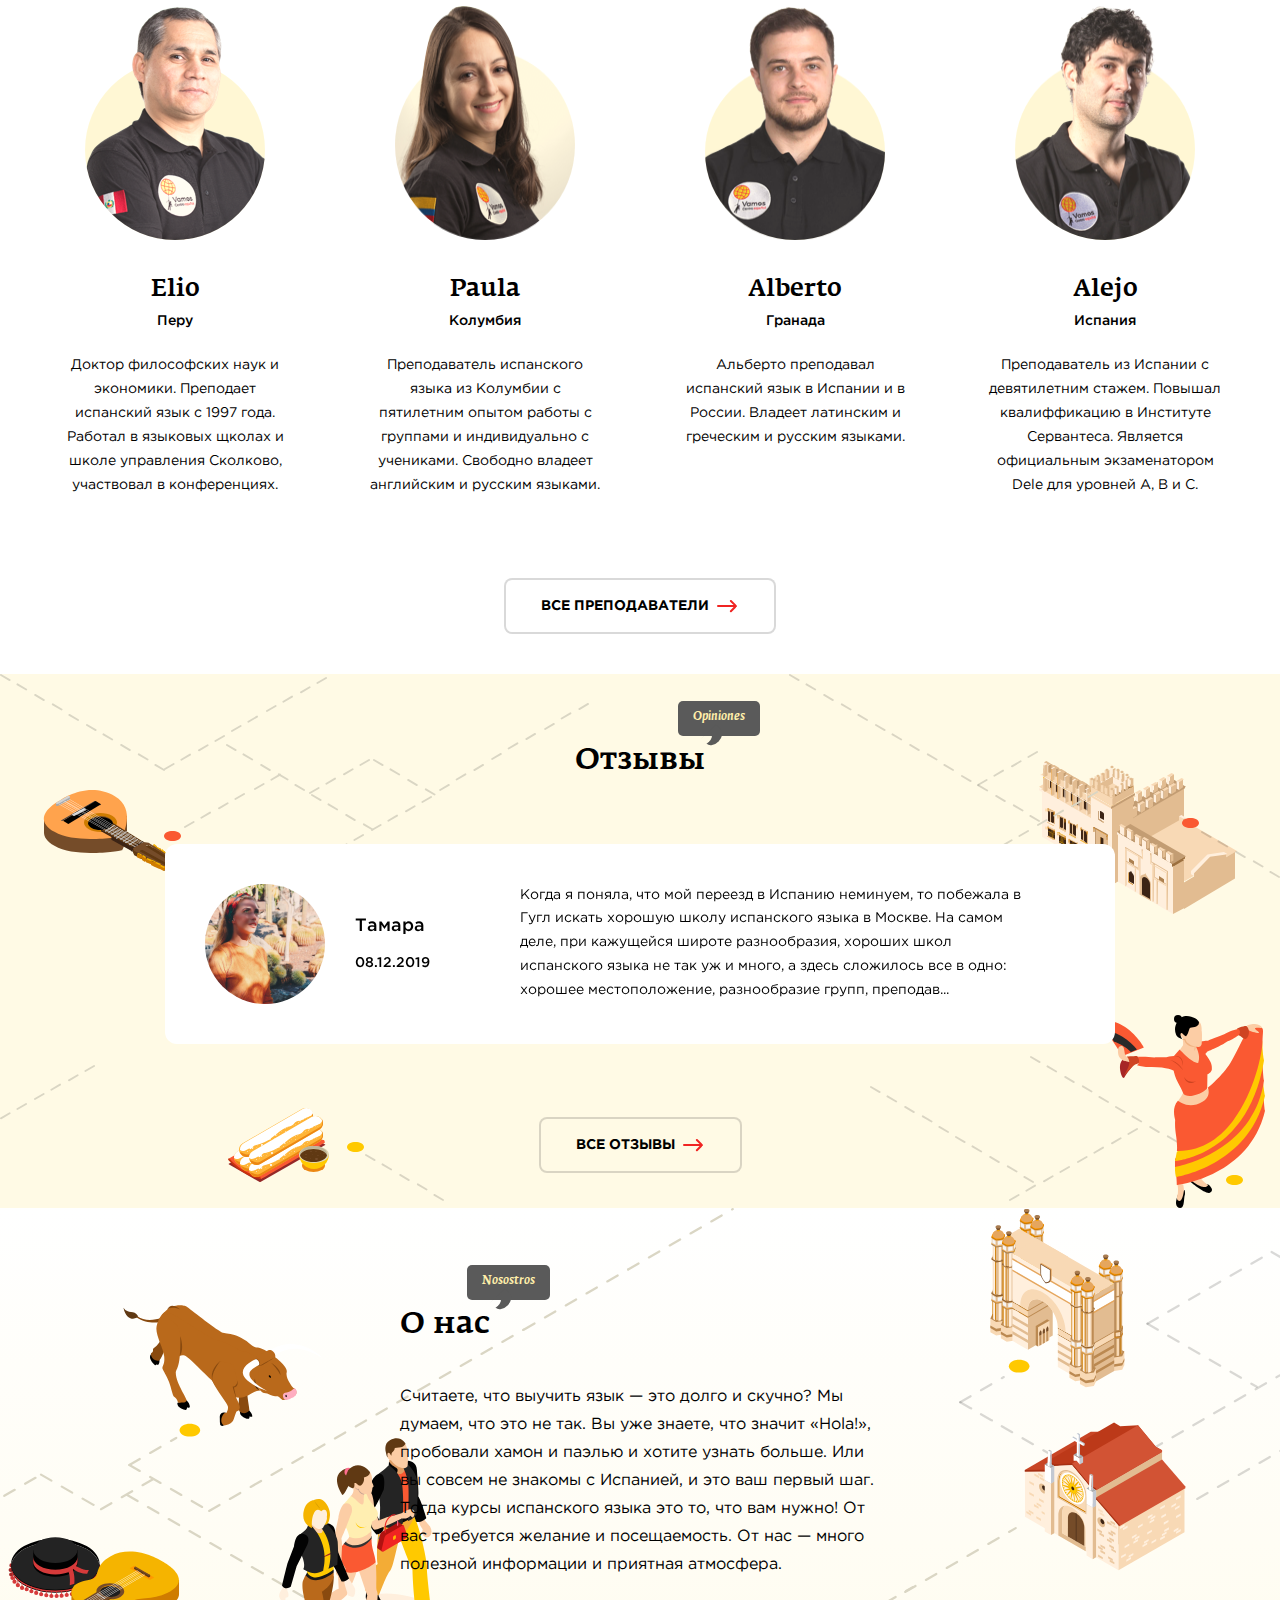
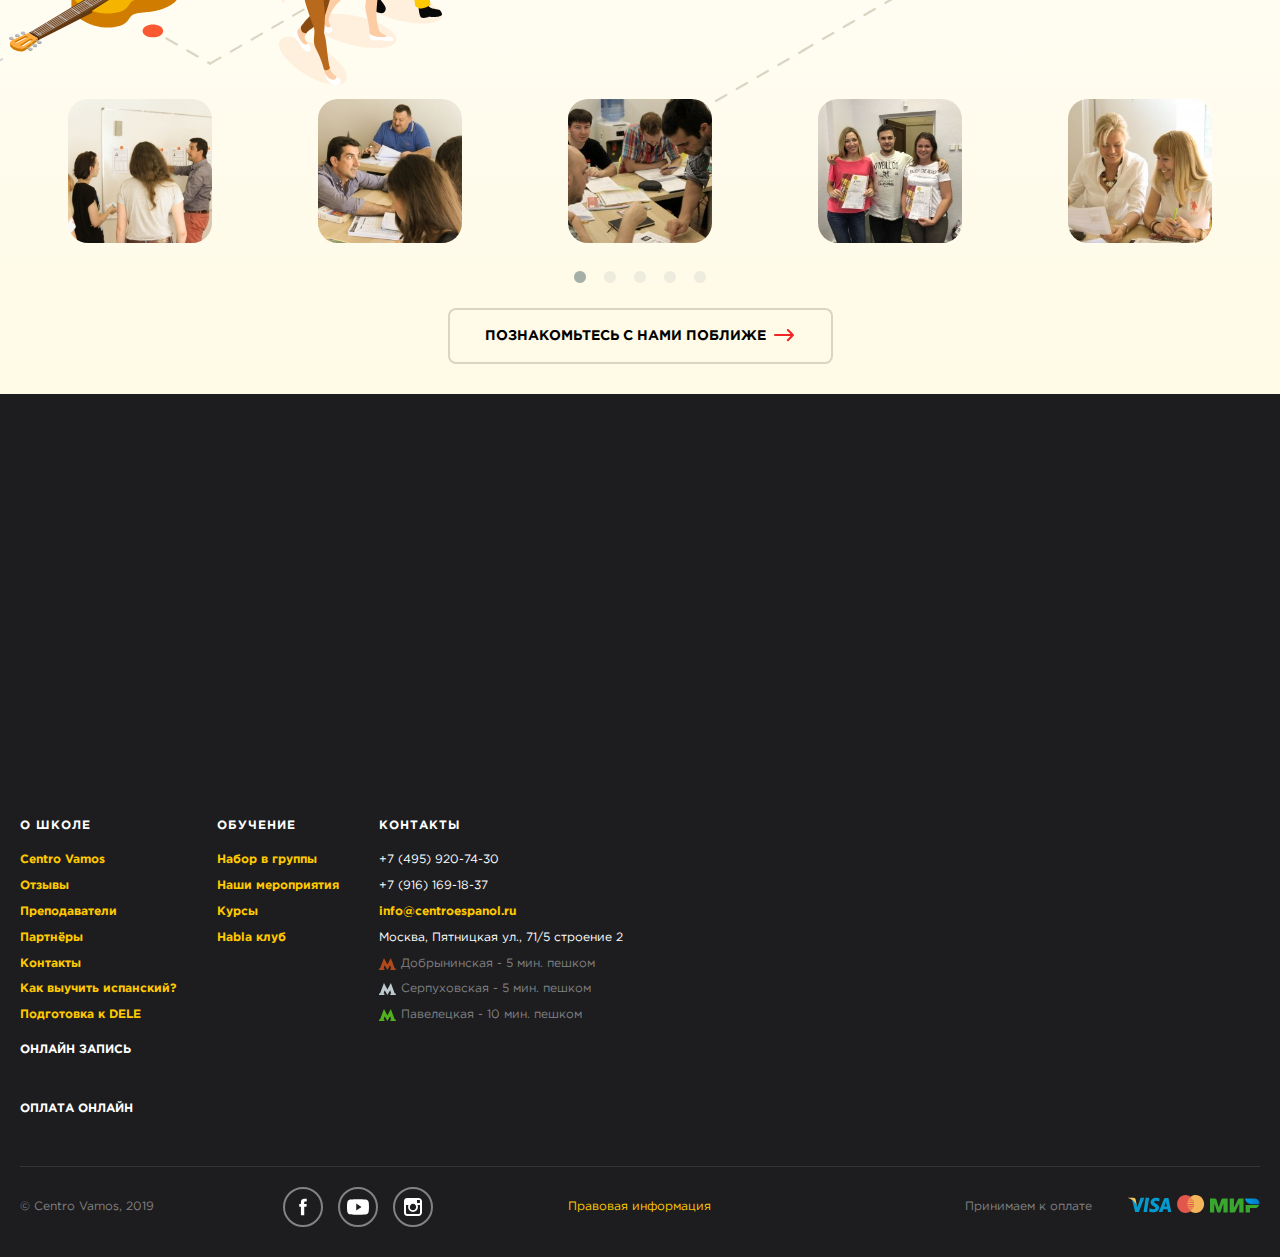
==== commit 9f27e942: "добавил слайдер к секции courses" ====
--- a/index.html
+++ b/index.html
@@ -247,64 +247,70 @@
                     </div>
                 </div>
                 <div class="poster__row-first-page">
-                    <div class="poster__column poster__column-first-page">
-                        <div class="poster__item">
-                            <a href="#" class="poster__link-wrap">
-                                <div class="poster__img">
-                                    <img src="img/firsrPage/poster/01.jpg" alt="image">
-                                </div>
-                                <div class="poster__item-title">
-                                    Экскурсия по метро
-                                </div>
-                                <div class="poster__text">
-                                    Hola amigos! В пятницу, 20 декабря, у нас состоится тур по метрополитену Москвы на
-                                    испанском языке с Пабло. Он расскажет об истори...
-                                </div>
-                                <div class="poster__line"></div>
-                                <div href="#" class="btn btn-poster">
-                                    Записаться
-                                </div>
-                            </a>
-                        </div>
-                    </div>
-                    <div class="poster__column poster__column-first-page">
-                        <div class="poster__item">
-                            <a href="#" class="poster__link-wrap">
-                                <div class="poster__img">
-                                    <img src="img/firsrPage/poster/02.jpg" alt="image">
-                                </div>
-                                <div class="poster__item-title">
-                                    Открытый урок!
-                                </div>
-                                <div class="poster__text">
-                                    Hola amigos! 6 декабря мы приглашаем вас на открытый урок!...
-                                </div>
-                                <div class="poster__line"></div>
-                                <div href="#" class="btn btn-poster">
-                                    Записаться
-                                </div>
-                            </a>
-                        </div>
-                    </div>
-                    <div class="poster__column poster__column-first-page">
-                        <div class="poster__item">
-                            <a href="#" class="poster__link-wrap">
-                                <div class="poster__img">
-                                    <img src="img/firsrPage/poster/03.jpg" alt="image">
-                                </div>
-                                <div class="poster__item-title">
-                                    BLACK FRIDAY в VAMOS
-                                </div>
-                                <div class="poster__text">
-                                    Уже на этой неделе ожидаются сбои интернета и полное безумие в магазинах!...
-                                </div>
-                                <div class="poster__line"></div>
-                                <div href="#" class="btn btn-poster">
-                                    Записаться
-                                </div>
-                            </a>
-                        </div>
-                    </div>
+                    <div class="poster__column-wrap">
+                        <div class="poster__column poster__column-first-page">
+                            <div class="poster__item">
+                                <a href="#" class="poster__link-wrap">
+                                    <div class="poster__img">
+                                        <img src="img/firsrPage/poster/01.jpg" alt="image">
+                                    </div>
+                                    <div class="poster__item-title">
+                                        Экскурсия по метро
+                                    </div>
+                                    <div class="poster__text">
+                                        Hola amigos! В пятницу, 20 декабря, у нас состоится тур по метрополитену Москвы на
+                                        испанском языке с Пабло. Он расскажет об истори...
+                                    </div>
+                                    <div class="poster__line"></div>
+                                    <div href="#" class="btn btn-poster">
+                                        Записаться
+                                    </div>
+                                </a>
+                            </div>
+                        </div>
+                    </div>
+                    <div class="poster__column-wrap">
+                        <div class="poster__column poster__column-first-page">
+                            <div class="poster__item">
+                                <a href="#" class="poster__link-wrap">
+                                    <div class="poster__img">
+                                        <img src="img/firsrPage/poster/02.jpg" alt="image">
+                                    </div>
+                                    <div class="poster__item-title">
+                                        Открытый урок!
+                                    </div>
+                                    <div class="poster__text">
+                                        Hola amigos! 6 декабря мы приглашаем вас на открытый урок!...
+                                    </div>
+                                    <div class="poster__line"></div>
+                                    <div href="#" class="btn btn-poster">
+                                        Записаться
+                                    </div>
+                                </a>
+                            </div>
+                        </div>
+                    </div>
+                    <div class="poster__column-wrap">
+                        <div class="poster__column poster__column-first-page">
+                            <div class="poster__item">
+                                <a href="#" class="poster__link-wrap">
+                                    <div class="poster__img">
+                                        <img src="img/firsrPage/poster/03.jpg" alt="image">
+                                    </div>
+                                    <div class="poster__item-title">
+                                        BLACK FRIDAY в VAMOS
+                                    </div>
+                                    <div class="poster__text">
+                                        Уже на этой неделе ожидаются сбои интернета и полное безумие в магазинах!...
+                                    </div>
+                                    <div class="poster__line"></div>
+                                    <div href="#" class="btn btn-poster">
+                                        Записаться
+                                    </div>
+                                </a>
+                            </div>
+                        </div>
+                    </div> 
                 </div>
                 <div class="poster__btn-more">
                     <a href="#" class="btn">Все мероприятия</a>
@@ -322,87 +328,93 @@
                     </div>
                 </div>
                 <div class="courses__row">
-                    <div class="courses__column courses__column-first-page">
-                        <div class="courses__item">
-                            <a href="#" class="courses__link">
-                                <div class="courses__item-img">
-                                    <img src="img/firsrPage/courses/spanish.svg" alt="icon">
-                                    <img src="img/firsrPage/courses/skype.svg" alt="skype">
-                                </div>
-                                <div class="courses__item-title title">
-                                    <span>ONLINE</span> Испанский <span>стандартный</span> курс
-                                </div>
-                                <div class="courses__item-text">
-                                    Классический курс испанского языка продолжительностью около двух месяцев. Занятия
-                                    онлайн в мини-группах.
-                                </div>
-                                <div class="courses__item-duration">
-                                    Продолжительность
-                                </div>
-                                <div class="courses__item-info">
-                                    60 ак. часов, 30 уроков.
-                                </div>
-                                <div class="courses__item-line"></div>
-                                <div class="courses__item-price">
-                                    <span>от 700 руб.</span>
-                                    <div class="btn courses__item-btn">Записаться</div>
-                                </div>
-                            </a>
-                        </div>
-                    </div>
-                    <div class="courses__column courses__column-first-page">
-                        <div class="courses__item">
-                            <a href="#" class="courses__link">
-                                <div class="courses__item-img">
-                                    <img src="img/firsrPage/courses/spanish.svg" alt="icon">
-                                    <img class="fire-icon" src="img/firsrPage/courses/fire.svg" alt="icon">
-                                    <img src="img/firsrPage/courses/skype.svg" alt="skype">
-                                </div>
-                                <div class="courses__item-title title">
-                                    <span>ONLINE</span> Испанский <span>экспресс</span> курс
-                                </div>
-                                <div class="courses__item-text">
-                                    Занятия онлайн в мини-группах.
-                                </div>
-                                <div class="courses__item-duration">
-                                    Продолжительность
-                                </div>
-                                <div class="courses__item-info">
-                                    30 ак. часов, 15 уроков.
-                                </div>
-                                <div class="courses__item-line"></div>
-                                <div class="courses__item-price">
-                                    <span>от 700 руб.</span>
-                                    <div class="btn courses__item-btn">Записаться</div>
-                                </div>
-                            </a>
-                        </div>
-                    </div>
-                    <div class="courses__column courses__column-first-page">
-                        <div class="courses__item">
-                            <a href="#" class="courses__link">
-                                <div class="courses__item-img">
-                                    <img src="img/firsrPage/courses/skype.svg" alt="skype">
-                                </div>
-                                <div class="courses__item-title title">
-                                    Занятия по <span>скайпу</span>
-                                </div>
-                                <div class="courses__item-text">
-                                    Эта самая удобная учебная программа для широкого круга слушателей, как для
-                                    начинающих так и для имеющих опыт изучения языка.
-                                </div>
-                                <div class="courses__item-duration">
-                                    Продолжительность
-                                </div>
-                                <div class="courses__item-info">
-                                    Частота и продолжительность занятий согласовывается с учетом Ваших пожеланий.
-                                </div>
-                                <div class="courses__item-line"></div>
-                                <div class="courses__item-price">
-                                    <span>от 1000 руб./час</span>
-                                    <div class="btn courses__item-btn">Записаться</div>
-                                </div>
-                            </a>
+                    <div class="courses__column-wrap">
+                        <div class="courses__column courses__column-first-page">
+                            <div class="courses__item">
+                                <a href="#" class="courses__link">
+                                    <div class="courses__item-img">
+                                        <img src="img/firsrPage/courses/spanish.svg" alt="icon">
+                                        <img src="img/firsrPage/courses/skype.svg" alt="skype">
+                                    </div>
+                                    <div class="courses__item-title title">
+                                        <span>ONLINE</span> Испанский <span>стандартный</span> курс
+                                    </div>
+                                    <div class="courses__item-text">
+                                        Классический курс испанского языка продолжительностью около двух месяцев. Занятия
+                                        онлайн в мини-группах.
+                                    </div>
+                                    <div class="courses__item-duration">
+                                        Продолжительность
+                                    </div>
+                                    <div class="courses__item-info">
+                                        60 ак. часов, 30 уроков.
+                                    </div>
+                                    <div class="courses__item-line"></div>
+                                    <div class="courses__item-price">
+                                        <span>от 700 руб.</span>
+                                        <div class="btn courses__item-btn">Записаться</div>
+                                    </div>
+                                </a>
+                            </div>
+                        </div>
+                    </div>
+                    <div class="courses__column-wrap">
+                        <div class="courses__column courses__column-first-page">
+                            <div class="courses__item">
+                                <a href="#" class="courses__link">
+                                    <div class="courses__item-img">
+                                        <img src="img/firsrPage/courses/spanish.svg" alt="icon">
+                                        <img class="fire-icon" src="img/firsrPage/courses/fire.svg" alt="icon">
+                                        <img src="img/firsrPage/courses/skype.svg" alt="skype">
+                                    </div>
+                                    <div class="courses__item-title title">
+                                        <span>ONLINE</span> Испанский <span>экспресс</span> курс
+                                    </div>
+                                    <div class="courses__item-text">
+                                        Занятия онлайн в мини-группах.
+                                    </div>
+                                    <div class="courses__item-duration">
+                                        Продолжительность
+                                    </div>
+                                    <div class="courses__item-info">
+                                        30 ак. часов, 15 уроков.
+                                    </div>
+                                    <div class="courses__item-line"></div>
+                                    <div class="courses__item-price">
+                                        <span>от 700 руб.</span>
+                                        <div class="btn courses__item-btn">Записаться</div>
+                                    </div>
+                                </a>
+                            </div>
+                        </div>
+                    </div>
+                    <div class="courses__column-wrap">
+                        <div class="courses__column courses__column-first-page">
+                            <div class="courses__item">
+                                <a href="#" class="courses__link">
+                                    <div class="courses__item-img">
+                                        <img src="img/firsrPage/courses/skype.svg" alt="skype">
+                                    </div>
+                                    <div class="courses__item-title title">
+                                        Занятия по <span>скайпу</span>
+                                    </div>
+                                    <div class="courses__item-text">
+                                        Эта самая удобная учебная программа для широкого круга слушателей, как для
+                                        начинающих так и для имеющих опыт изучения языка.
+                                    </div>
+                                    <div class="courses__item-duration">
+                                        Продолжительность
+                                    </div>
+                                    <div class="courses__item-info">
+                                        Частота и продолжительность занятий согласовывается с учетом Ваших пожеланий.
+                                    </div>
+                                    <div class="courses__item-line"></div>
+                                    <div class="courses__item-price">
+                                        <span>от 1000 руб./час</span>
+                                        <div class="btn courses__item-btn">Записаться</div>
+                                    </div>
+                                </a>
+                            </div>
                         </div>
                     </div>
                 </div>
--- a/css/style.css
+++ b/css/style.css
@@ -608,7 +608,7 @@
 }
 .courses__title {
     text-align: center;
-    margin:  0px 0px 60px 0px;
+    margin: 0px 0px 35px 0px;
 }
 .title__text-sup.courses-title__text-sup{
     right: -50px;
@@ -640,6 +640,12 @@
 }
 .courses__item-img {
     margin: -70px 0 0 0;
+}
+.courses__column-wrap{
+    padding: 35px 0px 0px 0px;
+}
+.courses__column-wrap.slick-slide img{
+    display: inline-block;
 }
 .courses__item-img img:nth-child(2){
     margin: 0 0 0 -25px;
@@ -853,7 +859,7 @@
 .about__row-item {
     width: 235px;
     height: 250px;
-    margin: 0 15px;
+    margin: 0 auto;
     border-radius: 20px;
     overflow: hidden;
     background-repeat: no-repeat;
@@ -1264,9 +1270,7 @@
 .description__slider-row .about__row-item{
     width: 220px;
     height: 250px;
-}
-.description__slider-row .about__slide-item {
-    margin: 0 15px;
+    margin: 0 auto;
 }
 .description__text-last-img-box {
     margin:  0px 20px 0px 0px;
--- a/css/mobile.css
+++ b/css/mobile.css
@@ -194,6 +194,19 @@
     }
     .courses__item-price span {
         align-self: start;
+        margin: 12.5px 0 0 0;
+    }
+    .courses__row {
+        margin:  0px 0px 30px 0px;
+    }
+    .poster__row-first-page {
+        margin: 0 auto 30px;
+    }
+    .courses {
+        padding: 55px 0 30px 0;
+    }
+    .poster {
+        padding: 0px 0px 30px 0px;
     }
     .btn.courses__item-btn {
         align-self: start;
@@ -275,6 +288,26 @@
         padding: 30px 0px 0px 0px;
         height: 480px;
     }
+    .about__row-item {
+        width: 144px;
+        height: 144px;
+       
+    }
+    .description__slider-row .about__row-item {
+        width: 144px;
+        height: 144px;
+    }
+    .wrapper.wrapper-description {
+        margin: 0 10px;
+    }
+    .poster__column-first-page.poster__column {
+        margin: 0 auto;
+        max-width: 320px;
+    }
+    .courses__column.courses__column-first-page {
+        margin: 0 auto;
+        max-width: 320px;
+    }
 }
 @media screen and (max-width: 970px){
     .footer__bottom {
@@ -303,20 +336,13 @@
     .poster__column {
         margin: 0 15px 20px 0;
     }
+    
 }
 
 @media screen and (max-width: 920px){
     .courses__column {
         flex: 0 1 50%;
-    }
-}
-@media screen and (max-width: 950px){
-    .description__slider-row .about__slide-item {
-        margin: 0px 30px;
-    }
-}
-.description__slider-row .about__slide-item {
-    margin: 0px 30px;
+    } 
 }
 /*768=========================================================================*/
 @media screen and (max-width: 768px){
@@ -329,7 +355,9 @@
         line-height: 13px;
         display: inline-block;
     }
-
+    .reviews__row {
+        margin: 0 auto 10px;
+    }
     .footer__block {
         flex: 0 1 100%;
     }
@@ -526,9 +554,6 @@
         font-size: 12px;
         line-height: 1.5;
     }
-    .description__slider-row .about__slide-item{
-        margin: 0 40px;
-    }
     .forms__form {
         padding: 20px;
         text-align: center;
@@ -795,8 +820,30 @@
     .teachers {
         padding: 60px 0 30px 0;
     }
+    .slick-dotted.slick-slider {
+        margin: 0 -10px 30px -10px;
+    }
+    .description__link-first{
+        margin: 0 0 30px 0;
+    }
+    .about__row-item {
+        width: 100px;
+        height: 100px;
+    }
+    .description__slider-row .about__row-item {
+        width: 90px;
+        height: 100px;
+    }
+    .poster__column-first-page.poster__column {
+        max-width: 280px;
+    }
+    .courses__column.courses__column-first-page {
 
-
+        max-width: 280px;
+    }
+    .courses__column.courses__column-first-page .courses__item {
+        padding: 40px 20px 5px 20px;
+    }
 }
 /*768=========================================================================*/
 @media screen and (max-width: 650px){
@@ -819,11 +866,6 @@
         text-align: center;
     }
 }
-@media screen and (max-width: 500px){
-    .description__slider-row .about__slide-item {
-        margin: 0px 80px;
-    }
-}
 @media screen and (max-width: 450px){
     .courses__column {
         flex: 0 1 100%;
@@ -834,16 +876,14 @@
     }
     .header-body__title.header-body__title-all-teachers{
         text-align: left;
-    }
-}
-@media screen and (max-width: 500px){
-    .description__slider-row .about__slide-item {
-        margin: 0px 40px;
     }
 }
 @media screen and (max-width: 380px){
     .second-section__btn.btn {
         padding: 11px 35px 0 35px;
         background: url(../img/firsrPage/section_2/arrow_right_red.svg) no-repeat center right 9px;
-    }  
+    } 
+    .about__btn-more .btn{
+        padding: 10px 65px 0 35px;
+    } 
 }
